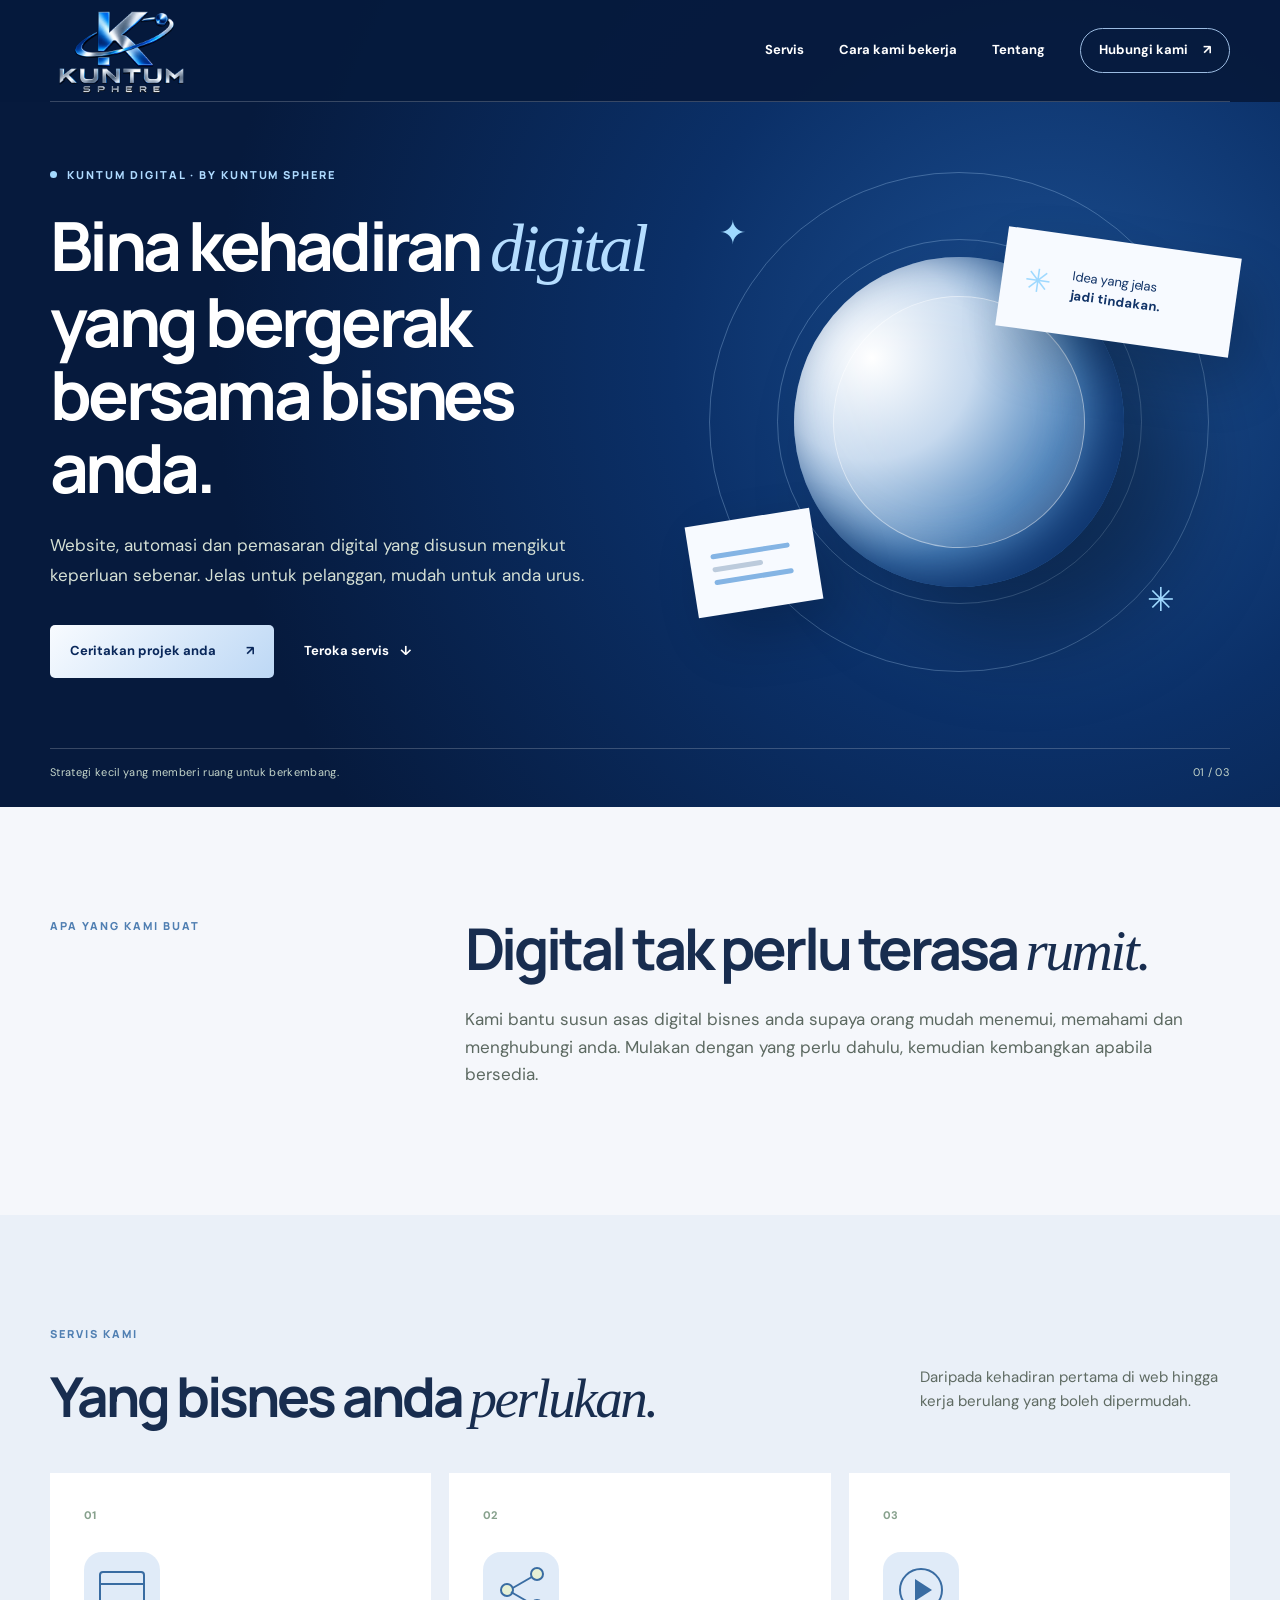
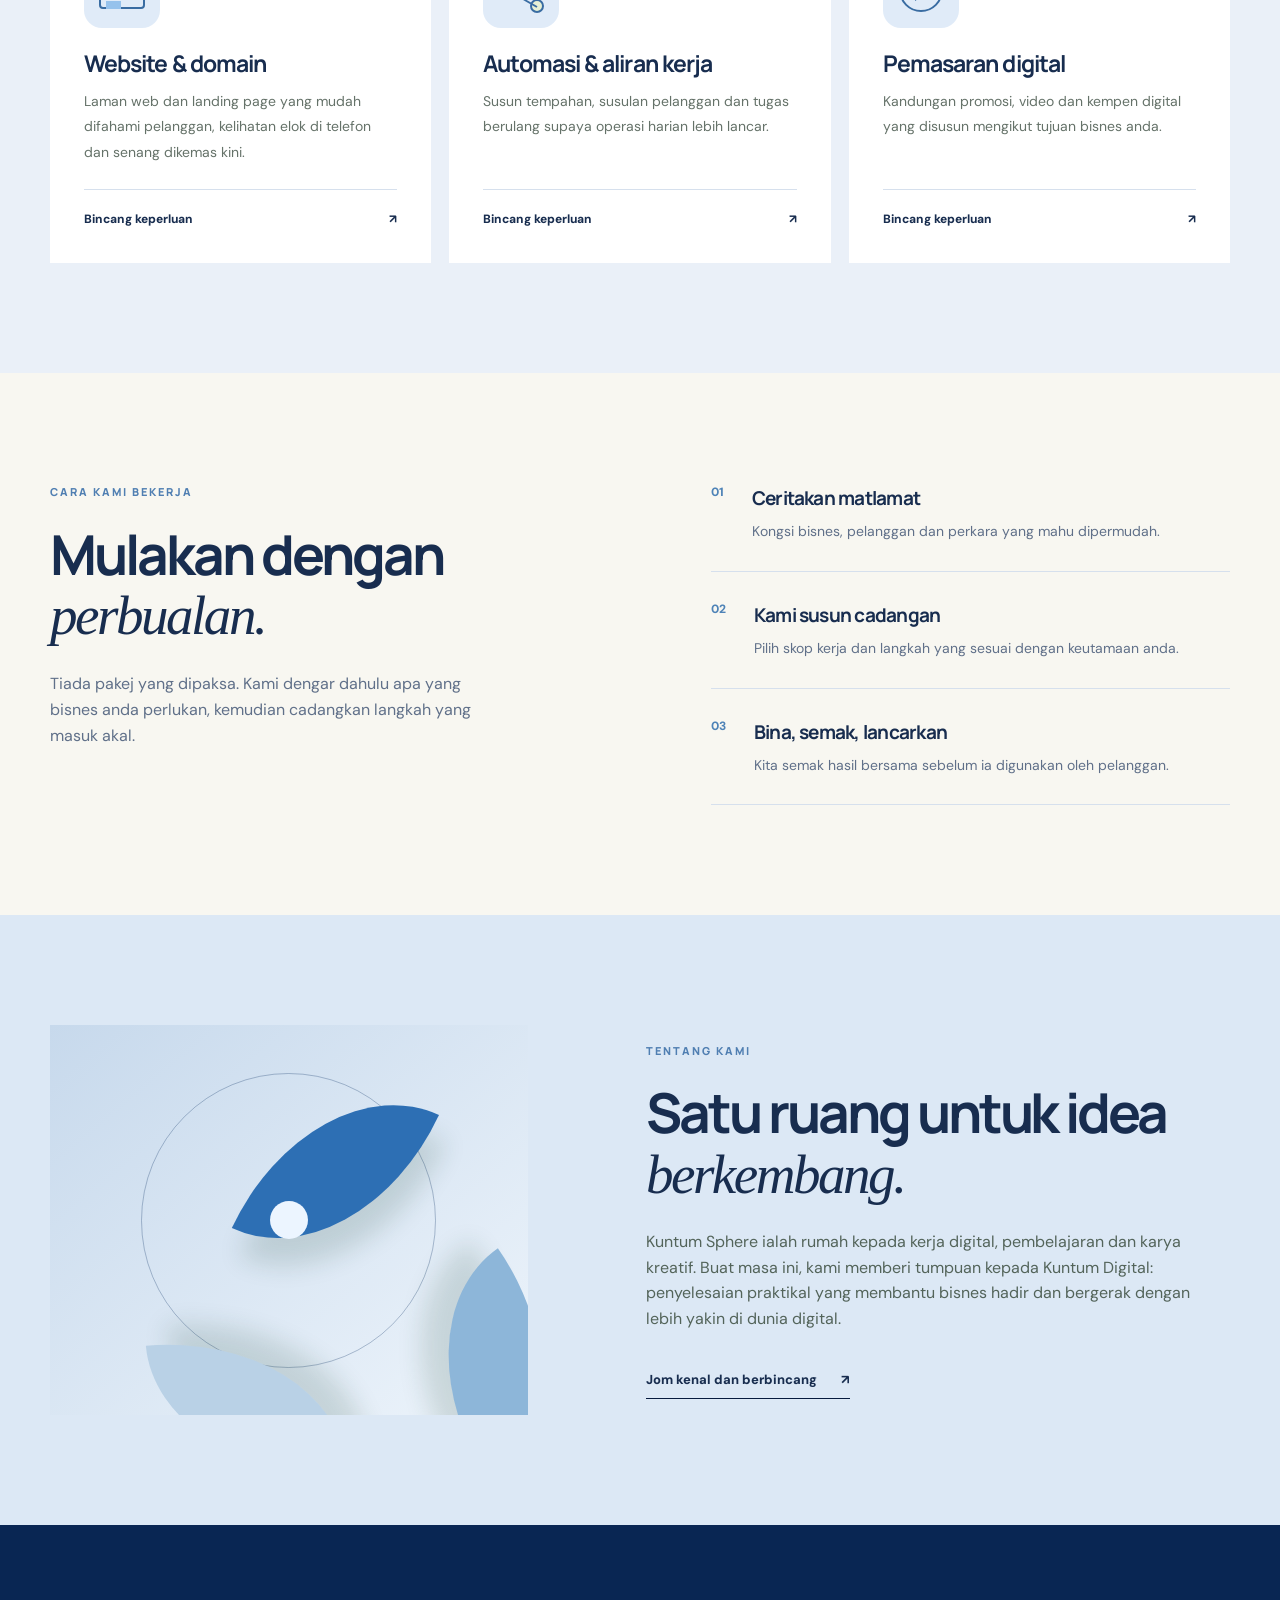
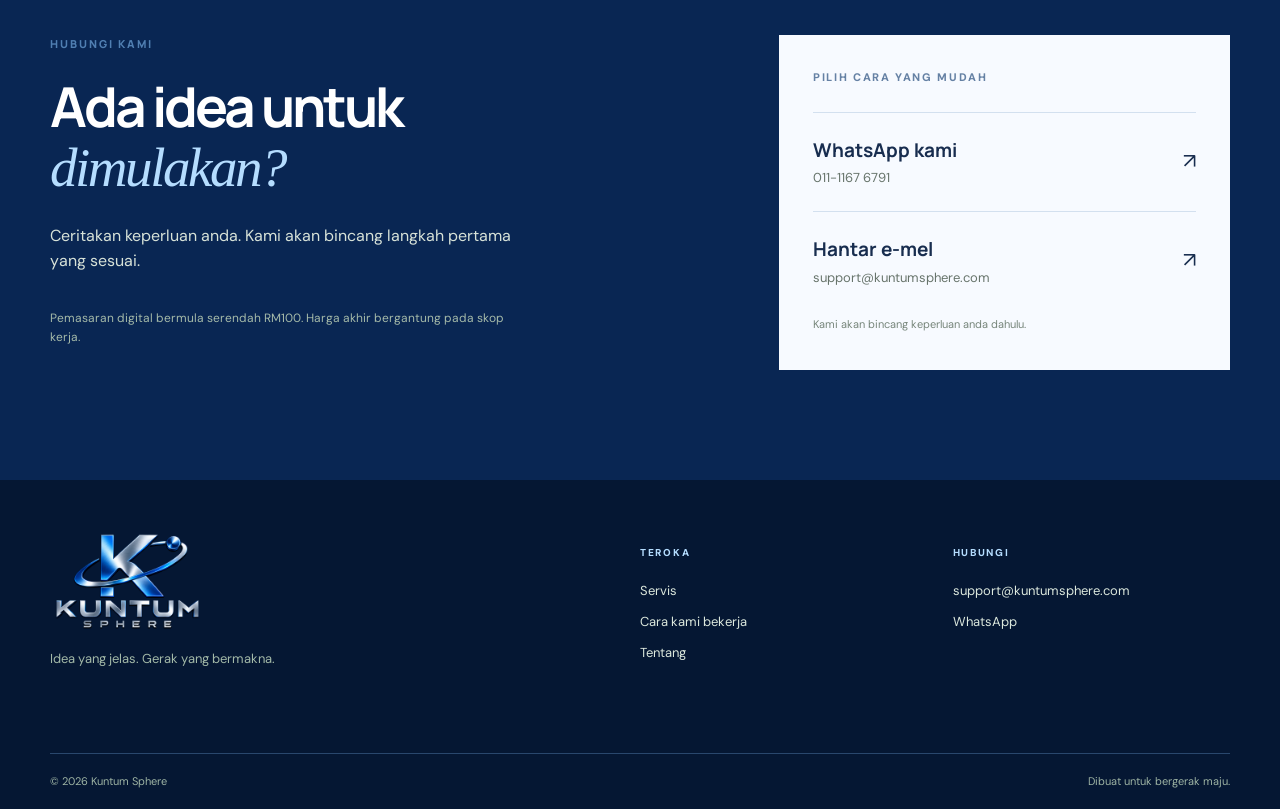
==== index.html @ 31fc12b2 "Add files via upload" ====
<!doctype html>
<html lang="ms">
  <head>
    <meta charset="utf-8" />
    <meta name="viewport" content="width=device-width, initial-scale=1" />
    <meta name="theme-color" content="#173d35" />
    <meta name="description" content="Kuntum Sphere membantu bisnes membina laman web, menyusun automasi dan menghasilkan pemasaran digital yang jelas dan mudah diurus." />
    <meta property="og:title" content="Kuntum Sphere — Bina kehadiran digital" />
    <meta property="og:description" content="Website, automasi dan pemasaran digital yang disusun mengikut keperluan bisnes anda." />
    <meta property="og:type" content="website" />
    <link rel="canonical" href="https://www.kuntumsphere.com/" />
    <link rel="icon" href="favicon.svg" type="image/svg+xml" />
    <link rel="stylesheet" href="styles.css" />
    <link rel="stylesheet" href="theme.css" />
    <title>Kuntum Sphere — Bina kehadiran digital</title>
  </head>
  <body>
    <a class="skip-link" href="#utama">Langkau ke kandungan</a>
    <header class="site-header">
      <div class="container header-inner">
        <a class="brand" href="#atas" aria-label="Kuntum Sphere, kembali ke atas">
          <img class="logo-image" src="kuntum-logo.png" alt="Kuntum Sphere" />
        </a>
        <button class="menu-toggle" type="button" aria-expanded="false" aria-controls="nav-utama" aria-label="Buka menu">
          <span></span><span></span><span></span>
        </button>
        <nav class="nav" id="nav-utama" aria-label="Navigasi utama">
          <a href="#servis">Servis</a>
          <a href="#cara-kerja">Cara kami bekerja</a>
          <a href="#tentang">Tentang</a>
          <a class="nav-cta" href="#hubungi">Hubungi kami <span aria-hidden="true">↗</span></a>
        </nav>
      </div>
    </header>

    <main id="utama">
      <section class="hero" id="atas">
        <div class="container hero-grid">
          <div class="hero-copy">
            <p class="eyebrow"><span class="eyebrow-dot"></span> KUNTUM DIGITAL · BY KUNTUM SPHERE</p>
            <h1>Bina kehadiran <em>digital</em> yang bergerak bersama bisnes anda.</h1>
            <p class="hero-lead">Website, automasi dan pemasaran digital yang disusun mengikut keperluan sebenar. Jelas untuk pelanggan, mudah untuk anda urus.</p>
            <div class="hero-actions">
              <a class="button button-light" href="#hubungi">Ceritakan projek anda <span aria-hidden="true">↗</span></a>
              <a class="text-link" href="#servis">Teroka servis <span aria-hidden="true">↓</span></a>
            </div>
          </div>
          <div class="hero-art" aria-hidden="true">
            <div class="art-orbit orbit-one"></div>
            <div class="art-orbit orbit-two"></div>
            <div class="art-disc"><div class="disc-inner"></div></div>
            <div class="art-card card-one"><span class="card-icon">✳</span><span>Idea yang jelas<br /><strong>jadi tindakan.</strong></span></div>
            <div class="art-card card-two"><span class="tiny-line"></span><span class="tiny-line short"></span><span class="tiny-line"></span></div>
            <div class="art-spark spark-one">✦</div><div class="art-spark spark-two">✳</div>
          </div>
        </div>
        <div class="container hero-foot"><span>Strategi kecil yang memberi ruang untuk berkembang.</span><span>01 / 03</span></div>
      </section>

      <section class="intro section-pad">
        <div class="container intro-grid">
          <p class="section-kicker">APA YANG KAMI BUAT</p>
          <div><h2>Digital tak perlu terasa <em>rumit.</em></h2><p>Kami bantu susun asas digital bisnes anda supaya orang mudah menemui, memahami dan menghubungi anda. Mulakan dengan yang perlu dahulu, kemudian kembangkan apabila bersedia.</p></div>
        </div>
      </section>

      <section class="services section-pad" id="servis">
        <div class="container">
          <div class="section-heading"><div><p class="section-kicker">SERVIS KAMI</p><h2>Yang bisnes anda <em>perlukan.</em></h2></div><p>Daripada kehadiran pertama di web hingga kerja berulang yang boleh dipermudah.</p></div>
          <div class="service-grid">
            <article class="service-card"><span class="service-num">01</span><div class="service-symbol symbol-web" aria-hidden="true"><i></i><i></i><i></i></div><h3>Website & domain</h3><p>Laman web dan landing page yang mudah difahami pelanggan, kelihatan elok di telefon dan senang dikemas kini.</p><a href="#hubungi" aria-label="Tanya tentang website dan domain">Bincang keperluan <span aria-hidden="true">↗</span></a></article>
            <article class="service-card"><span class="service-num">02</span><div class="service-symbol symbol-flow" aria-hidden="true"><i></i><i></i><i></i></div><h3>Automasi & aliran kerja</h3><p>Susun tempahan, susulan pelanggan dan tugas berulang supaya operasi harian lebih lancar.</p><a href="#hubungi" aria-label="Tanya tentang automasi">Bincang keperluan <span aria-hidden="true">↗</span></a></article>
            <article class="service-card"><span class="service-num">03</span><div class="service-symbol symbol-media" aria-hidden="true"><i></i><i></i></div><h3>Pemasaran digital</h3><p>Kandungan promosi, video dan kempen digital yang disusun mengikut tujuan bisnes anda.</p><a href="#hubungi" aria-label="Tanya tentang pemasaran digital">Bincang keperluan <span aria-hidden="true">↗</span></a></article>
          </div>
        </div>
      </section>

      <section class="process section-pad" id="cara-kerja">
        <div class="container process-grid"><div><p class="section-kicker">CARA KAMI BEKERJA</p><h2>Mulakan dengan <em>perbualan.</em></h2><p class="process-intro">Tiada pakej yang dipaksa. Kami dengar dahulu apa yang bisnes anda perlukan, kemudian cadangkan langkah yang masuk akal.</p></div><ol class="steps"><li><span>01</span><div><h3>Ceritakan matlamat</h3><p>Kongsi bisnes, pelanggan dan perkara yang mahu dipermudah.</p></div></li><li><span>02</span><div><h3>Kami susun cadangan</h3><p>Pilih skop kerja dan langkah yang sesuai dengan keutamaan anda.</p></div></li><li><span>03</span><div><h3>Bina, semak, lancarkan</h3><p>Kita semak hasil bersama sebelum ia digunakan oleh pelanggan.</p></div></li></ol></div>
      </section>

      <section class="about section-pad" id="tentang"><div class="container about-grid"><div class="about-art" aria-hidden="true"><span class="about-ring"></span><span class="about-petal p1"></span><span class="about-petal p2"></span><span class="about-petal p3"></span><span class="about-center"></span></div><div><p class="section-kicker">TENTANG KAMI</p><h2>Satu ruang untuk idea <em>berkembang.</em></h2><p>Kuntum Sphere ialah rumah kepada kerja digital, pembelajaran dan karya kreatif. Buat masa ini, kami memberi tumpuan kepada Kuntum Digital: penyelesaian praktikal yang membantu bisnes hadir dan bergerak dengan lebih yakin di dunia digital.</p><a class="underlined-link" href="#hubungi">Jom kenal dan berbincang <span aria-hidden="true">↗</span></a></div></div></section>

      <section class="contact section-pad" id="hubungi"><div class="container contact-grid"><div><p class="section-kicker">HUBUNGI KAMI</p><h2>Ada idea untuk <em>dimulakan?</em></h2><p>Ceritakan keperluan anda. Kami akan bincang langkah pertama yang sesuai.</p><p class="price-note">Pemasaran digital bermula serendah RM100. Harga akhir bergantung pada skop kerja.</p></div><div class="contact-card"><p>PILIH CARA YANG MUDAH</p><a class="contact-option" href="https://wa.me/601111676791?text=Hai%20Kuntum%20Sphere%2C%20saya%20ingin%20bertanya%20tentang%20servis%20digital." target="_blank" rel="noopener noreferrer"><span><strong>WhatsApp kami</strong><small>011-1167 6791</small></span><span aria-hidden="true">↗</span></a><a class="contact-option" href="mailto:support@kuntumsphere.com?subject=Pertanyaan%20projek%20digital"><span><strong>Hantar e-mel</strong><small>support@kuntumsphere.com</small></span><span aria-hidden="true">↗</span></a><span class="contact-fine">Kami akan bincang keperluan anda dahulu.</span></div></div></section>
    </main>

    <footer class="site-footer"><div class="container footer-grid"><div><a class="footer-brand" href="#atas"><img class="footer-logo" src="kuntum-logo.png" alt="Kuntum Sphere" /></a><p>Idea yang jelas. Gerak yang bermakna.</p></div><div><span class="footer-label">TEROKA</span><a href="#servis">Servis</a><a href="#cara-kerja">Cara kami bekerja</a><a href="#tentang">Tentang</a></div><div><span class="footer-label">HUBUNGI</span><a href="mailto:support@kuntumsphere.com">support@kuntumsphere.com</a><a href="https://wa.me/601111676791" target="_blank" rel="noopener noreferrer">WhatsApp</a></div></div><div class="container footer-bottom"><span>© <span id="year">2026</span> Kuntum Sphere</span><span>Dibuat untuk bergerak maju.</span></div></footer>
    <script src="script.js" defer></script>
  </body>
</html>
---- styles.css ----
@import url('https://fonts.googleapis.com/css2?family=DM+Sans:wght@400;500;600;700&family=Manrope:wght@400;500;600;700;800&display=swap');
:root{--forest:#173d35;--deep:#103229;--cream:#f7f6ef;--ink:#172c27;--mint:#d6e8c3;--lime:#d6ed8a;--line:#d8ded4;--muted:#63716a;--serif:Georgia,'Times New Roman',serif}*{box-sizing:border-box}html{scroll-behavior:smooth}body{margin:0;background:var(--cream);color:var(--ink);font-family:'DM Sans',Arial,sans-serif;line-height:1.6}button,a{font:inherit}a{color:inherit;text-decoration:none}button{cursor:pointer}.container{width:min(100% - 48px,1180px);margin-inline:auto}.skip-link{position:absolute;left:16px;top:-60px;padding:8px 14px;background:#fff;z-index:20}.skip-link:focus{top:12px}.site-header{position:absolute;z-index:10;width:100%;color:#fff}.header-inner{display:flex;align-items:center;justify-content:space-between;min-height:96px;border-bottom:1px solid rgba(255,255,255,.2)}.brand{display:flex;align-items:center;gap:13px;line-height:1}.brand-name{font-family:Manrope,sans-serif;font-size:22px;font-weight:800;letter-spacing:-1.5px}.brand-name>span{font-weight:400}.brand-name small{display:block;margin-top:6px;font-size:7px;letter-spacing:3px;font-weight:700}.brand-mark{width:34px;height:34px;position:relative;display:block}.brand-mark span{position:absolute;width:16px;height:16px;border:2px solid var(--lime);border-radius:100% 0 100% 0;left:9px;top:9px;transform-origin:8px 8px}.brand-mark span:nth-child(2){transform:rotate(90deg)}.brand-mark span:nth-child(3){transform:rotate(180deg)}.brand-mark span:nth-child(4){transform:rotate(270deg)}.nav{display:flex;align-items:center;gap:35px;font-size:13px;font-weight:700}.nav>a:not(.nav-cta):hover,.text-link:hover{color:var(--lime)}.nav-cta{border:1px solid rgba(255,255,255,.55);padding:11px 18px;border-radius:100px}.nav-cta:hover{background:#fff;color:var(--deep)}.nav-cta span{margin-left:12px}.menu-toggle{display:none;border:0;background:none;padding:10px}.menu-toggle span{display:block;width:24px;height:2px;background:#fff;margin:5px 0}.hero{background:var(--deep);color:#fff;overflow:hidden}.hero-grid{min-height:710px;display:grid;grid-template-columns:1.05fr .95fr;align-items:center;gap:40px;padding-top:96px}.hero-copy{position:relative;z-index:2;padding:70px 0}.eyebrow,.section-kicker{font-family:Manrope,sans-serif;font-size:11px;letter-spacing:.18em;font-weight:800}.eyebrow{display:flex;align-items:center;gap:10px;color:var(--lime);margin:0 0 25px}.eyebrow-dot{width:7px;height:7px;background:var(--lime);border-radius:50%}h1,h2,h3,p{margin-top:0}h1,h2{font-family:Manrope,sans-serif;letter-spacing:-.055em;line-height:1.08}h1{font-size:clamp(48px,5.3vw,78px);max-width:730px;margin-bottom:25px;font-weight:700}h1 em,h2 em{font-family:var(--serif);font-weight:400;letter-spacing:-.045em}h1 em{color:var(--lime)}.hero-lead{max-width:540px;color:#d5e0d5;font-size:17px;line-height:1.8}.hero-actions{display:flex;align-items:center;gap:30px;margin-top:34px}.button{display:inline-flex;align-items:center;justify-content:space-between;gap:30px;padding:16px 20px;border-radius:5px;font-weight:700;font-size:13px}.button-light{background:var(--lime);color:var(--deep)}.button-light:hover{background:#f0ffb2}.text-link{font-size:13px;font-weight:700}.text-link span{margin-left:8px}.hero-art{height:560px;position:relative;display:grid;place-items:center}.art-orbit{position:absolute;border:1px solid rgba(214,237,138,.25);border-radius:50%;width:500px;height:500px}.orbit-two{width:365px;height:365px}.art-disc{width:330px;height:330px;border-radius:50%;background:radial-gradient(circle at 30% 24%,#f6f4dd 0%,#d7dbb7 39%,#719b83 70%,#275a4c 100%);box-shadow:45px 60px 95px rgba(0,0,0,.33),inset -20px -24px 50px #2e6052;transform:rotate(-16deg);position:relative}.disc-inner{position:absolute;inset:39px;border:1px solid rgba(255,255,255,.5);border-radius:50%;box-shadow:inset 0 0 70px rgba(255,255,255,.25)}.art-card{position:absolute;background:#f6f5e9;color:var(--deep);box-shadow:18px 25px 55px rgba(0,0,0,.2)}.card-one{right:-6px;top:100px;display:flex;align-items:center;gap:20px;width:235px;min-height:100px;padding:23px;transform:rotate(8deg);font-size:13px;line-height:1.5}.card-icon{font-size:32px;color:#648a6b}.card-two{left:2px;bottom:93px;width:126px;height:92px;padding:21px;transform:rotate(-9deg);display:grid;align-content:center;gap:8px}.tiny-line{height:5px;width:80px;border-radius:10px;background:#8fb39a}.tiny-line.short{width:51px;background:#e2caa7}.art-spark{position:absolute;color:var(--lime);font-size:33px}.spark-one{top:65px;left:30px}.spark-two{bottom:75px;right:55px}.hero-foot{display:flex;justify-content:space-between;padding:15px 0 26px;border-top:1px solid rgba(255,255,255,.2);font-size:11px;color:#c4d5ca;letter-spacing:.03em}.section-pad{padding:110px 0}.section-kicker{color:#6b9372;margin-bottom:24px}.intro-grid{display:grid;grid-template-columns:1fr 2.1fr;gap:50px}.intro h2{font-size:clamp(37px,4.5vw,62px);max-width:760px;margin-bottom:24px}.intro p:not(.section-kicker){font-size:17px;max-width:720px;color:#5c6961}.services{background:#eaf0e5}.section-heading{display:flex;align-items:end;justify-content:space-between;gap:40px;margin-bottom:45px}.section-heading h2,.process h2,.about h2,.contact h2{font-size:clamp(36px,4.3vw,60px);max-width:680px;margin-bottom:0}.section-heading>p{max-width:310px;color:#5e6a62;font-size:15px}.service-grid{display:grid;grid-template-columns:repeat(3,1fr);gap:18px}.service-card{background:#fff;padding:34px;min-height:390px;display:flex;flex-direction:column;transition:transform .2s,box-shadow .2s}.service-card:hover{transform:translateY(-4px);box-shadow:0 18px 45px rgba(23,61,53,.09)}.service-num{font-size:11px;font-weight:800;color:#87a18d}.service-symbol{width:76px;height:76px;margin:27px 0 22px;position:relative;border-radius:18px;background:#e6f0d5}.symbol-web i:first-child{position:absolute;inset:19px 15px;border:2px solid #476e57;border-radius:4px}.symbol-web i:nth-child(2){position:absolute;left:17px;right:17px;top:31px;border-top:2px solid #476e57}.symbol-web i:nth-child(3){position:absolute;width:15px;height:8px;left:22px;bottom:19px;background:#b2d49a}.symbol-flow i{position:absolute;width:14px;height:14px;border:2px solid #476e57;border-radius:50%;background:#e6f0d5}.symbol-flow i:first-child{left:17px;top:31px}.symbol-flow i:nth-child(2){right:15px;top:15px}.symbol-flow i:nth-child(3){right:15px;bottom:15px}.symbol-flow:before,.symbol-flow:after{content:'';position:absolute;width:30px;left:28px;border-top:2px solid #476e57;transform-origin:left}.symbol-flow:before{top:36px;transform:rotate(-30deg)}.symbol-flow:after{top:39px;transform:rotate(30deg)}.symbol-media i:first-child{position:absolute;inset:16px;border:2px solid #476e57;border-radius:50%}.symbol-media i:nth-child(2){position:absolute;left:32px;top:27px;border-left:17px solid #476e57;border-top:11px solid transparent;border-bottom:11px solid transparent}.service-card h3{font-family:Manrope,sans-serif;font-size:23px;letter-spacing:-.04em;line-height:1.2;margin-bottom:12px}.service-card p{color:#657269;font-size:14px;line-height:1.8}.service-card a{margin-top:auto;border-top:1px solid var(--line);padding-top:20px;font-size:12px;font-weight:800;display:flex;justify-content:space-between}.service-card a:hover{color:#537c4e}.process{background:#f8f7f1}.process-grid{display:grid;grid-template-columns:1fr 1fr;gap:12%}.process-intro{font-size:16px;color:var(--muted);max-width:440px;margin-top:26px}.steps{list-style:none;padding:0;margin:0}.steps li{display:flex;gap:28px;padding:28px 0;border-bottom:1px solid var(--line)}.steps li:first-child{padding-top:0}.steps li>span{font-size:12px;color:#729373;font-weight:800}.steps h3{font-family:Manrope,sans-serif;margin-bottom:7px;font-size:19px;letter-spacing:-.04em}.steps p{font-size:14px;color:var(--muted);margin:0}.about{background:#e0e8db}.about-grid{display:grid;grid-template-columns:.9fr 1.1fr;align-items:center;gap:10%}.about-grid>div:last-child>p:not(.section-kicker){font-size:16px;color:#53645a;max-width:570px;margin:25px 0 35px}.underlined-link{display:inline-flex;gap:24px;border-bottom:1px solid var(--deep);font-size:13px;font-weight:800;padding-bottom:7px}.about-art{height:390px;position:relative;display:grid;place-items:center;overflow:hidden;background:linear-gradient(140deg,#c5d5ba,#eaf0df)}.about-ring{width:295px;height:295px;border:1px solid rgba(23,61,53,.25);border-radius:50%;position:absolute}.about-petal{width:140px;height:190px;background:#648f70;border-radius:100% 0 100% 0;position:absolute;transform-origin:bottom right;box-shadow:18px 22px 25px rgba(26,64,47,.15)}.about-petal.p1{transform:rotate(25deg) translate(-12px,-25px)}.about-petal.p2{transform:rotate(145deg) translate(-12px,-25px);background:#93aa77}.about-petal.p3{transform:rotate(265deg) translate(-12px,-25px);background:#b4c79a}.about-center{width:38px;height:38px;border-radius:50%;background:#e5e6bb;position:absolute}.contact{background:var(--deep);color:#fff}.contact-grid{display:grid;grid-template-columns:1fr .8fr;gap:14%;align-items:start}.contact h2 em{color:var(--lime)}.contact-grid>div:first-child>p:not(.section-kicker){color:#d7e2d8;margin-top:25px;max-width:480px}.contact .price-note{font-size:12px;color:#a5baa9!important;margin-top:35px!important}.contact-card{background:#f4f4e9;color:var(--ink);padding:34px}.contact-card>p{color:#748b77;font-size:11px;font-weight:800;letter-spacing:.15em;margin-bottom:25px}.contact-option{display:flex;justify-content:space-between;align-items:center;border-top:1px solid #cfdbd0;padding:22px 0}.contact-option strong,.contact-option small{display:block}.contact-option strong{font-family:Manrope,sans-serif;font-size:19px}.contact-option small{color:#67746b;font-size:13px;margin-top:3px}.contact-option>span:last-child{font-size:21px}.contact-option:hover{color:#64844f}.contact-fine{font-size:11px;color:#76857a}.site-footer{background:#0c2922;color:#dce8dd;padding-top:65px}.footer-grid{display:grid;grid-template-columns:2fr 1fr 1fr;gap:35px;padding-bottom:70px}.footer-brand{font-family:Manrope,sans-serif;font-size:26px;font-weight:800;letter-spacing:-1.7px;color:#fff}.footer-brand span{font-weight:400}.footer-grid p{font-size:13px;color:#a3b9a8;margin-top:14px}.footer-grid>div:not(:first-child){display:flex;flex-direction:column;align-items:flex-start;gap:10px;font-size:13px}.footer-label{color:var(--lime);font-size:10px;letter-spacing:.17em;font-weight:800;margin-bottom:10px}.footer-grid a:hover{color:var(--lime)}.footer-bottom{display:flex;justify-content:space-between;border-top:1px solid #355148;padding:19px 0;font-size:11px;color:#9eb4a4}@media(max-width:900px){.nav{gap:16px}.hero-grid{grid-template-columns:1fr .65fr;min-height:660px}.hero-art{height:400px;transform:scale(.7);transform-origin:left center}.card-one{right:-80px}.intro-grid{grid-template-columns:1fr 2fr}.service-card{padding:25px}.process-grid{gap:7%}.about-grid{gap:5%}}@media(max-width:700px){.container{width:min(100% - 36px,1180px)}.header-inner{min-height:76px}.brand-name{font-size:19px}.menu-toggle{display:block;position:relative;z-index:12}.nav{display:none;position:absolute;top:76px;left:0;right:0;padding:20px 18px 28px;background:var(--deep);flex-direction:column;align-items:stretch;gap:0;border-top:1px solid #436357}.nav.open{display:flex}.nav a{padding:12px 8px}.nav-cta{text-align:center;margin-top:10px}.hero-grid{display:flex;flex-direction:column;align-items:stretch;min-height:0;gap:0;padding-top:76px}.hero-copy{padding:70px 0 0}.hero h1{font-size:clamp(42px,10vw,66px)}.hero-lead{font-size:15px}.hero-art{height:330px;transform:scale(.7);transform-origin:center top;width:100%;margin-top:30px}.art-orbit{width:410px;height:410px}.orbit-two{width:310px;height:310px}.art-disc{width:280px;height:280px}.card-one{right:-65px;top:65px}.card-two{left:-40px;bottom:20px}.hero-foot{font-size:10px}.section-pad{padding:72px 0}.intro-grid,.process-grid,.about-grid,.contact-grid{grid-template-columns:1fr;gap:25px}.intro h2,.section-heading h2,.process h2,.about h2,.contact h2{font-size:clamp(35px,9vw,52px)}.section-heading{display:block}.section-heading>p{margin-top:18px}.service-grid{grid-template-columns:1fr}.service-card{min-height:300px}.service-symbol{margin:22px 0}.about-art{height:300px;order:2}.contact-card{padding:25px}.footer-grid{grid-template-columns:1fr 1fr}.footer-grid>div:first-child{grid-column:1/-1}.footer-bottom{gap:10px}.hero-actions{gap:18px;flex-wrap:wrap}}@media(max-width:380px){.hero-actions{align-items:flex-start;flex-direction:column}.hero-art{transform:scale(.58);height:260px}.footer-grid{grid-template-columns:1fr}.footer-grid>div:first-child{grid-column:auto}.footer-bottom{flex-direction:column}}
---- theme.css ----
:root{--forest:#173b74;--deep:#061a3d;--cream:#f5f7fb;--ink:#182d4f;--mint:#d8e5f5;--lime:#cce9ff;--line:#d6e0ed;--muted:#607089}
.site-header{background:rgba(6,26,61,.95)}.header-inner{min-height:102px}.logo-image{width:142px;height:90px;object-fit:contain;display:block}.nav-cta{border-color:#9bbbe1}.hero{background:radial-gradient(circle at 82% 44%,#1c4f91 0%,#0b3068 33%,#061a3d 73%)}.eyebrow{color:#aedaff}.eyebrow-dot{background:#a3d9ff}h1 em,.contact h2 em{color:#b5ddff}.button-light{background:linear-gradient(135deg,#f8fbff,#bdd8f5);color:#09275a}.button-light:hover{background:#fff}.art-orbit{border-color:rgba(184,219,255,.29)}.art-disc{background:radial-gradient(circle at 30% 24%,#fff 0%,#c6d9ee 30%,#4b83bc 61%,#123a78 100%);box-shadow:45px 60px 95px rgba(0,0,0,.35),inset -20px -24px 50px #0e356e}.art-card{background:#f7faff;color:#113367}.card-icon,.art-spark{color:#9fd9ff}.tiny-line{background:#84b4e4}.tiny-line.short{background:#bccbdc}.section-kicker{color:#507fb2}.services{background:#eaf0f8}.service-symbol{background:#e0ebf8}.symbol-web i:first-child,.symbol-media i:first-child,.symbol-flow i{border-color:#396ca2}.symbol-web i:nth-child(2),.symbol-flow:before,.symbol-flow:after{border-color:#396ca2}.symbol-web i:nth-child(3){background:#96c2ec}.symbol-media i:nth-child(2){border-left-color:#396ca2}.service-card a:hover{color:#2862a3}.steps li>span{color:#4e83b7}.about{background:#dce8f5}.about-art{background:linear-gradient(140deg,#c7d9ec,#edf4fb)}.about-ring{border-color:rgba(18,55,105,.3)}.about-petal.p1{background:#2d6fb4}.about-petal.p2{background:#8db6d9}.about-petal.p3{background:#b9d1e6}.about-center{background:#ecf5ff}.contact{background:#092653}.contact-card{background:#f7faff}.contact-card>p{color:#6581a4}.contact-option{border-color:#d3e0ef}.contact-option:hover{color:#286bb1}.site-footer{background:#051733}.footer-label{color:#b5ddff}.footer-grid a:hover{color:#b5ddff}.footer-bottom{border-color:#29476d}.footer-logo{width:155px;height:110px;object-fit:contain;display:block;margin-top:-20px}.menu-toggle span{background:#fff}@media(max-width:700px){.header-inner{min-height:76px}.logo-image{width:105px;height:70px}.nav{background:#061a3d;top:76px;border-color:#315584}.footer-logo{width:125px;height:90px}}
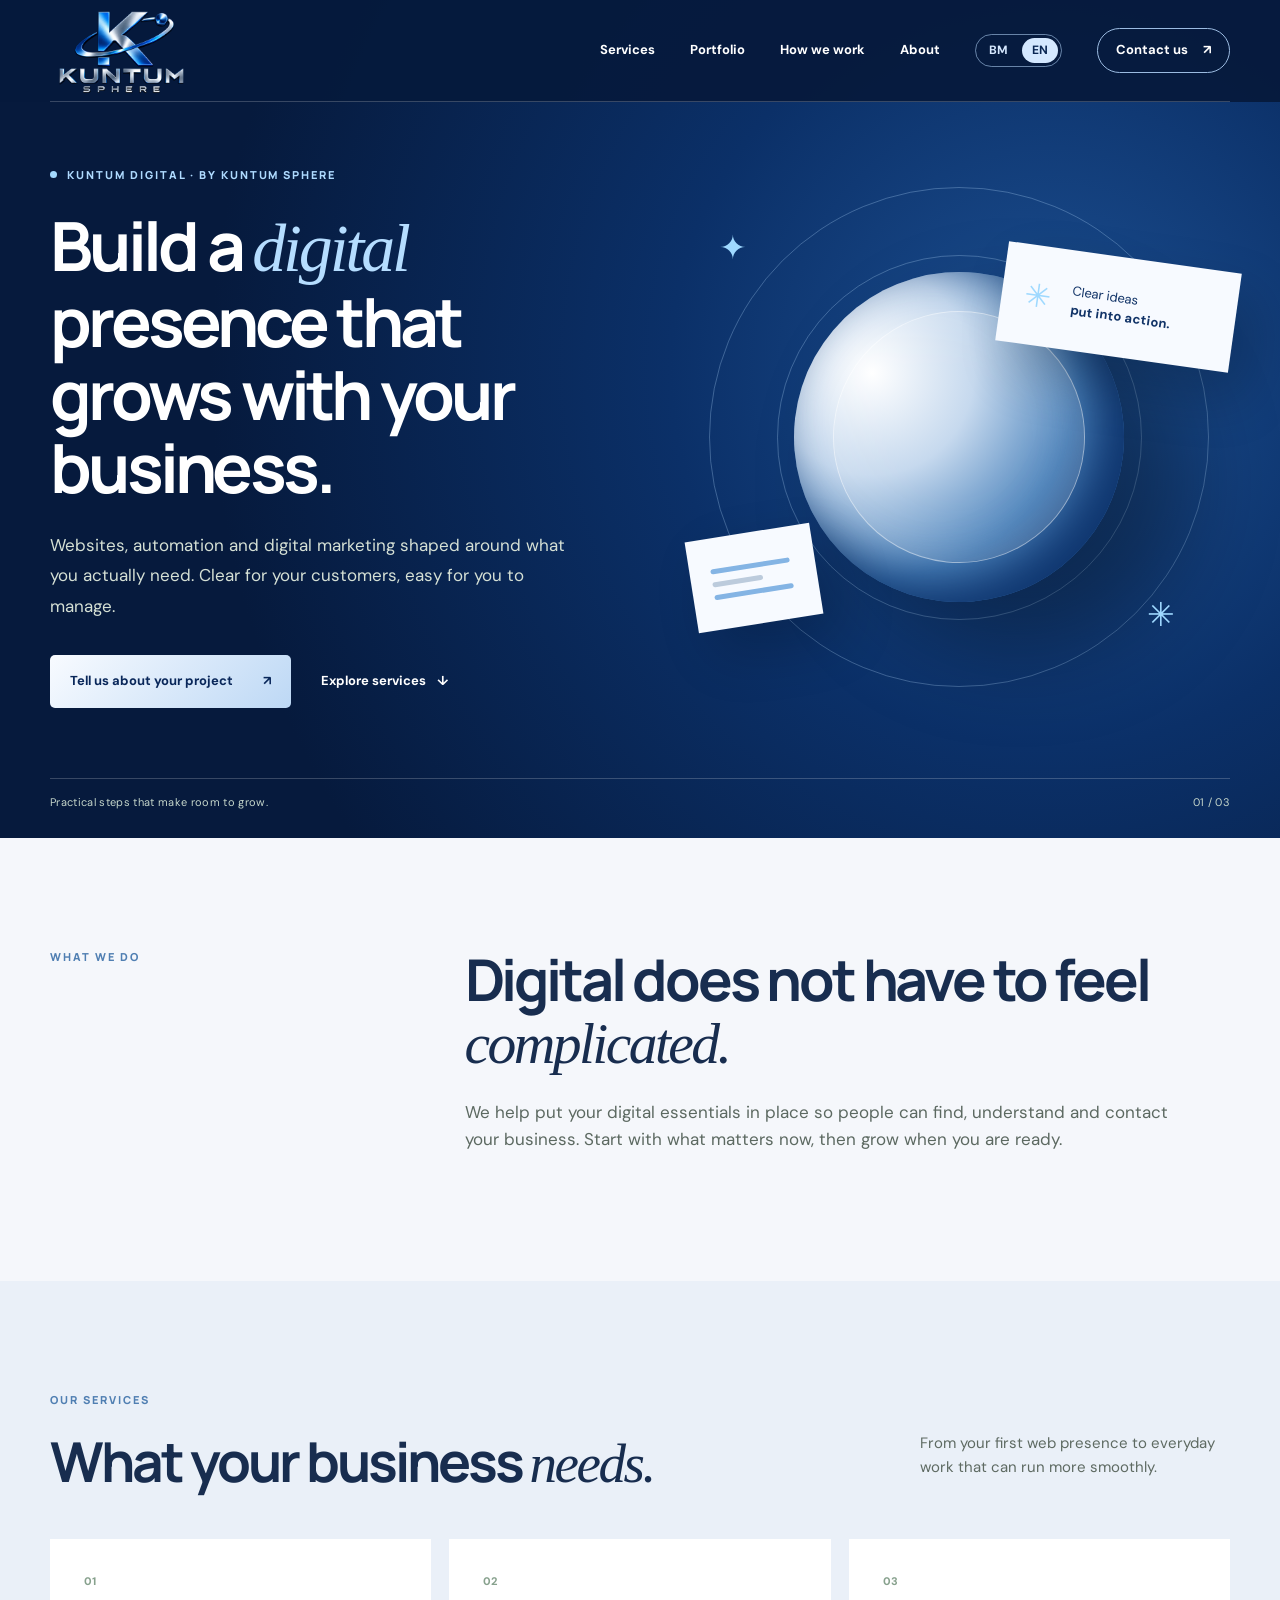
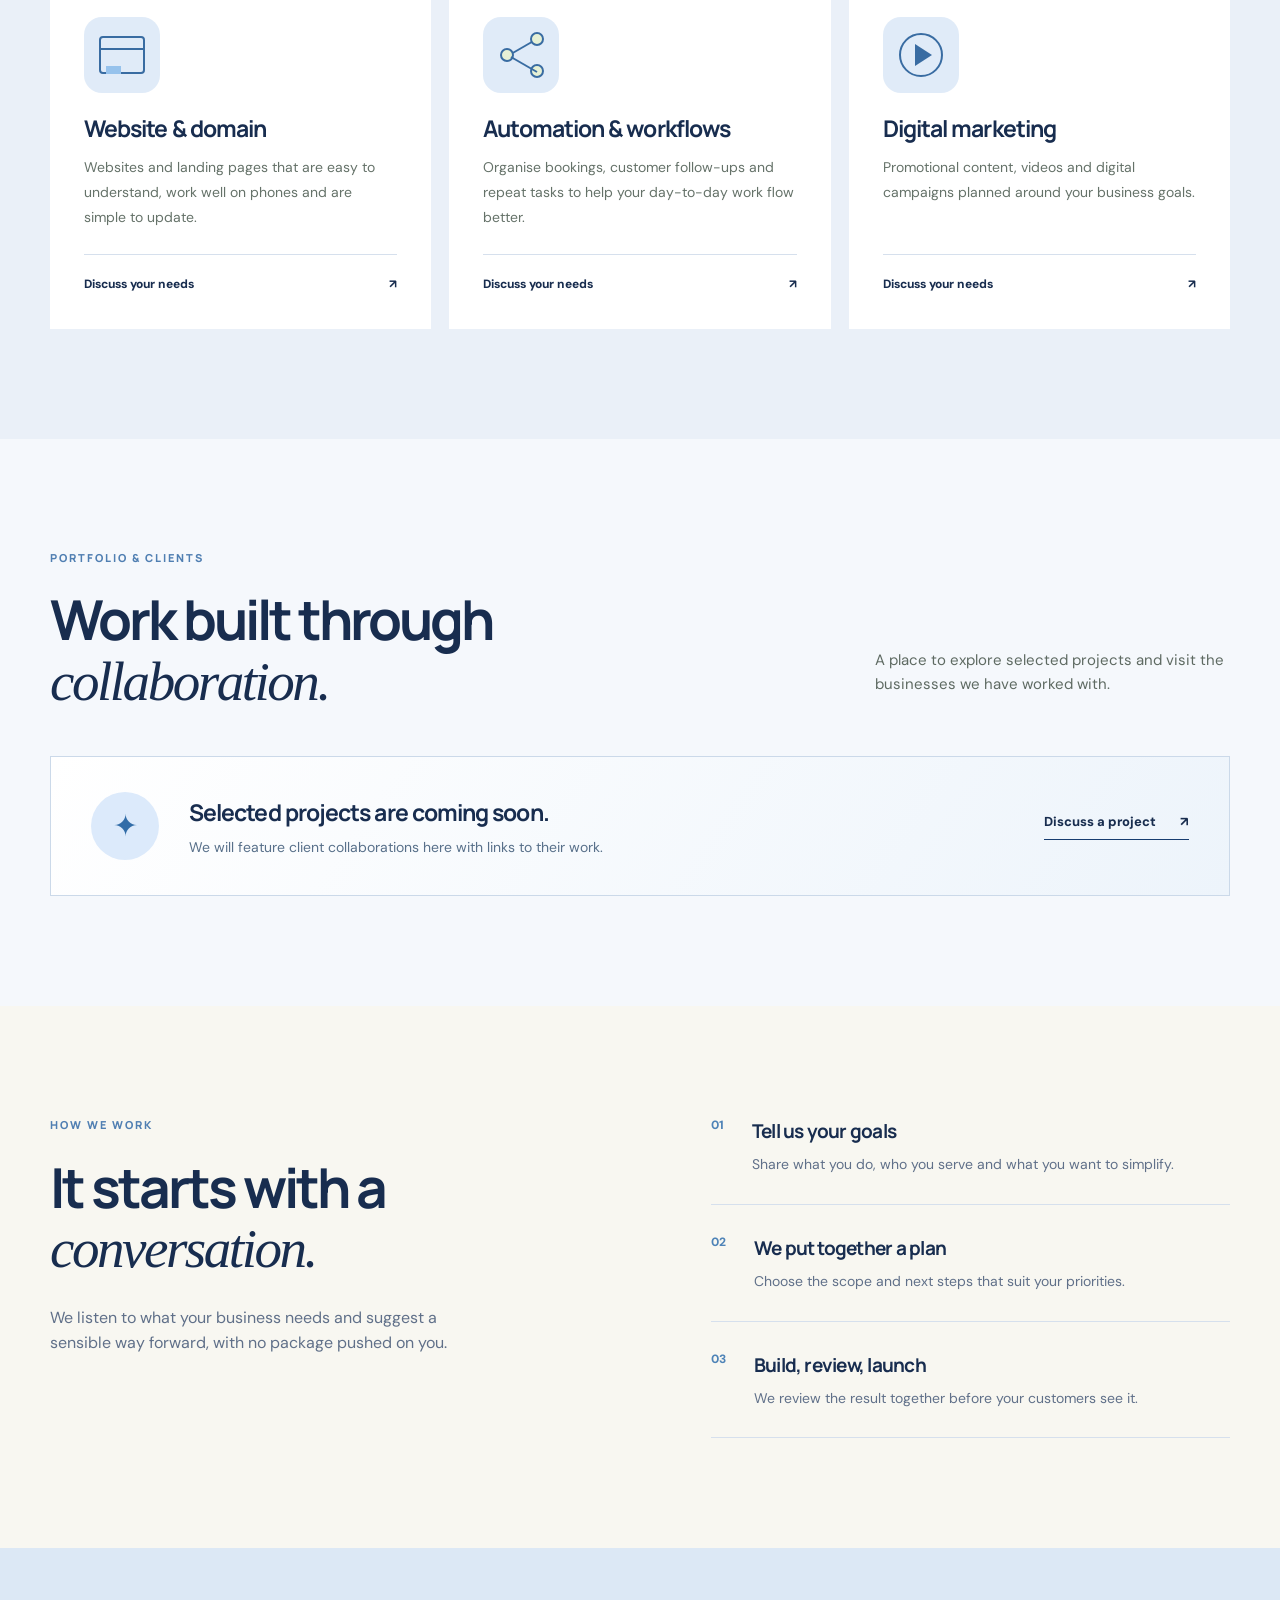
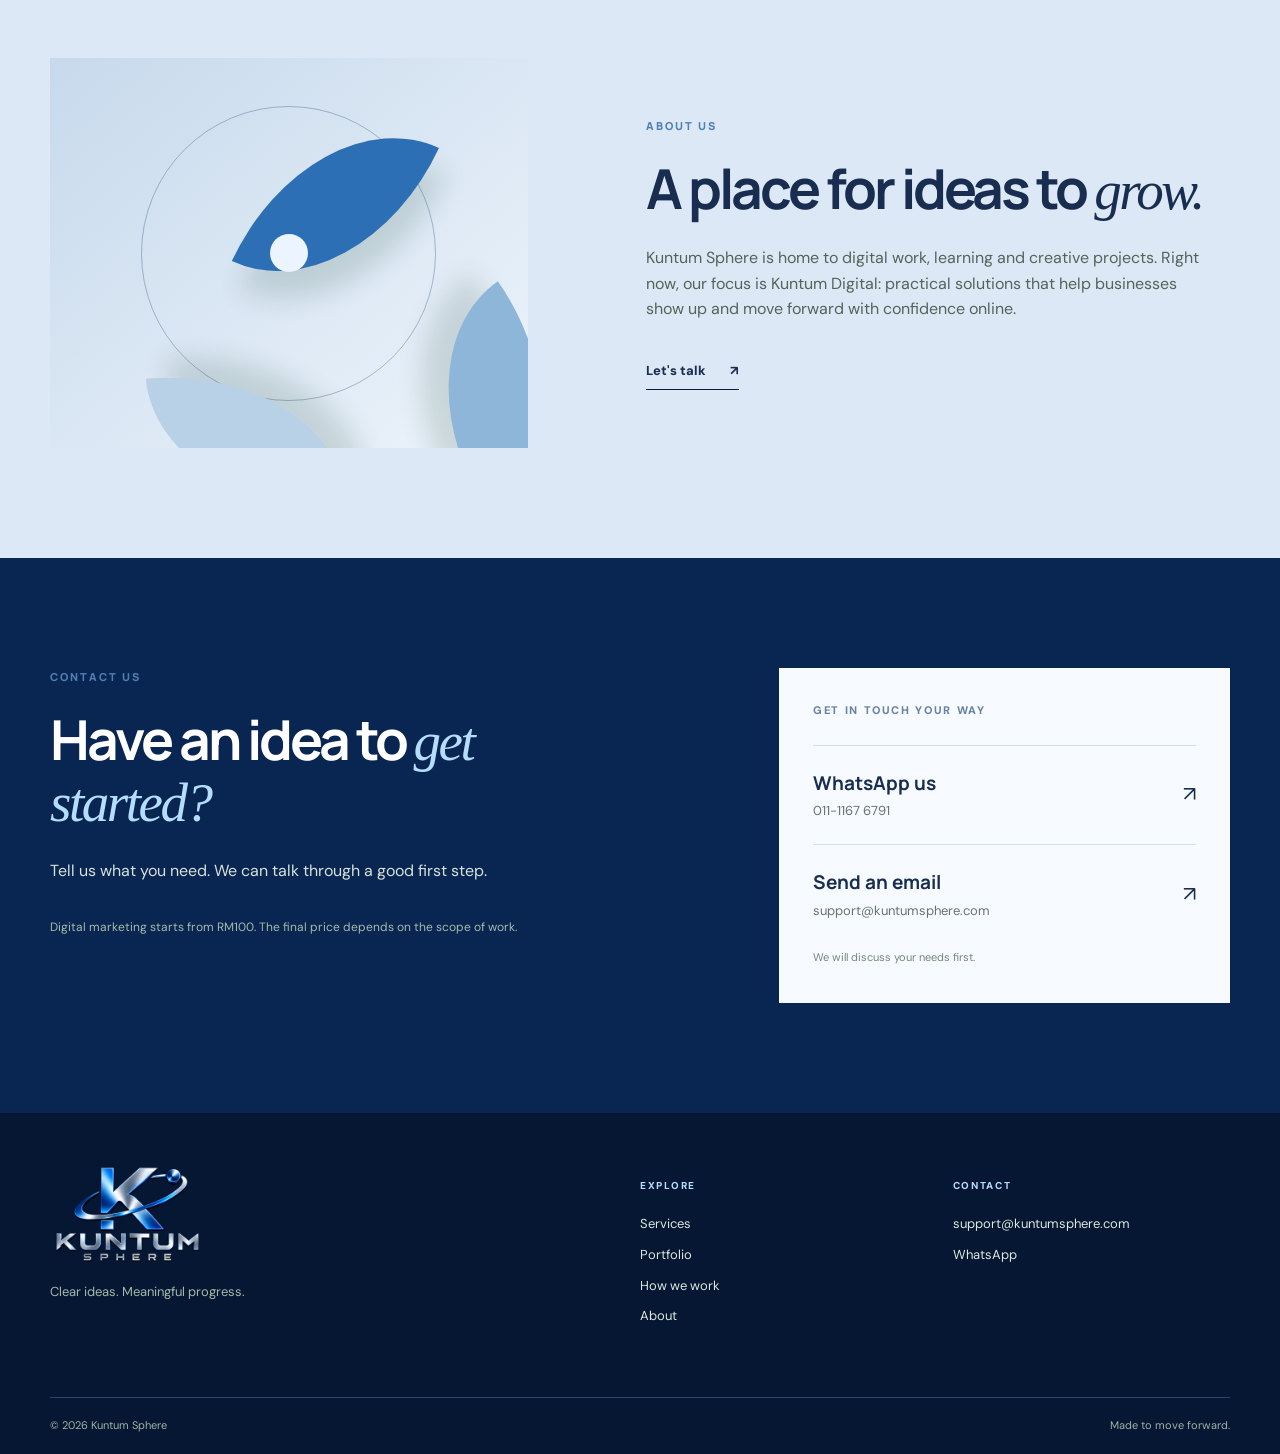
==== commit ceb40db1: "Add files via upload" ====
--- a/index.html
+++ b/index.html
@@ -1,34 +1,39 @@
 <!doctype html>
-<html lang="ms">
+<html lang="en">
   <head>
     <meta charset="utf-8" />
     <meta name="viewport" content="width=device-width, initial-scale=1" />
-    <meta name="theme-color" content="#173d35" />
-    <meta name="description" content="Kuntum Sphere membantu bisnes membina laman web, menyusun automasi dan menghasilkan pemasaran digital yang jelas dan mudah diurus." />
-    <meta property="og:title" content="Kuntum Sphere — Bina kehadiran digital" />
-    <meta property="og:description" content="Website, automasi dan pemasaran digital yang disusun mengikut keperluan bisnes anda." />
+    <meta name="theme-color" content="#061a3d" />
+    <meta name="description" content="Kuntum Sphere helps businesses build websites, streamline workflows and create clear, practical digital marketing." />
+    <meta property="og:title" content="Kuntum Sphere — Grow your digital presence" />
+    <meta property="og:description" content="Websites, automation and digital marketing tailored to your business." />
     <meta property="og:type" content="website" />
     <link rel="canonical" href="https://www.kuntumsphere.com/" />
+    <link rel="alternate" hreflang="en" href="https://www.kuntumsphere.com/" />
+    <link rel="alternate" hreflang="ms" href="https://www.kuntumsphere.com/bm.html" />
     <link rel="icon" href="favicon.svg" type="image/svg+xml" />
     <link rel="stylesheet" href="styles.css" />
     <link rel="stylesheet" href="theme.css" />
-    <title>Kuntum Sphere — Bina kehadiran digital</title>
+    <link rel="stylesheet" href="bilingual.css" />
+    <title>Kuntum Sphere — Grow your digital presence</title>
   </head>
   <body>
-    <a class="skip-link" href="#utama">Langkau ke kandungan</a>
+    <a class="skip-link" href="#utama">Skip to content</a>
     <header class="site-header">
       <div class="container header-inner">
-        <a class="brand" href="#atas" aria-label="Kuntum Sphere, kembali ke atas">
+        <a class="brand" href="#atas" aria-label="Kuntum Sphere, back to top">
           <img class="logo-image" src="kuntum-logo.png" alt="Kuntum Sphere" />
         </a>
-        <button class="menu-toggle" type="button" aria-expanded="false" aria-controls="nav-utama" aria-label="Buka menu">
+        <button class="menu-toggle" type="button" aria-expanded="false" aria-controls="nav-utama" aria-label="Open menu">
           <span></span><span></span><span></span>
         </button>
-        <nav class="nav" id="nav-utama" aria-label="Navigasi utama">
-          <a href="#servis">Servis</a>
-          <a href="#cara-kerja">Cara kami bekerja</a>
-          <a href="#tentang">Tentang</a>
-          <a class="nav-cta" href="#hubungi">Hubungi kami <span aria-hidden="true">↗</span></a>
+        <nav class="nav" id="nav-utama" aria-label="Main navigation">
+          <a href="#servis">Services</a>
+          <a href="#portfolio">Portfolio</a>
+          <a href="#cara-kerja">How we work</a>
+          <a href="#tentang">About</a>
+          <div class="lang-switch" aria-label="Choose language"><a href="bm.html" lang="ms">BM</a><a href="index.html" lang="en" aria-current="page">EN</a></div>
+          <a class="nav-cta" href="#hubungi">Contact us <span aria-hidden="true">↗</span></a>
         </nav>
       </div>
     </header>
@@ -38,53 +43,64 @@
         <div class="container hero-grid">
           <div class="hero-copy">
             <p class="eyebrow"><span class="eyebrow-dot"></span> KUNTUM DIGITAL · BY KUNTUM SPHERE</p>
-            <h1>Bina kehadiran <em>digital</em> yang bergerak bersama bisnes anda.</h1>
-            <p class="hero-lead">Website, automasi dan pemasaran digital yang disusun mengikut keperluan sebenar. Jelas untuk pelanggan, mudah untuk anda urus.</p>
+            <h1>Build a <em>digital</em> presence that grows with your business.</h1>
+            <p class="hero-lead">Websites, automation and digital marketing shaped around what you actually need. Clear for your customers, easy for you to manage.</p>
             <div class="hero-actions">
-              <a class="button button-light" href="#hubungi">Ceritakan projek anda <span aria-hidden="true">↗</span></a>
-              <a class="text-link" href="#servis">Teroka servis <span aria-hidden="true">↓</span></a>
+              <a class="button button-light" href="#hubungi">Tell us about your project <span aria-hidden="true">↗</span></a>
+              <a class="text-link" href="#servis">Explore services <span aria-hidden="true">↓</span></a>
             </div>
           </div>
           <div class="hero-art" aria-hidden="true">
             <div class="art-orbit orbit-one"></div>
             <div class="art-orbit orbit-two"></div>
             <div class="art-disc"><div class="disc-inner"></div></div>
-            <div class="art-card card-one"><span class="card-icon">✳</span><span>Idea yang jelas<br /><strong>jadi tindakan.</strong></span></div>
+            <div class="art-card card-one"><span class="card-icon">✳</span><span>Clear ideas<br /><strong>put into action.</strong></span></div>
             <div class="art-card card-two"><span class="tiny-line"></span><span class="tiny-line short"></span><span class="tiny-line"></span></div>
             <div class="art-spark spark-one">✦</div><div class="art-spark spark-two">✳</div>
           </div>
         </div>
-        <div class="container hero-foot"><span>Strategi kecil yang memberi ruang untuk berkembang.</span><span>01 / 03</span></div>
+        <div class="container hero-foot"><span>Practical steps that make room to grow.</span><span>01 / 03</span></div>
       </section>
 
       <section class="intro section-pad">
         <div class="container intro-grid">
-          <p class="section-kicker">APA YANG KAMI BUAT</p>
-          <div><h2>Digital tak perlu terasa <em>rumit.</em></h2><p>Kami bantu susun asas digital bisnes anda supaya orang mudah menemui, memahami dan menghubungi anda. Mulakan dengan yang perlu dahulu, kemudian kembangkan apabila bersedia.</p></div>
+          <p class="section-kicker">WHAT WE DO</p>
+          <div><h2>Digital does not have to feel <em>complicated.</em></h2><p>We help put your digital essentials in place so people can find, understand and contact your business. Start with what matters now, then grow when you are ready.</p></div>
         </div>
       </section>
 
       <section class="services section-pad" id="servis">
         <div class="container">
-          <div class="section-heading"><div><p class="section-kicker">SERVIS KAMI</p><h2>Yang bisnes anda <em>perlukan.</em></h2></div><p>Daripada kehadiran pertama di web hingga kerja berulang yang boleh dipermudah.</p></div>
+          <div class="section-heading"><div><p class="section-kicker">OUR SERVICES</p><h2>What your business <em>needs.</em></h2></div><p>From your first web presence to everyday work that can run more smoothly.</p></div>
           <div class="service-grid">
-            <article class="service-card"><span class="service-num">01</span><div class="service-symbol symbol-web" aria-hidden="true"><i></i><i></i><i></i></div><h3>Website & domain</h3><p>Laman web dan landing page yang mudah difahami pelanggan, kelihatan elok di telefon dan senang dikemas kini.</p><a href="#hubungi" aria-label="Tanya tentang website dan domain">Bincang keperluan <span aria-hidden="true">↗</span></a></article>
-            <article class="service-card"><span class="service-num">02</span><div class="service-symbol symbol-flow" aria-hidden="true"><i></i><i></i><i></i></div><h3>Automasi & aliran kerja</h3><p>Susun tempahan, susulan pelanggan dan tugas berulang supaya operasi harian lebih lancar.</p><a href="#hubungi" aria-label="Tanya tentang automasi">Bincang keperluan <span aria-hidden="true">↗</span></a></article>
-            <article class="service-card"><span class="service-num">03</span><div class="service-symbol symbol-media" aria-hidden="true"><i></i><i></i></div><h3>Pemasaran digital</h3><p>Kandungan promosi, video dan kempen digital yang disusun mengikut tujuan bisnes anda.</p><a href="#hubungi" aria-label="Tanya tentang pemasaran digital">Bincang keperluan <span aria-hidden="true">↗</span></a></article>
+            <article class="service-card"><span class="service-num">01</span><div class="service-symbol symbol-web" aria-hidden="true"><i></i><i></i><i></i></div><h3>Website & domain</h3><p>Websites and landing pages that are easy to understand, work well on phones and are simple to update.</p><a href="#hubungi" aria-label="Ask about websites and domains">Discuss your needs <span aria-hidden="true">↗</span></a></article>
+            <article class="service-card"><span class="service-num">02</span><div class="service-symbol symbol-flow" aria-hidden="true"><i></i><i></i><i></i></div><h3>Automation & workflows</h3><p>Organise bookings, customer follow-ups and repeat tasks to help your day-to-day work flow better.</p><a href="#hubungi" aria-label="Ask about automation">Discuss your needs <span aria-hidden="true">↗</span></a></article>
+            <article class="service-card"><span class="service-num">03</span><div class="service-symbol symbol-media" aria-hidden="true"><i></i><i></i></div><h3>Digital marketing</h3><p>Promotional content, videos and digital campaigns planned around your business goals.</p><a href="#hubungi" aria-label="Ask about digital marketing">Discuss your needs <span aria-hidden="true">↗</span></a></article>
+          </div>
+        </div>
+      </section>
+
+      <section class="portfolio section-pad" id="portfolio">
+        <div class="container">
+          <div class="section-heading"><div><p class="section-kicker">PORTFOLIO & CLIENTS</p><h2>Work built through <em>collaboration.</em></h2></div><p>A place to explore selected projects and visit the businesses we have worked with.</p></div>
+          <div class="portfolio-placeholder">
+            <div class="portfolio-mark" aria-hidden="true">✦</div>
+            <div><h3>Selected projects are coming soon.</h3><p>We will feature client collaborations here with links to their work.</p></div>
+            <a class="underlined-link" href="#hubungi">Discuss a project <span aria-hidden="true">↗</span></a>
           </div>
         </div>
       </section>
 
       <section class="process section-pad" id="cara-kerja">
-        <div class="container process-grid"><div><p class="section-kicker">CARA KAMI BEKERJA</p><h2>Mulakan dengan <em>perbualan.</em></h2><p class="process-intro">Tiada pakej yang dipaksa. Kami dengar dahulu apa yang bisnes anda perlukan, kemudian cadangkan langkah yang masuk akal.</p></div><ol class="steps"><li><span>01</span><div><h3>Ceritakan matlamat</h3><p>Kongsi bisnes, pelanggan dan perkara yang mahu dipermudah.</p></div></li><li><span>02</span><div><h3>Kami susun cadangan</h3><p>Pilih skop kerja dan langkah yang sesuai dengan keutamaan anda.</p></div></li><li><span>03</span><div><h3>Bina, semak, lancarkan</h3><p>Kita semak hasil bersama sebelum ia digunakan oleh pelanggan.</p></div></li></ol></div>
+        <div class="container process-grid"><div><p class="section-kicker">HOW WE WORK</p><h2>It starts with a <em>conversation.</em></h2><p class="process-intro">We listen to what your business needs and suggest a sensible way forward, with no package pushed on you.</p></div><ol class="steps"><li><span>01</span><div><h3>Tell us your goals</h3><p>Share what you do, who you serve and what you want to simplify.</p></div></li><li><span>02</span><div><h3>We put together a plan</h3><p>Choose the scope and next steps that suit your priorities.</p></div></li><li><span>03</span><div><h3>Build, review, launch</h3><p>We review the result together before your customers see it.</p></div></li></ol></div>
       </section>
 
-      <section class="about section-pad" id="tentang"><div class="container about-grid"><div class="about-art" aria-hidden="true"><span class="about-ring"></span><span class="about-petal p1"></span><span class="about-petal p2"></span><span class="about-petal p3"></span><span class="about-center"></span></div><div><p class="section-kicker">TENTANG KAMI</p><h2>Satu ruang untuk idea <em>berkembang.</em></h2><p>Kuntum Sphere ialah rumah kepada kerja digital, pembelajaran dan karya kreatif. Buat masa ini, kami memberi tumpuan kepada Kuntum Digital: penyelesaian praktikal yang membantu bisnes hadir dan bergerak dengan lebih yakin di dunia digital.</p><a class="underlined-link" href="#hubungi">Jom kenal dan berbincang <span aria-hidden="true">↗</span></a></div></div></section>
+      <section class="about section-pad" id="tentang"><div class="container about-grid"><div class="about-art" aria-hidden="true"><span class="about-ring"></span><span class="about-petal p1"></span><span class="about-petal p2"></span><span class="about-petal p3"></span><span class="about-center"></span></div><div><p class="section-kicker">ABOUT US</p><h2>A place for ideas to <em>grow.</em></h2><p>Kuntum Sphere is home to digital work, learning and creative projects. Right now, our focus is Kuntum Digital: practical solutions that help businesses show up and move forward with confidence online.</p><a class="underlined-link" href="#hubungi">Let's talk <span aria-hidden="true">↗</span></a></div></div></section>
 
-      <section class="contact section-pad" id="hubungi"><div class="container contact-grid"><div><p class="section-kicker">HUBUNGI KAMI</p><h2>Ada idea untuk <em>dimulakan?</em></h2><p>Ceritakan keperluan anda. Kami akan bincang langkah pertama yang sesuai.</p><p class="price-note">Pemasaran digital bermula serendah RM100. Harga akhir bergantung pada skop kerja.</p></div><div class="contact-card"><p>PILIH CARA YANG MUDAH</p><a class="contact-option" href="https://wa.me/601111676791?text=Hai%20Kuntum%20Sphere%2C%20saya%20ingin%20bertanya%20tentang%20servis%20digital." target="_blank" rel="noopener noreferrer"><span><strong>WhatsApp kami</strong><small>011-1167 6791</small></span><span aria-hidden="true">↗</span></a><a class="contact-option" href="mailto:support@kuntumsphere.com?subject=Pertanyaan%20projek%20digital"><span><strong>Hantar e-mel</strong><small>support@kuntumsphere.com</small></span><span aria-hidden="true">↗</span></a><span class="contact-fine">Kami akan bincang keperluan anda dahulu.</span></div></div></section>
+      <section class="contact section-pad" id="hubungi"><div class="container contact-grid"><div><p class="section-kicker">CONTACT US</p><h2>Have an idea to <em>get started?</em></h2><p>Tell us what you need. We can talk through a good first step.</p><p class="price-note">Digital marketing starts from RM100. The final price depends on the scope of work.</p></div><div class="contact-card"><p>GET IN TOUCH YOUR WAY</p><a class="contact-option" href="https://wa.me/601111676791?text=Hi%20Kuntum%20Sphere%2C%20I%20would%20like%20to%20ask%20about%20your%20digital%20services." target="_blank" rel="noopener noreferrer"><span><strong>WhatsApp us</strong><small>011-1167 6791</small></span><span aria-hidden="true">↗</span></a><a class="contact-option" href="mailto:support@kuntumsphere.com?subject=Digital%20project%20enquiry"><span><strong>Send an email</strong><small>support@kuntumsphere.com</small></span><span aria-hidden="true">↗</span></a><span class="contact-fine">We will discuss your needs first.</span></div></div></section>
     </main>
 
-    <footer class="site-footer"><div class="container footer-grid"><div><a class="footer-brand" href="#atas"><img class="footer-logo" src="kuntum-logo.png" alt="Kuntum Sphere" /></a><p>Idea yang jelas. Gerak yang bermakna.</p></div><div><span class="footer-label">TEROKA</span><a href="#servis">Servis</a><a href="#cara-kerja">Cara kami bekerja</a><a href="#tentang">Tentang</a></div><div><span class="footer-label">HUBUNGI</span><a href="mailto:support@kuntumsphere.com">support@kuntumsphere.com</a><a href="https://wa.me/601111676791" target="_blank" rel="noopener noreferrer">WhatsApp</a></div></div><div class="container footer-bottom"><span>© <span id="year">2026</span> Kuntum Sphere</span><span>Dibuat untuk bergerak maju.</span></div></footer>
+    <footer class="site-footer"><div class="container footer-grid"><div><a class="footer-brand" href="#atas"><img class="footer-logo" src="kuntum-logo.png" alt="Kuntum Sphere" /></a><p>Clear ideas. Meaningful progress.</p></div><div><span class="footer-label">EXPLORE</span><a href="#servis">Services</a><a href="#portfolio">Portfolio</a><a href="#cara-kerja">How we work</a><a href="#tentang">About</a></div><div><span class="footer-label">CONTACT</span><a href="mailto:support@kuntumsphere.com">support@kuntumsphere.com</a><a href="https://wa.me/601111676791" target="_blank" rel="noopener noreferrer">WhatsApp</a></div></div><div class="container footer-bottom"><span>© <span id="year">2026</span> Kuntum Sphere</span><span>Made to move forward.</span></div></footer>
     <script src="script.js" defer></script>
   </body>
 </html>
--- a/bilingual.css
+++ b/bilingual.css
@@ -0,0 +1,16 @@
+.lang-switch{display:flex;align-items:center;gap:4px;border:1px solid rgba(184,219,255,.55);border-radius:100px;padding:3px;white-space:nowrap}
+.nav .lang-switch a{display:inline-block;padding:5px 10px;border-radius:100px;color:#d6e8ff;font-size:12px;line-height:1.2}
+.nav .lang-switch a[aria-current="page"]{background:#d4e8ff;color:#092653}
+.nav .lang-switch a:hover{background:rgba(255,255,255,.18);color:#fff}
+.nav .lang-switch a[aria-current="page"]:hover{background:#d4e8ff;color:#092653}
+@media(max-width:900px){.nav{gap:14px}}
+@media(max-width:700px){.nav .lang-switch{align-self:flex-start;margin:12px 8px 2px}.nav .lang-switch a{padding:8px 14px}}
+.portfolio{background:#f5f8fc}
+.portfolio .section-heading>p{max-width:355px}
+.portfolio-placeholder{display:flex;align-items:center;gap:30px;padding:35px 40px;border:1px solid #cbd9e9;background:linear-gradient(125deg,#fff,#edf4fb)}
+.portfolio-mark{flex:none;display:grid;place-items:center;width:68px;height:68px;border-radius:50%;background:#dceafb;color:#326da8;font-size:30px}
+.portfolio-placeholder h3{font-family:Manrope,sans-serif;font-size:23px;letter-spacing:-.04em;margin:0 0 5px}
+.portfolio-placeholder p{color:#58708a;font-size:14px;margin:0}
+.portfolio-placeholder .underlined-link{margin-left:auto;flex:none;border-color:#173d70}
+@media(max-width:900px){.portfolio-placeholder{flex-wrap:wrap}.portfolio-placeholder .underlined-link{margin-left:98px}}
+@media(max-width:700px){.portfolio-placeholder{display:block;padding:27px}.portfolio-mark{margin-bottom:20px}.portfolio-placeholder .underlined-link{margin:22px 0 0}}
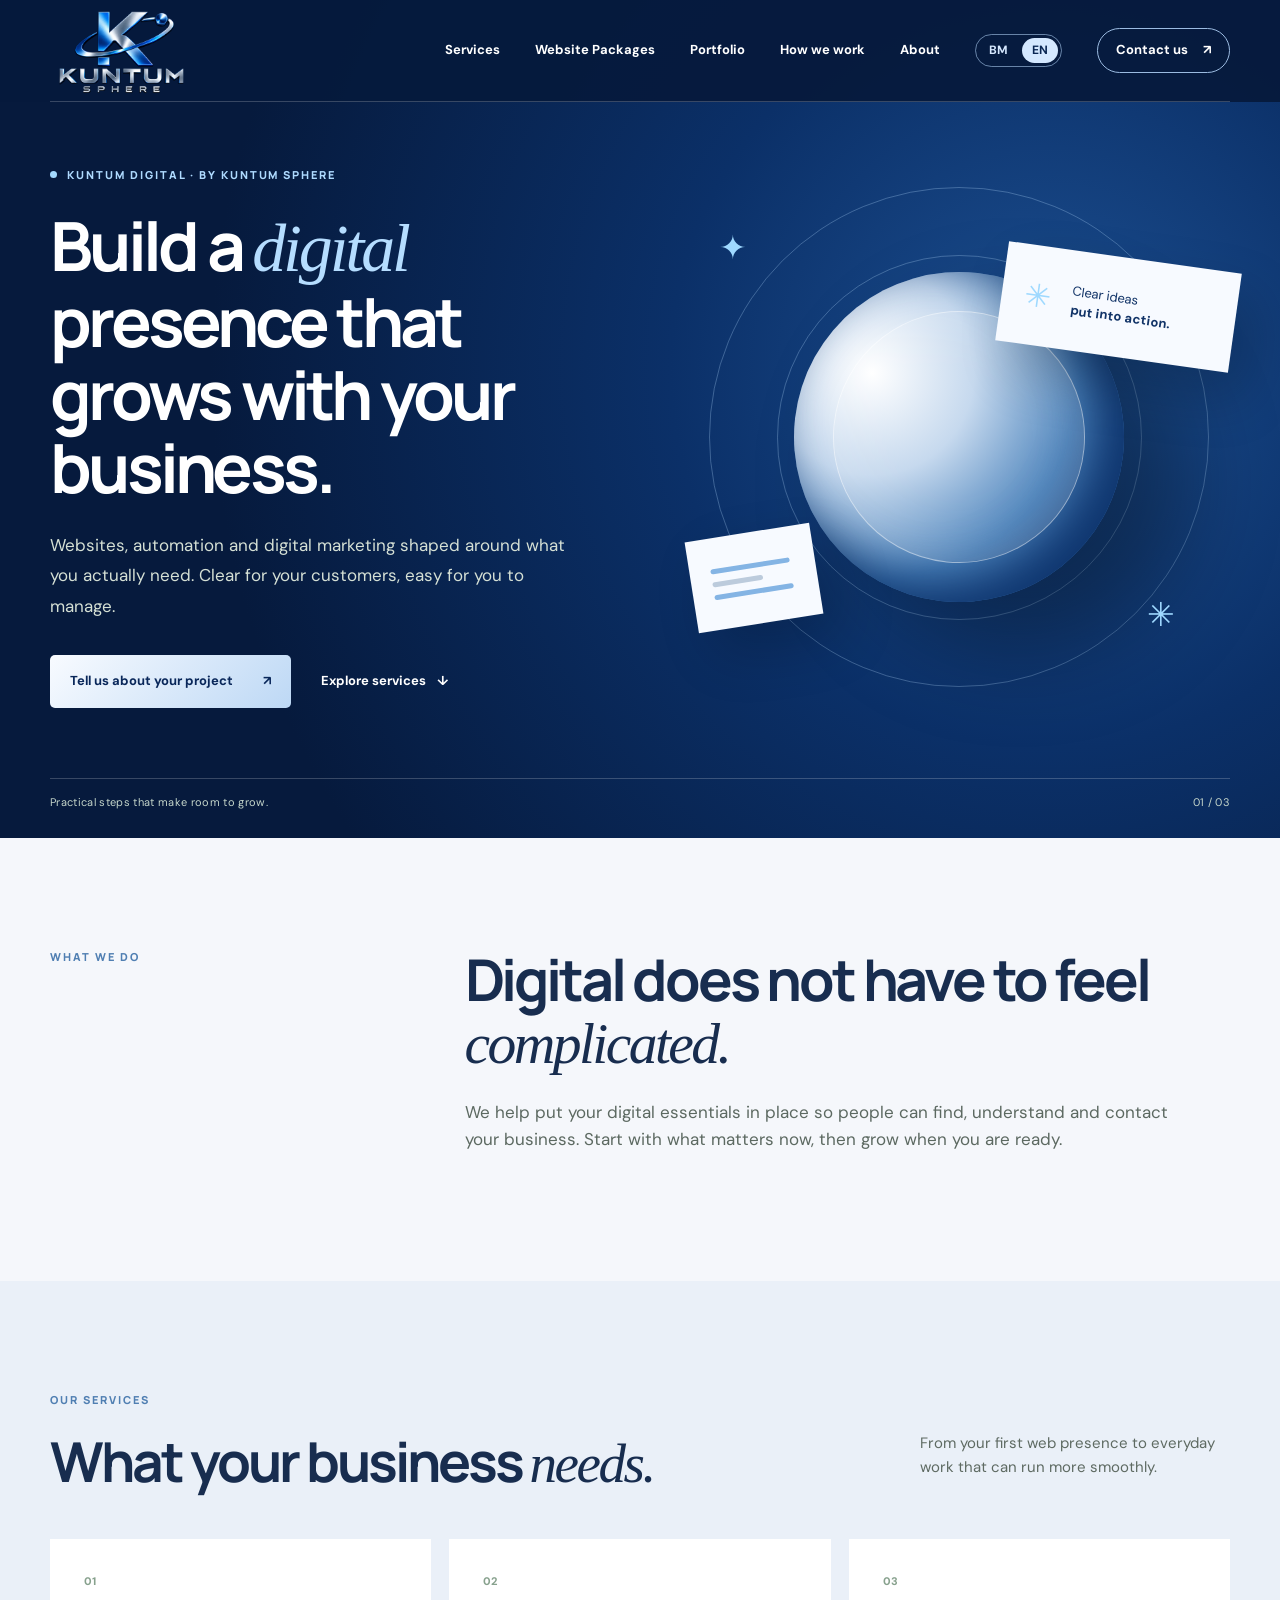
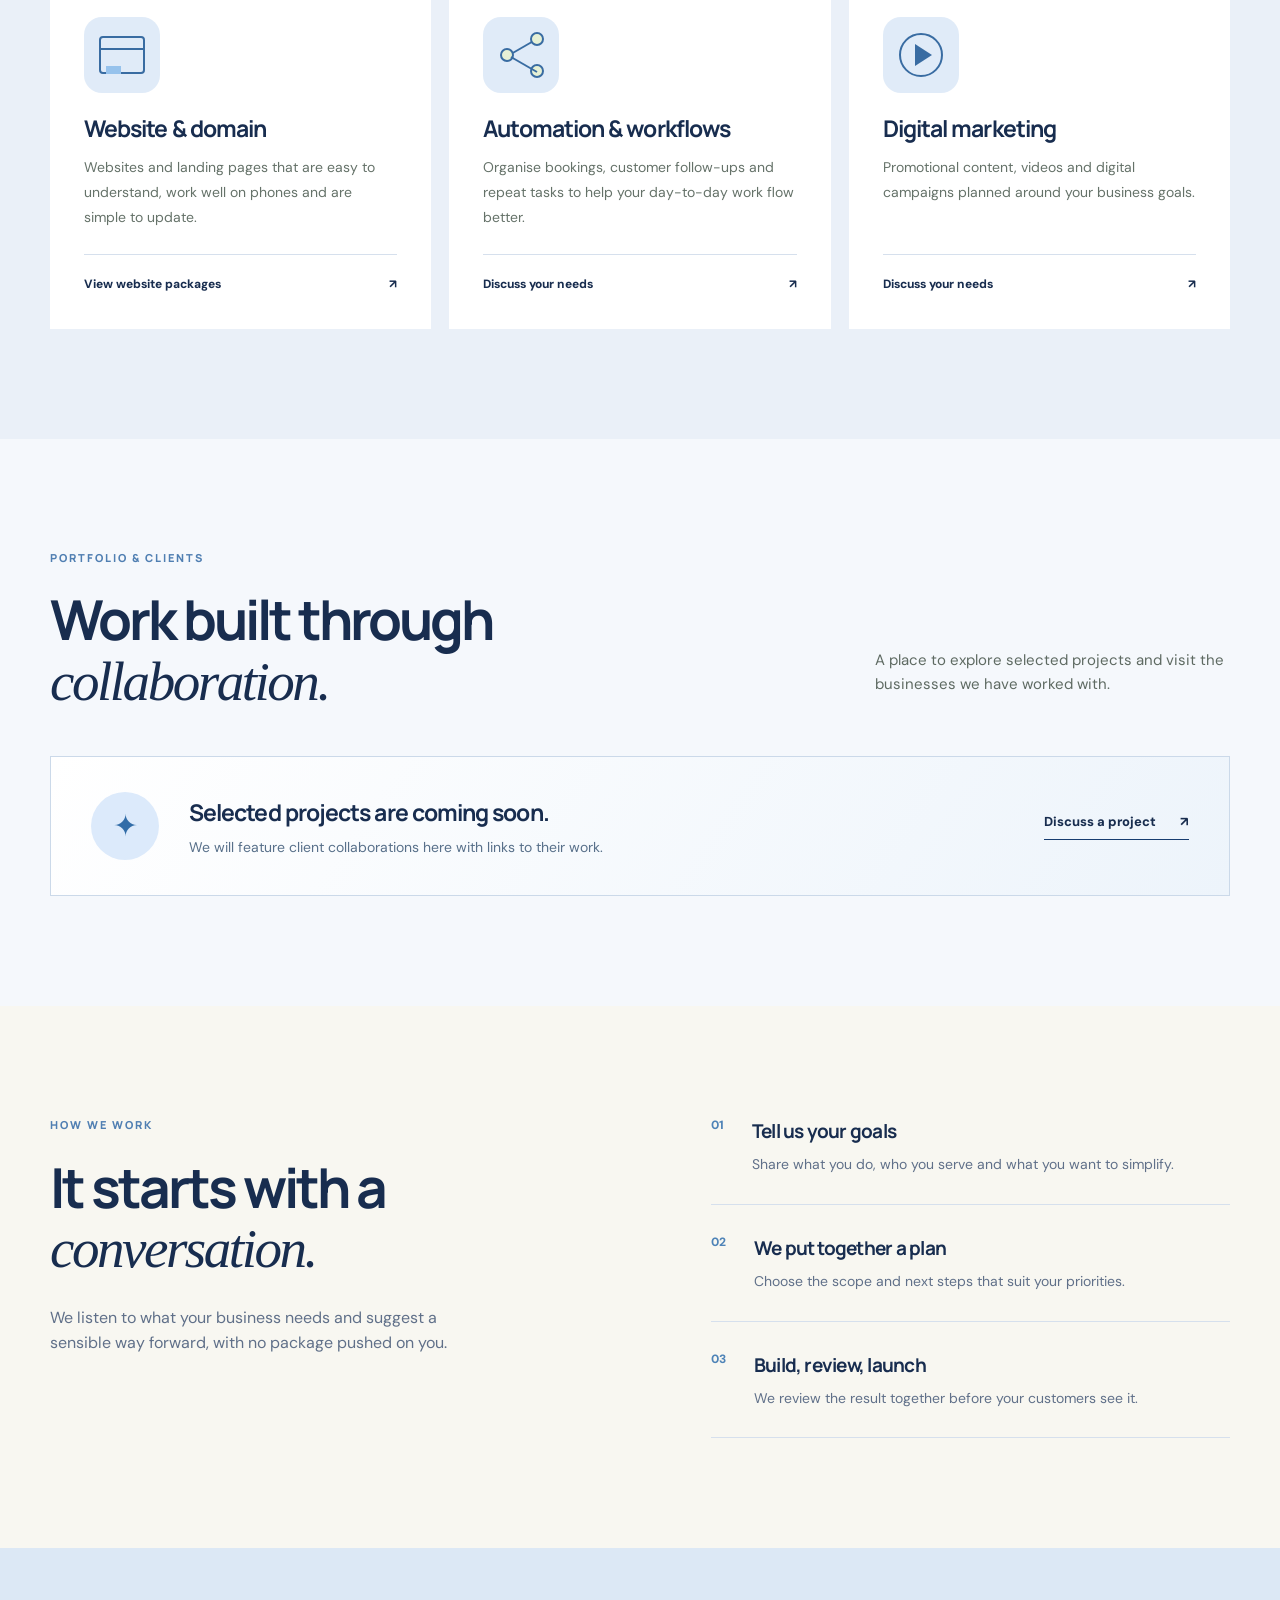
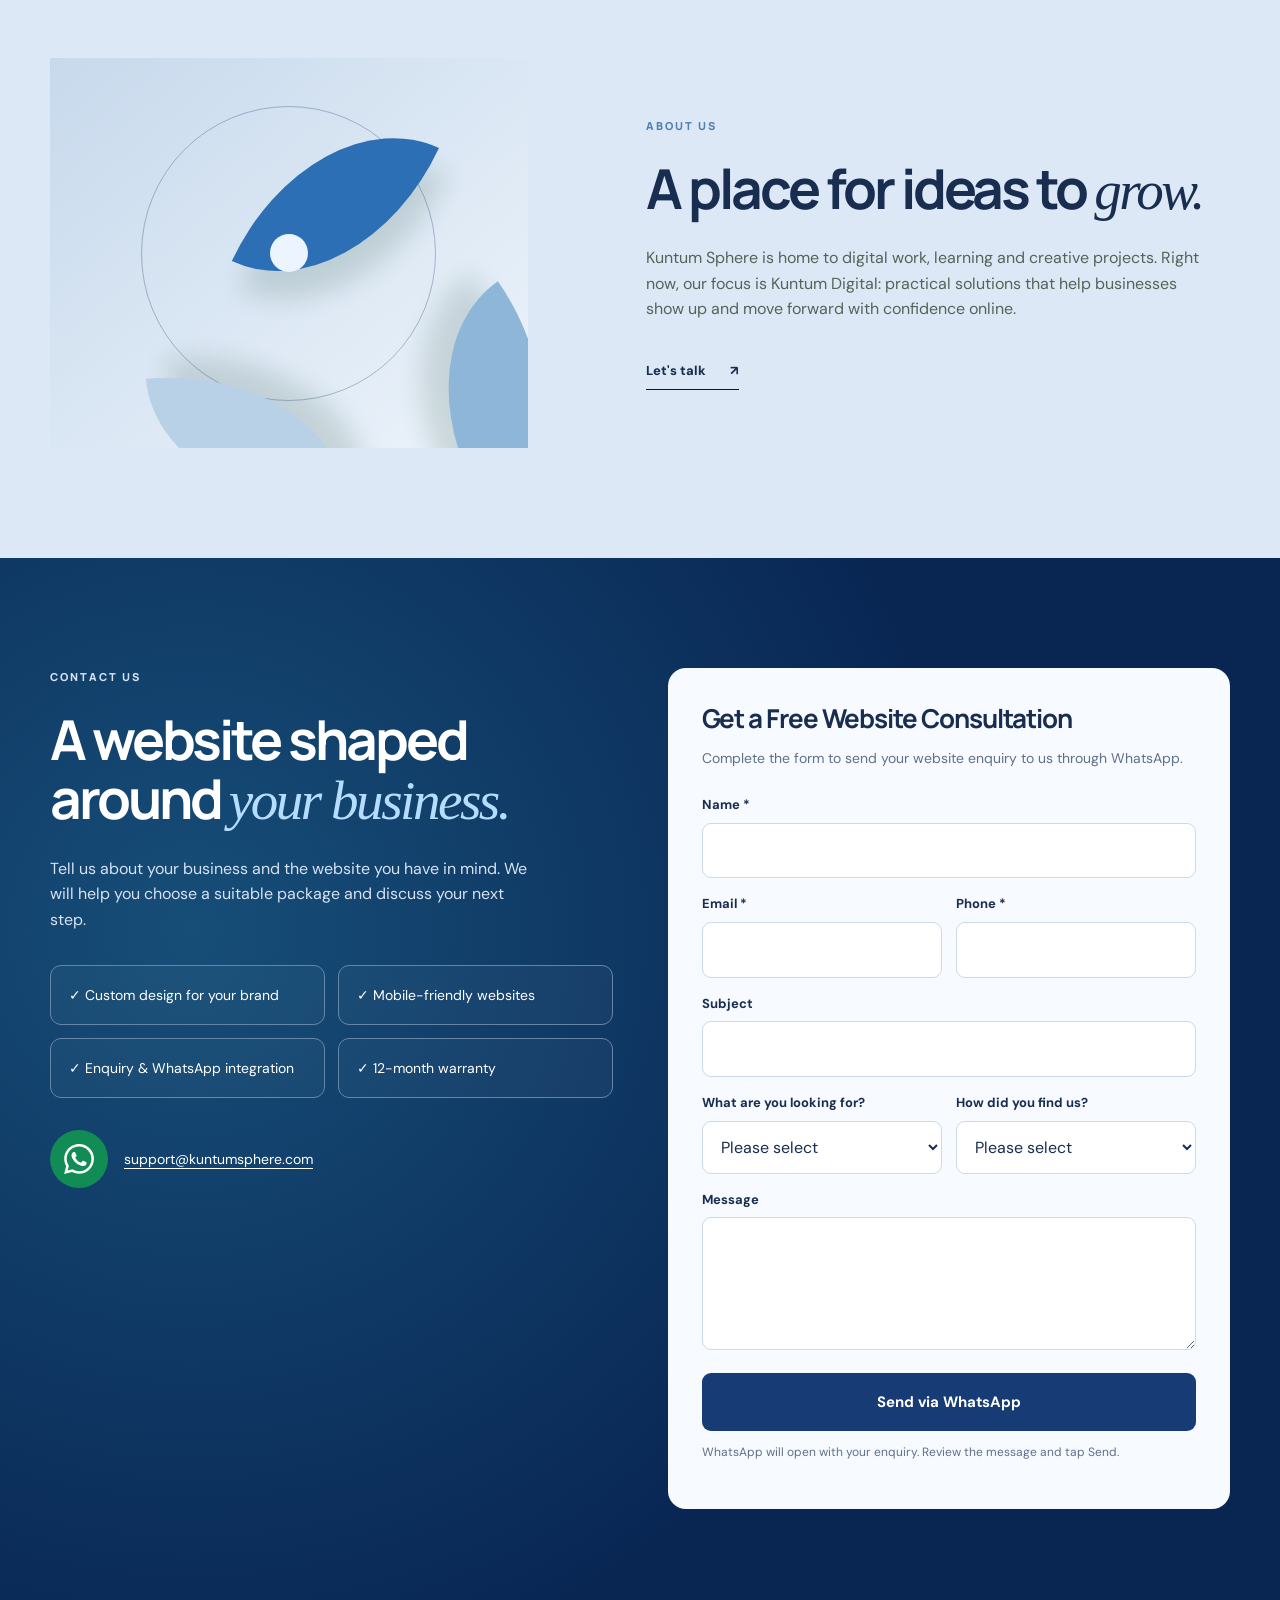
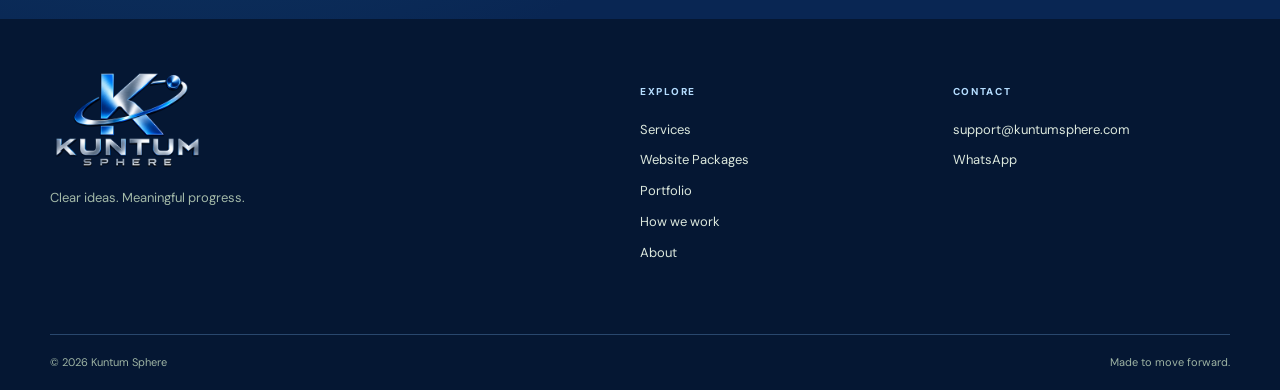
==== commit b4273fd1: "Add website packages and update contact form" ====
--- a/index.html
+++ b/index.html
@@ -16,7 +16,7 @@
     <link rel="stylesheet" href="theme.css" />
     <link rel="stylesheet" href="bilingual.css" />
     <title>Kuntum Sphere — Grow your digital presence</title>
-  </head>
+  <link rel="stylesheet" href="contact-form.css"></head>
   <body>
     <a class="skip-link" href="#utama">Skip to content</a>
     <header class="site-header">
@@ -29,6 +29,7 @@
         </button>
         <nav class="nav" id="nav-utama" aria-label="Main navigation">
           <a href="#servis">Services</a>
+          <a href="packages/">Website Packages</a>
           <a href="#portfolio">Portfolio</a>
           <a href="#cara-kerja">How we work</a>
           <a href="#tentang">About</a>
@@ -73,7 +74,7 @@
         <div class="container">
           <div class="section-heading"><div><p class="section-kicker">OUR SERVICES</p><h2>What your business <em>needs.</em></h2></div><p>From your first web presence to everyday work that can run more smoothly.</p></div>
           <div class="service-grid">
-            <article class="service-card"><span class="service-num">01</span><div class="service-symbol symbol-web" aria-hidden="true"><i></i><i></i><i></i></div><h3>Website & domain</h3><p>Websites and landing pages that are easy to understand, work well on phones and are simple to update.</p><a href="#hubungi" aria-label="Ask about websites and domains">Discuss your needs <span aria-hidden="true">↗</span></a></article>
+            <article class="service-card"><span class="service-num">01</span><div class="service-symbol symbol-web" aria-hidden="true"><i></i><i></i><i></i></div><h3>Website & domain</h3><p>Websites and landing pages that are easy to understand, work well on phones and are simple to update.</p><a href="packages/" aria-label="View website packages">View website packages <span aria-hidden="true">↗</span></a></article>
             <article class="service-card"><span class="service-num">02</span><div class="service-symbol symbol-flow" aria-hidden="true"><i></i><i></i><i></i></div><h3>Automation & workflows</h3><p>Organise bookings, customer follow-ups and repeat tasks to help your day-to-day work flow better.</p><a href="#hubungi" aria-label="Ask about automation">Discuss your needs <span aria-hidden="true">↗</span></a></article>
             <article class="service-card"><span class="service-num">03</span><div class="service-symbol symbol-media" aria-hidden="true"><i></i><i></i></div><h3>Digital marketing</h3><p>Promotional content, videos and digital campaigns planned around your business goals.</p><a href="#hubungi" aria-label="Ask about digital marketing">Discuss your needs <span aria-hidden="true">↗</span></a></article>
           </div>
@@ -97,10 +98,10 @@
 
       <section class="about section-pad" id="tentang"><div class="container about-grid"><div class="about-art" aria-hidden="true"><span class="about-ring"></span><span class="about-petal p1"></span><span class="about-petal p2"></span><span class="about-petal p3"></span><span class="about-center"></span></div><div><p class="section-kicker">ABOUT US</p><h2>A place for ideas to <em>grow.</em></h2><p>Kuntum Sphere is home to digital work, learning and creative projects. Right now, our focus is Kuntum Digital: practical solutions that help businesses show up and move forward with confidence online.</p><a class="underlined-link" href="#hubungi">Let's talk <span aria-hidden="true">↗</span></a></div></div></section>
 
-      <section class="contact section-pad" id="hubungi"><div class="container contact-grid"><div><p class="section-kicker">CONTACT US</p><h2>Have an idea to <em>get started?</em></h2><p>Tell us what you need. We can talk through a good first step.</p><p class="price-note">Digital marketing starts from RM100. The final price depends on the scope of work.</p></div><div class="contact-card"><p>GET IN TOUCH YOUR WAY</p><a class="contact-option" href="https://wa.me/601111676791?text=Hi%20Kuntum%20Sphere%2C%20I%20would%20like%20to%20ask%20about%20your%20digital%20services." target="_blank" rel="noopener noreferrer"><span><strong>WhatsApp us</strong><small>011-1167 6791</small></span><span aria-hidden="true">↗</span></a><a class="contact-option" href="mailto:support@kuntumsphere.com?subject=Digital%20project%20enquiry"><span><strong>Send an email</strong><small>support@kuntumsphere.com</small></span><span aria-hidden="true">↗</span></a><span class="contact-fine">We will discuss your needs first.</span></div></div></section>
+      <section class="contact consultation section-pad" id="hubungi"><div class="container contact-grid"><div><p class="section-kicker">CONTACT US</p><h2>A website shaped around <em>your business.</em></h2><p>Tell us about your business and the website you have in mind. We will help you choose a suitable package and discuss your next step.</p><div class="consultation-benefits"><span>✓ Custom design for your brand</span><span>✓ Mobile-friendly websites</span><span>✓ Enquiry & WhatsApp integration</span><span>✓ 12-month warranty</span></div><div class="consultation-links"><a class="whatsapp-logo-link" href="https://wa.me/60168693308" target="_blank" rel="noopener noreferrer" aria-label="Chat with Kuntum Sphere on WhatsApp"><img src="assets/whatsapp.svg" alt="WhatsApp" width="30" height="30"></a><a href="mailto:support@kuntumsphere.com">support@kuntumsphere.com</a></div></div><div class="contact-card"><h3>Get a Free Website Consultation</h3><p>Complete the form to send your website enquiry to us through WhatsApp.</p><form class="website-enquiry"><div class="form-field"><label for="enquiry-name">Name *</label><input id="enquiry-name" name="name" type="text" required autocomplete="name" maxlength="80"></div><div class="form-row"><div class="form-field"><label for="enquiry-email">Email *</label><input id="enquiry-email" name="email" type="email" required autocomplete="email" maxlength="160"></div><div class="form-field"><label for="enquiry-phone">Phone *</label><input id="enquiry-phone" name="phone" type="tel" required autocomplete="tel" maxlength="80"></div></div><div class="form-field"><label for="enquiry-subject">Subject</label><input id="enquiry-subject" name="subject" type="text"  autocomplete="off" maxlength="160"></div><div class="form-row"><div class="form-field"><label for="enquiry-service">What are you looking for?</label><select id="enquiry-service" name="service"><option value="">Please select</option><option>Landing Page</option><option>Corporate Website</option><option>E-Commerce Website</option><option>Automation & workflows</option><option>Digital marketing</option><option>Other</option></select></div><div class="form-field"><label for="enquiry-source">How did you find us?</label><select id="enquiry-source" name="source"><option value="">Please select</option><option>Threads</option><option>Instagram</option><option>Facebook</option><option>Google</option><option>Referral</option><option>Other</option></select></div></div><div class="form-field"><label for="enquiry-message">Message</label><textarea id="enquiry-message" name="message" rows="4" maxlength="2000"></textarea></div><button class="form-submit" type="submit">Send via WhatsApp</button><p class="form-help">WhatsApp will open with your enquiry. Review the message and tap Send.</p><p class="form-status" role="status" aria-live="polite"></p></form></div></div></section>
     </main>
 
-    <footer class="site-footer"><div class="container footer-grid"><div><a class="footer-brand" href="#atas"><img class="footer-logo" src="kuntum-logo.png" alt="Kuntum Sphere" /></a><p>Clear ideas. Meaningful progress.</p></div><div><span class="footer-label">EXPLORE</span><a href="#servis">Services</a><a href="#portfolio">Portfolio</a><a href="#cara-kerja">How we work</a><a href="#tentang">About</a></div><div><span class="footer-label">CONTACT</span><a href="mailto:support@kuntumsphere.com">support@kuntumsphere.com</a><a href="https://wa.me/601111676791" target="_blank" rel="noopener noreferrer">WhatsApp</a></div></div><div class="container footer-bottom"><span>© <span id="year">2026</span> Kuntum Sphere</span><span>Made to move forward.</span></div></footer>
+    <footer class="site-footer"><div class="container footer-grid"><div><a class="footer-brand" href="#atas"><img class="footer-logo" src="kuntum-logo.png" alt="Kuntum Sphere" /></a><p>Clear ideas. Meaningful progress.</p></div><div><span class="footer-label">EXPLORE</span><a href="#servis">Services</a><a href="packages/">Website Packages</a><a href="#portfolio">Portfolio</a><a href="#cara-kerja">How we work</a><a href="#tentang">About</a></div><div><span class="footer-label">CONTACT</span><a href="mailto:support@kuntumsphere.com">support@kuntumsphere.com</a><a href="https://wa.me/60168693308" target="_blank" rel="noopener noreferrer">WhatsApp</a></div></div><div class="container footer-bottom"><span>© <span id="year">2026</span> Kuntum Sphere</span><span>Made to move forward.</span></div></footer>
     <script src="script.js" defer></script>
   </body>
 </html>
--- a/contact-form.css
+++ b/contact-form.css
@@ -0,0 +1,4 @@
+
+.consultation .contact-grid{grid-template-columns:1fr 1fr;gap:55px;align-items:start}.consultation{background:radial-gradient(circle at 15% 35%,#164e78,transparent 60%),#092653}.consultation .contact-card{border-radius:18px;color:#182d4f}.consultation .contact-card h3{font-family:Manrope,Arial,sans-serif;font-size:26px;line-height:1.25;letter-spacing:-.04em;margin-bottom:12px}.consultation .contact-card>p{font-size:14px;font-weight:400;letter-spacing:0;color:#607089;line-height:1.7;margin-bottom:24px}.consultation label{display:block;font-size:13px;font-weight:700;margin-bottom:7px}.consultation input,.consultation select,.consultation textarea{font:inherit;font-size:16px;width:100%;min-width:0;padding:14px;border:1px solid #cbd9e9;border-radius:9px;background:#fff;color:#182d4f}.consultation textarea{resize:vertical;min-height:125px}.consultation input:focus,.consultation select:focus,.consultation textarea:focus{outline:2px solid #286bb1;outline-offset:2px}.form-row{display:grid;grid-template-columns:1fr 1fr;gap:14px}.form-field{margin-bottom:16px}.form-submit{width:100%;border:0;border-radius:9px;padding:17px 14px;background:#173b74;color:#fff;font-weight:700;font-size:15px}.form-submit:hover{background:#286bb1}.form-help{font-size:12px;color:#607089;margin:12px 0 0}.consultation-benefits{display:grid;grid-template-columns:1fr 1fr;gap:13px;margin:32px 0}.consultation-benefits span{border:1px solid #6686a8;border-radius:11px;padding:18px;font-size:14px;background:#ffffff08}.consultation-links{display:flex;flex-wrap:wrap;gap:16px;align-items:center;font-size:14px}.consultation-links a{text-decoration:underline;text-underline-offset:4px}.consultation .contact-grid>div:first-child>p{color:#d7e2f2}.contact-number{display:block;color:#d7e2f2;margin-top:20px}.consultation .section-kicker{color:#b5ddff}.consultation .form-status{font-size:13px;line-height:1.5;color:#173b74;margin:12px 0 0}@media(max-width:850px){.consultation .contact-grid{grid-template-columns:1fr;gap:30px}}@media(max-width:450px){.form-row{grid-template-columns:1fr;gap:0}.consultation-benefits{grid-template-columns:1fr}.consultation .contact-card{padding:24px}}
+
+.whatsapp-logo-link{display:inline-flex;align-items:center;justify-content:center;width:58px;height:58px;border-radius:50%;background:#128c55;flex:none;text-decoration:none!important}.whatsapp-logo-link:hover{background:#087945}.whatsapp-logo-link img{display:block;width:30px;height:30px}
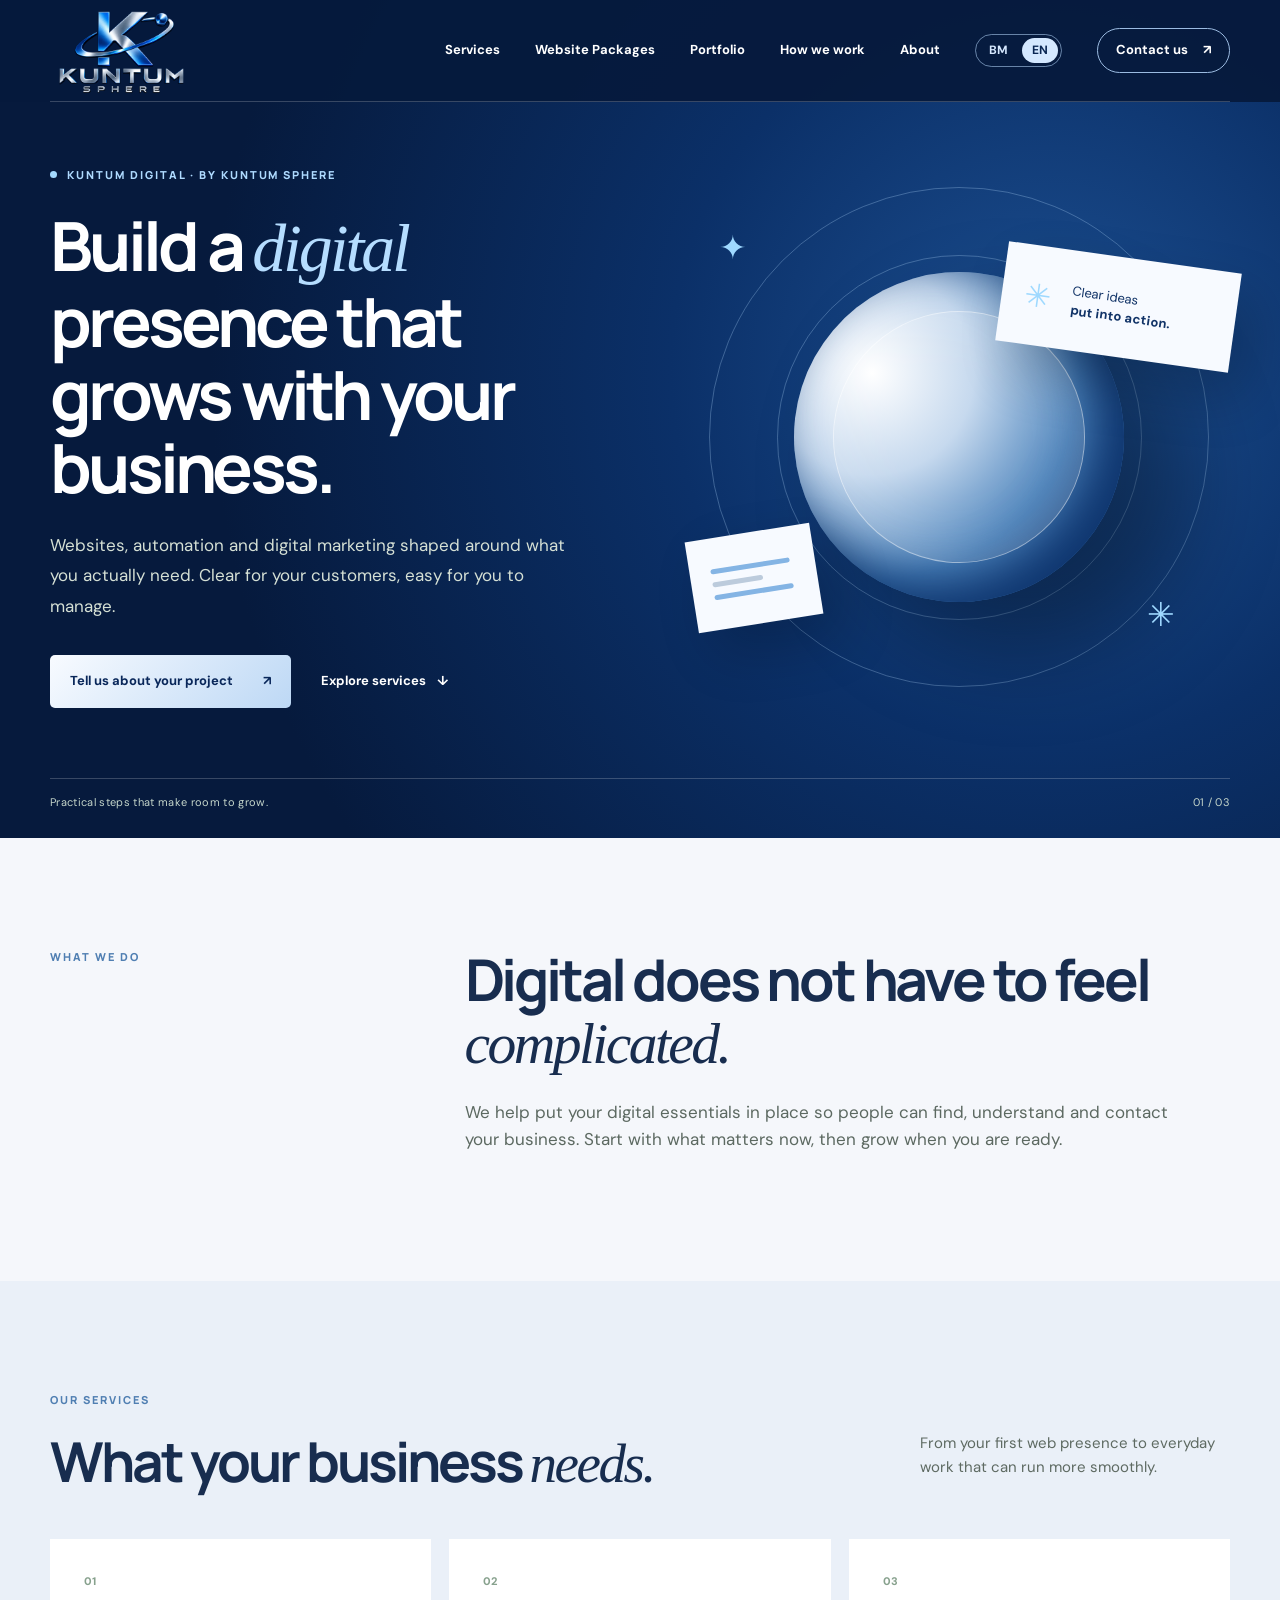
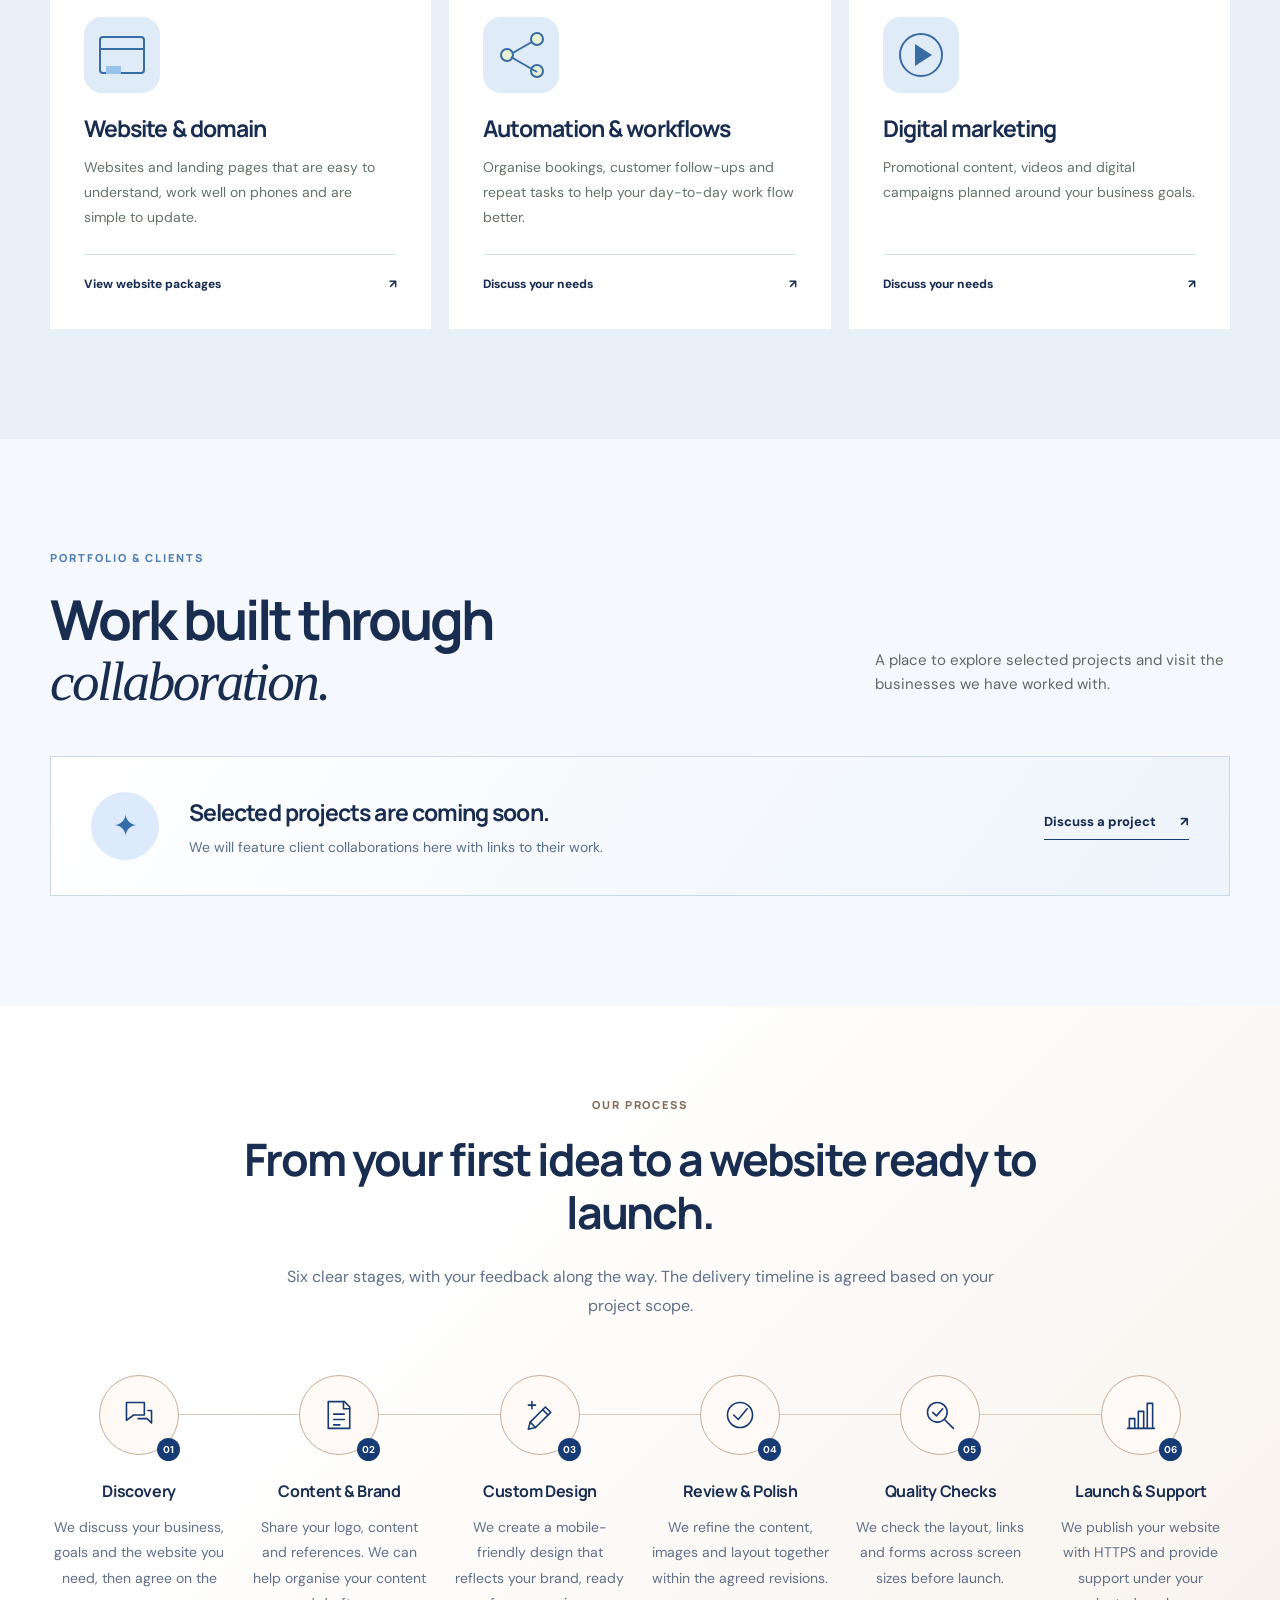
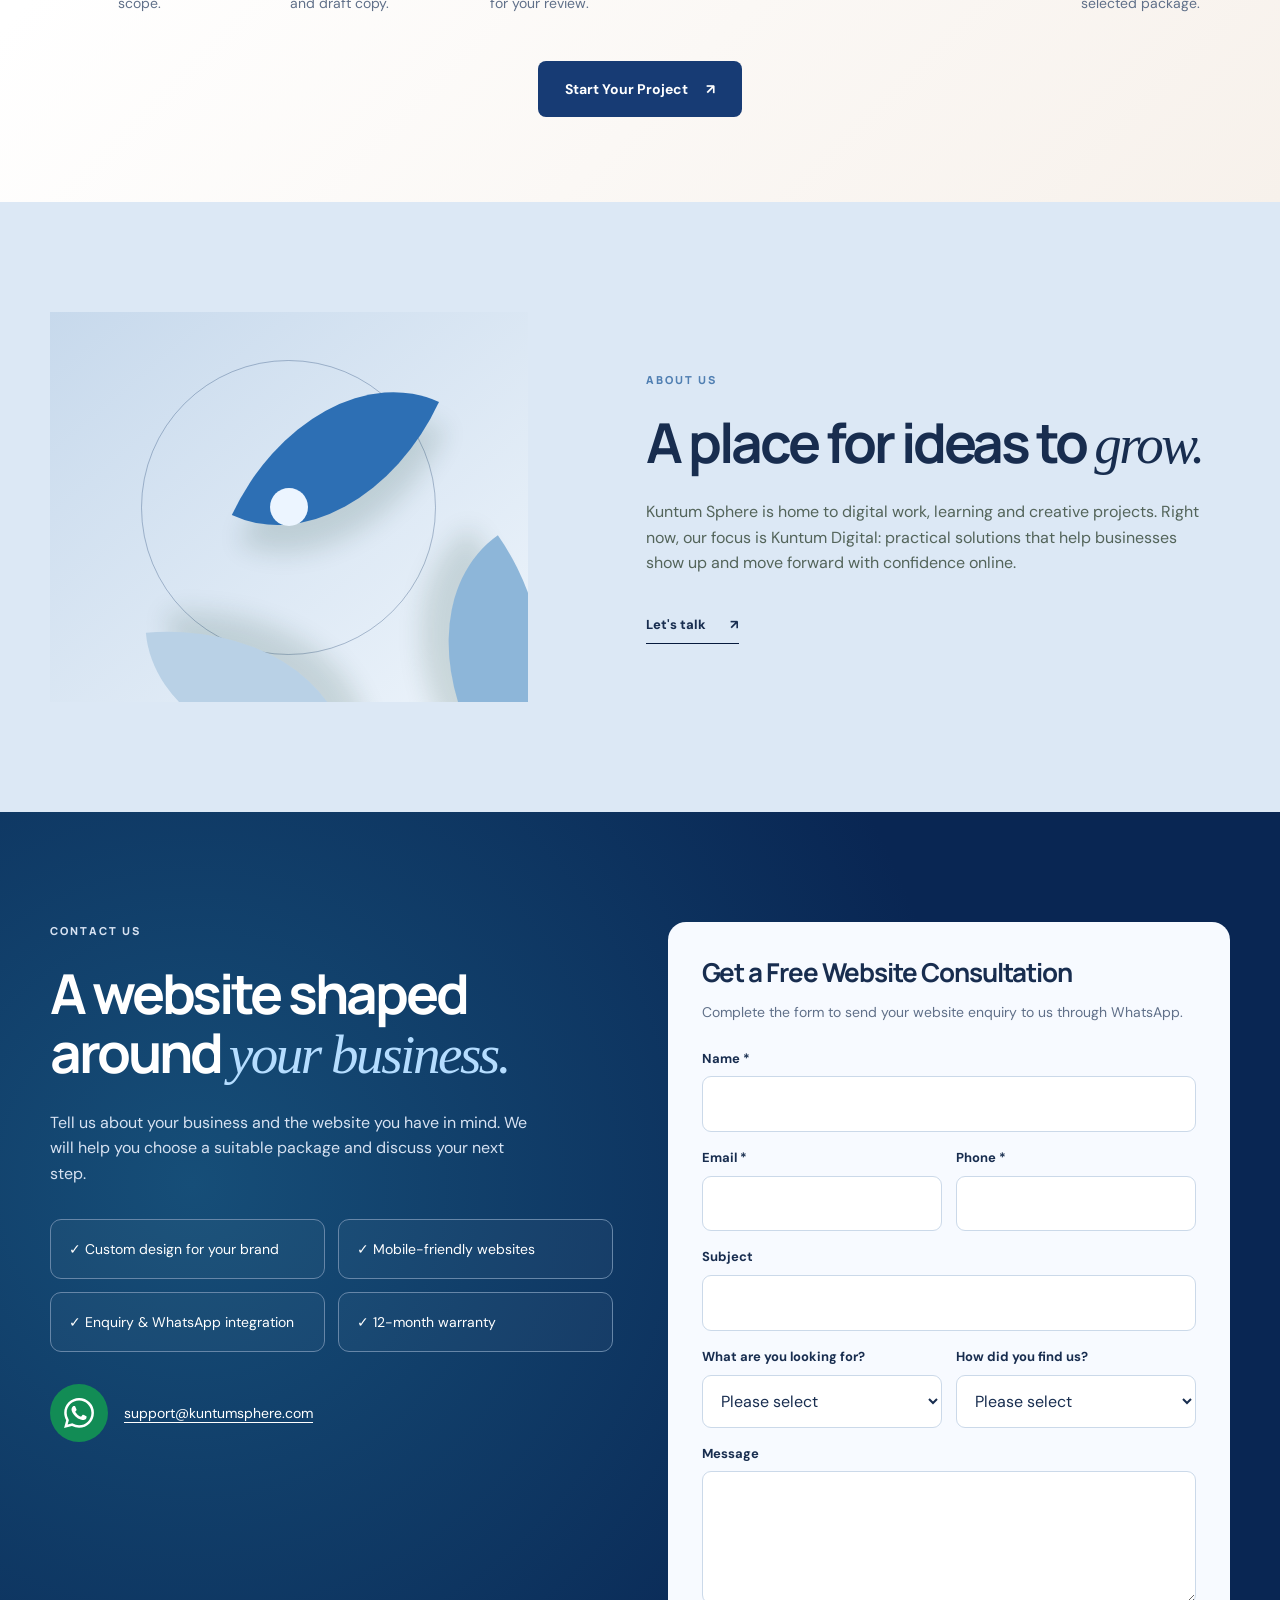
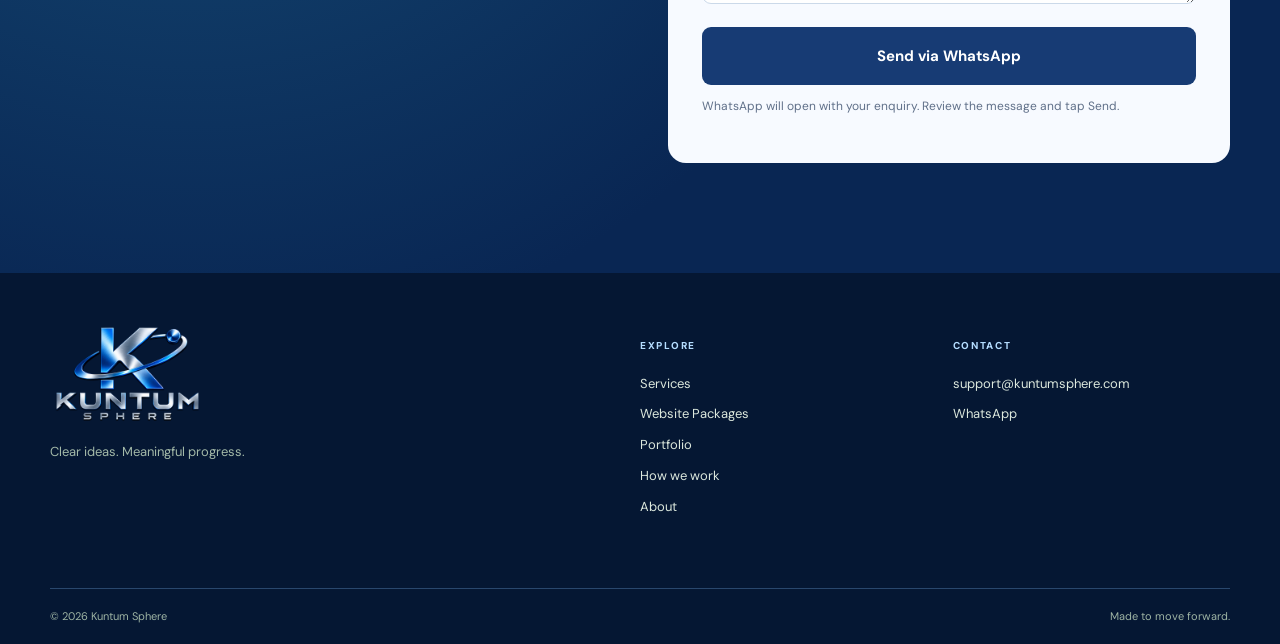
==== commit fbb326cc: "Kuntum Sphere Process" ====
--- a/index.html
+++ b/index.html
@@ -16,7 +16,7 @@
     <link rel="stylesheet" href="theme.css" />
     <link rel="stylesheet" href="bilingual.css" />
     <title>Kuntum Sphere — Grow your digital presence</title>
-  <link rel="stylesheet" href="contact-form.css"></head>
+  <link rel="stylesheet" href="contact-form.css"><link rel="stylesheet" href="process.css?v=20261008"></head>
   <body>
     <a class="skip-link" href="#utama">Skip to content</a>
     <header class="site-header">
@@ -92,9 +92,7 @@
         </div>
       </section>
 
-      <section class="process section-pad" id="cara-kerja">
-        <div class="container process-grid"><div><p class="section-kicker">HOW WE WORK</p><h2>It starts with a <em>conversation.</em></h2><p class="process-intro">We listen to what your business needs and suggest a sensible way forward, with no package pushed on you.</p></div><ol class="steps"><li><span>01</span><div><h3>Tell us your goals</h3><p>Share what you do, who you serve and what you want to simplify.</p></div></li><li><span>02</span><div><h3>We put together a plan</h3><p>Choose the scope and next steps that suit your priorities.</p></div></li><li><span>03</span><div><h3>Build, review, launch</h3><p>We review the result together before your customers see it.</p></div></li></ol></div>
-      </section>
+      <section class="process process-six section-pad" id="cara-kerja"><div class="container"><div class="process-six-heading"><p class="section-kicker">OUR PROCESS</p><h2>From your first idea to a website ready to launch.</h2><p class="process-six-intro">Six clear stages, with your feedback along the way. The delivery timeline is agreed based on your project scope.</p></div><ol class="process-stages"><li><div class="process-icon" aria-hidden="true"><svg viewBox="0 0 38 38" fill="none" stroke="currentColor" stroke-width="1.8" stroke-linecap="round" stroke-linejoin="round"><path d="M5 5h20v14H13l-8 6V5Z"/><path d="M18 23h10l5 5V14h-4"/></svg><span class="process-step-number">01</span></div><h3>Discovery</h3><p>We discuss your business, goals and the website you need, then agree on the scope.</p></li><li><div class="process-icon" aria-hidden="true"><svg viewBox="0 0 38 38" fill="none" stroke="currentColor" stroke-width="1.8" stroke-linecap="round" stroke-linejoin="round"><path d="M10 4h15l6 6v24H7V4h3Z"/><path d="M24 4v8h7M13 18h12M13 24h12M13 30h7"/></svg><span class="process-step-number">02</span></div><h3>Content & Brand</h3><p>Share your logo, content and references. We can help organise your content and draft copy.</p></li><li><div class="process-icon" aria-hidden="true"><svg viewBox="0 0 38 38" fill="none" stroke="currentColor" stroke-width="1.8" stroke-linecap="round" stroke-linejoin="round"><path d="m8 27 17-17 6 6-17 17-8 2 2-8Z"/><path d="m22 13 6 6M8 27l6 6M6 8h8M10 4v8"/></svg><span class="process-step-number">03</span></div><h3>Custom Design</h3><p>We create a mobile-friendly design that reflects your brand, ready for your review.</p></li><li><div class="process-icon" aria-hidden="true"><svg viewBox="0 0 38 38" fill="none" stroke="currentColor" stroke-width="1.8" stroke-linecap="round" stroke-linejoin="round"><circle cx="19" cy="19" r="14"/><path d="m12 19 5 5 10-12"/></svg><span class="process-step-number">04</span></div><h3>Review & Polish</h3><p>We refine the content, images and layout together within the agreed revisions.</p></li><li><div class="process-icon" aria-hidden="true"><svg viewBox="0 0 38 38" fill="none" stroke="currentColor" stroke-width="1.8" stroke-linecap="round" stroke-linejoin="round"><circle cx="16" cy="16" r="11"/><path d="m24 24 10 10M11 16l4 4 7-8"/></svg><span class="process-step-number">05</span></div><h3>Quality Checks</h3><p>We check the layout, links and forms across screen sizes before launch.</p></li><li><div class="process-icon" aria-hidden="true"><svg viewBox="0 0 38 38" fill="none" stroke="currentColor" stroke-width="1.8" stroke-linecap="round" stroke-linejoin="round"><path d="M6 34V23h6v11M16 34V15h6v19M26 34V6h6v28M4 34h30"/></svg><span class="process-step-number">06</span></div><h3>Launch & Support</h3><p>We publish your website with HTTPS and provide support under your selected package.</p></li></ol><div class="process-six-action"><a class="process-start" href="#hubungi">Start Your Project<span aria-hidden="true"> ↗</span></a></div></div></section>
 
       <section class="about section-pad" id="tentang"><div class="container about-grid"><div class="about-art" aria-hidden="true"><span class="about-ring"></span><span class="about-petal p1"></span><span class="about-petal p2"></span><span class="about-petal p3"></span><span class="about-center"></span></div><div><p class="section-kicker">ABOUT US</p><h2>A place for ideas to <em>grow.</em></h2><p>Kuntum Sphere is home to digital work, learning and creative projects. Right now, our focus is Kuntum Digital: practical solutions that help businesses show up and move forward with confidence online.</p><a class="underlined-link" href="#hubungi">Let's talk <span aria-hidden="true">↗</span></a></div></div></section>
 
--- a/process.css
+++ b/process.css
@@ -0,0 +1,19 @@
+
+.process.process-six{background:linear-gradient(135deg,#fff 30%,#f7f1eb 100%);color:#182d4f;padding:90px 0 85px}
+.process-six-heading{text-align:center;max-width:900px;margin:0 auto 54px}
+.process-six .section-kicker{color:#846b57;margin-bottom:18px}
+.process-six h2{max-width:900px;margin:0 auto 24px;font-size:clamp(32px,3.5vw,46px);line-height:1.2;letter-spacing:-.045em}
+.process-six-intro{color:#607089;max-width:750px;margin:0 auto;font-size:16px;line-height:1.8}
+.process-stages{display:grid;grid-template-columns:repeat(6,minmax(0,1fr));list-style:none;padding:0;margin:0;gap:22px;position:relative}
+.process-stages:before{content:'';position:absolute;top:39px;left:8%;right:8%;height:1px;background:#dacabc}
+.process-stages li{position:relative;text-align:center;min-width:0}
+.process-icon{width:80px;height:80px;border:1px solid #c5ad99;border-radius:50%;background:#fffaf6;margin:0 auto 25px;display:grid;place-items:center;position:relative;color:#173b74}
+.process-icon svg{width:34px;height:34px}
+.process-step-number{position:absolute;bottom:-7px;right:-2px;background:#173b74;color:#fff;font-size:10px;line-height:23px;width:23px;border-radius:50%;font-weight:700}
+.process-stages h3{font-family:Manrope,Arial,sans-serif;font-size:16px;line-height:1.4;letter-spacing:-.025em;margin:0 0 13px;color:#182d4f}
+.process-stages p{font-size:14px;line-height:1.8;color:#607089;margin:0}
+.process-six-action{text-align:center;margin-top:45px}
+.process-start{display:inline-flex;align-items:center;gap:18px;background:#173b74;color:#fff;padding:17px 27px;border-radius:8px;font-size:14px;font-weight:700}
+.process-start:hover{background:#286bb1}.process-start:focus-visible{outline:3px solid #173b74;outline-offset:5px}
+@media(max-width:1050px){.process-stages{grid-template-columns:repeat(3,minmax(0,1fr));gap:38px 28px}.process-stages:before{display:none}}
+@media(max-width:600px){.process.process-six{padding:65px 0}.process-six-heading{margin-bottom:38px}.process-stages{grid-template-columns:1fr;gap:28px}.process-stages li{display:grid;grid-template-columns:64px 1fr;column-gap:20px;text-align:left}.process-icon{grid-row:1/3;width:64px;height:64px;margin:0}.process-stages h3{margin:3px 0 7px;font-size:18px}.process-stages p{grid-column:2}.process-six-intro{font-size:15px}.process-icon svg{width:29px;height:29px}}
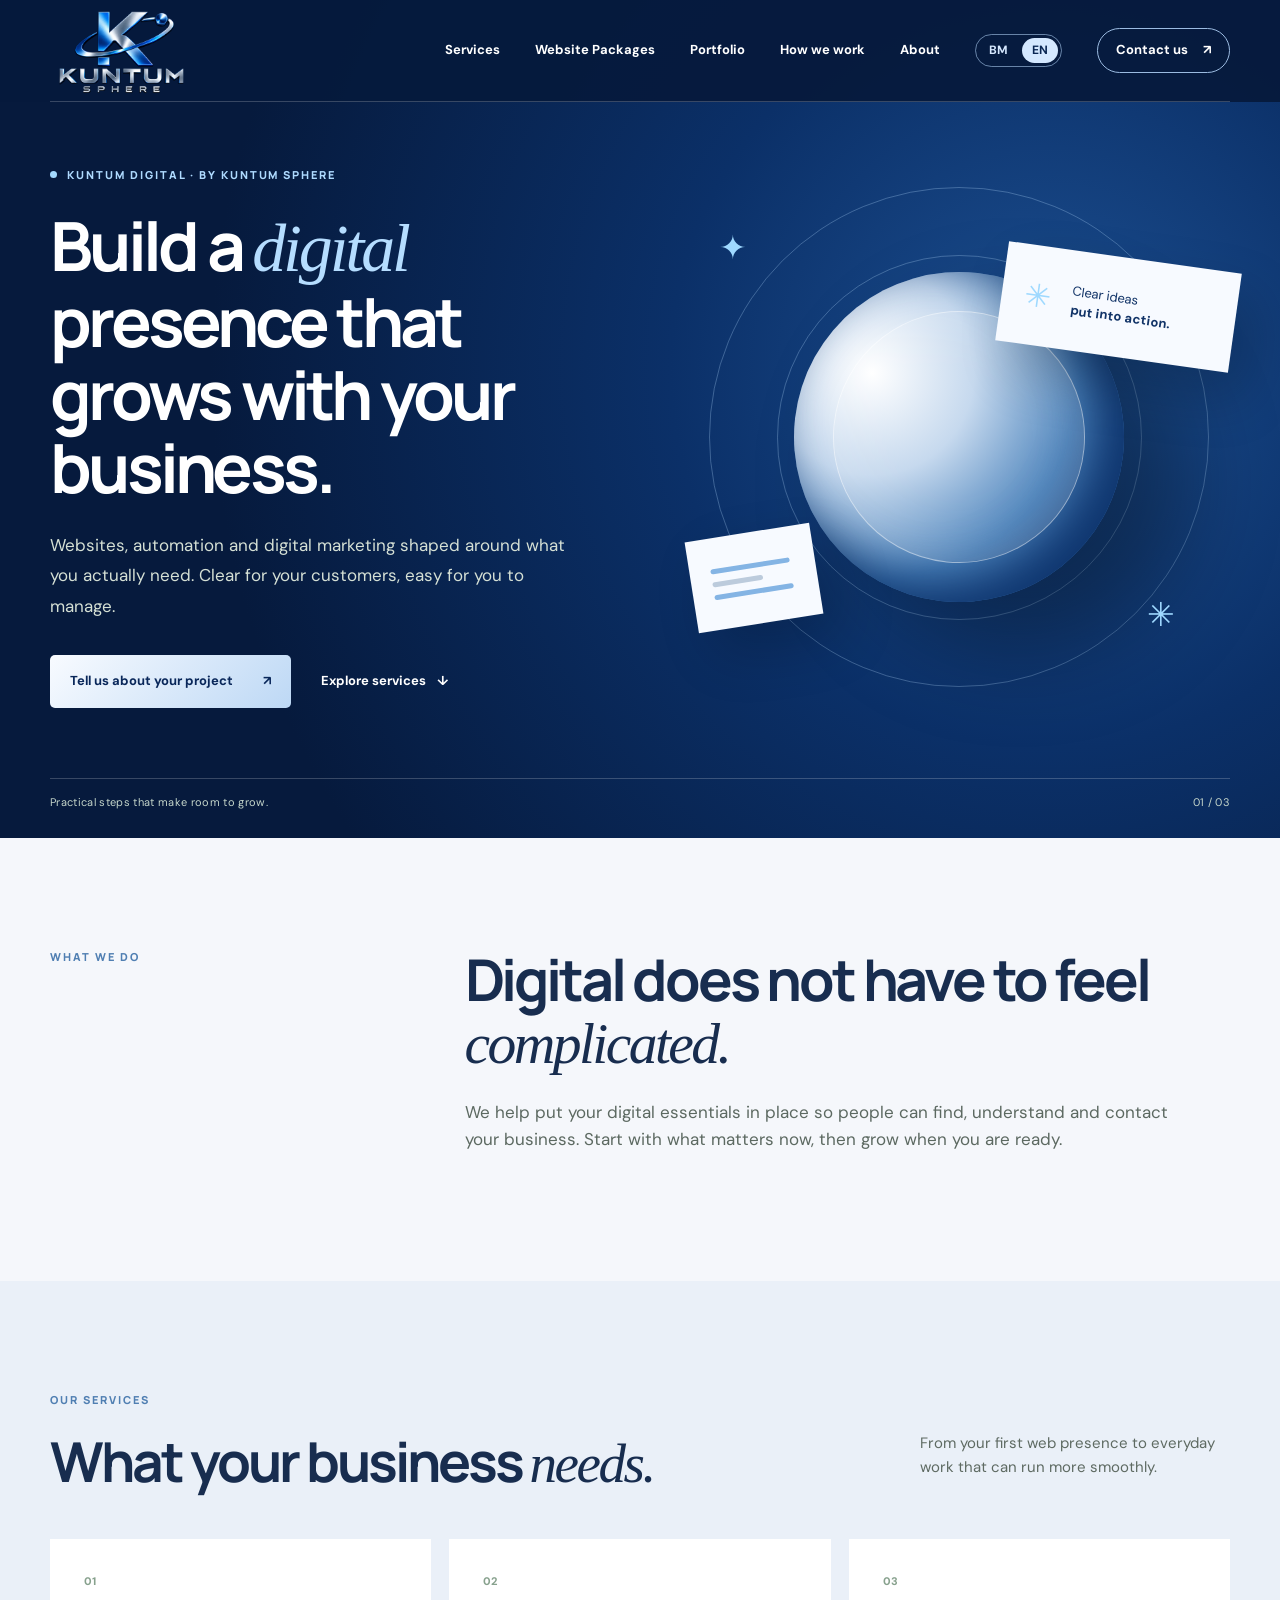
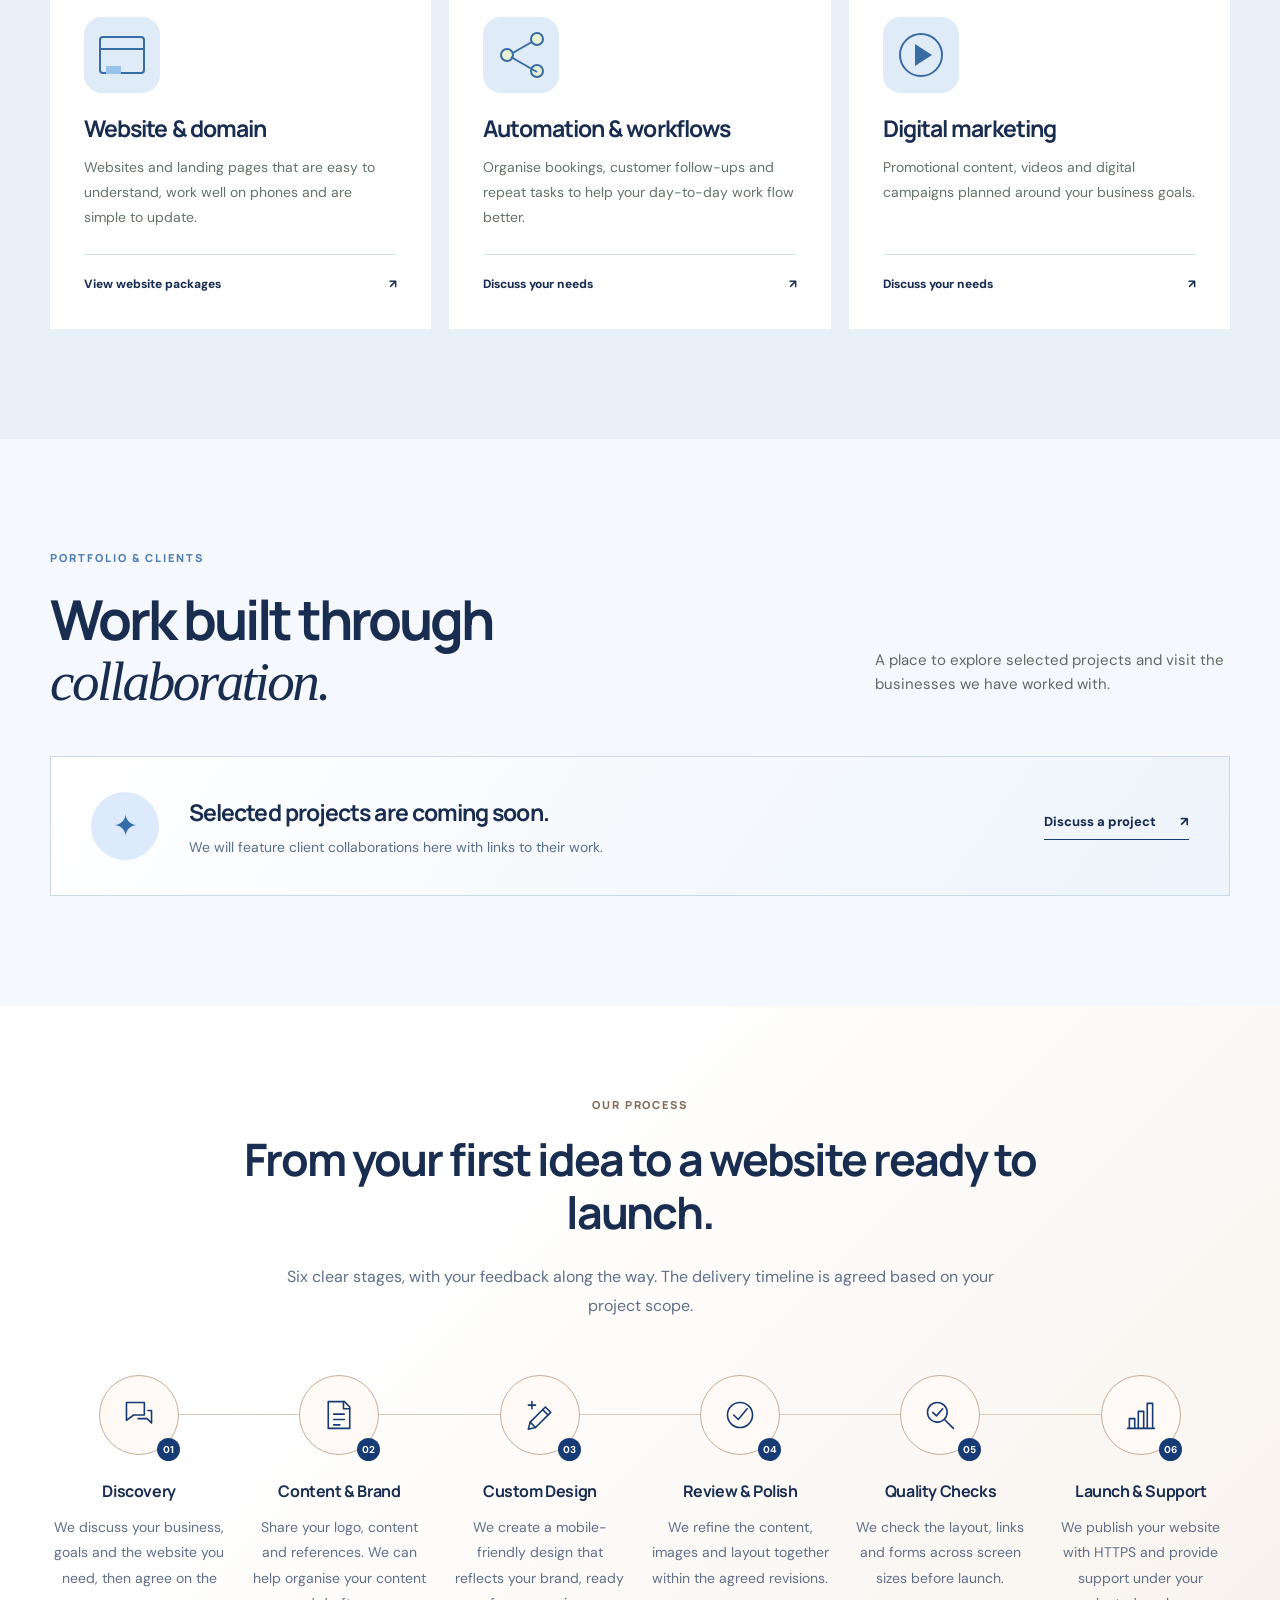
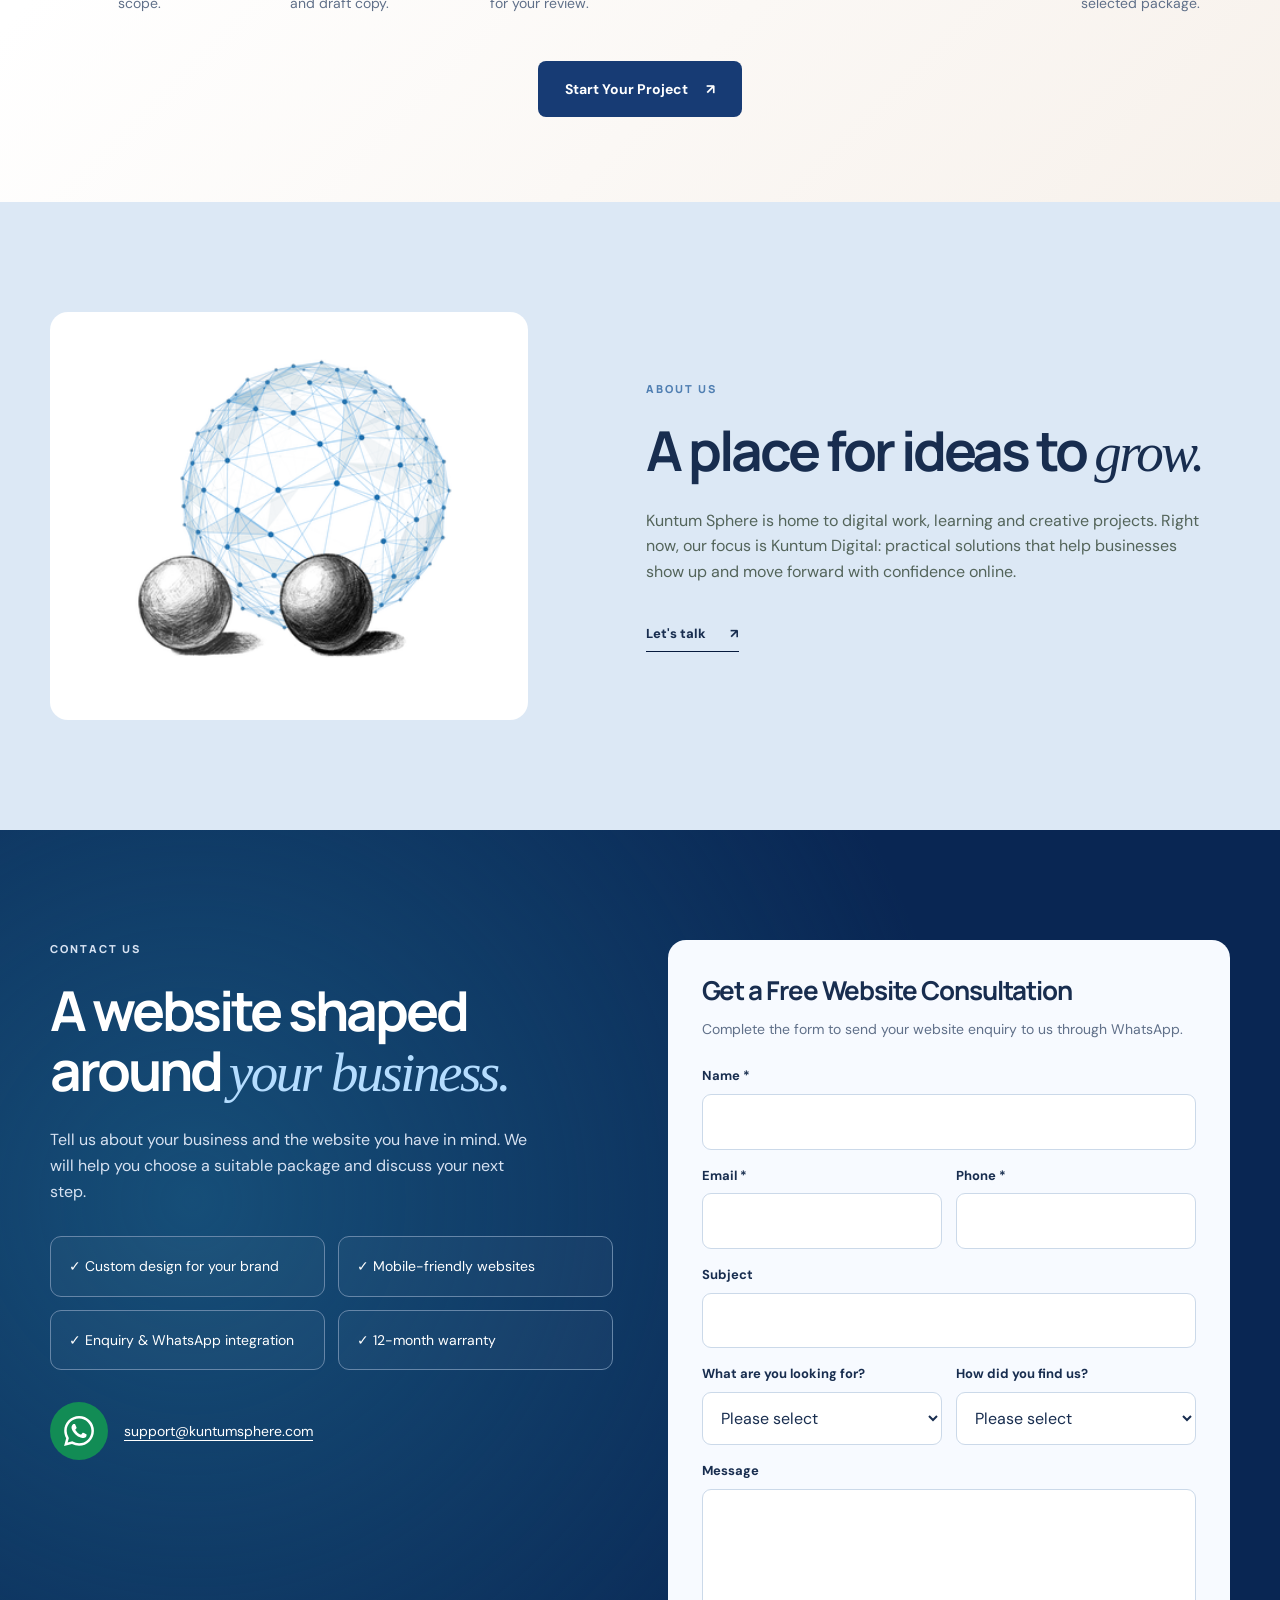
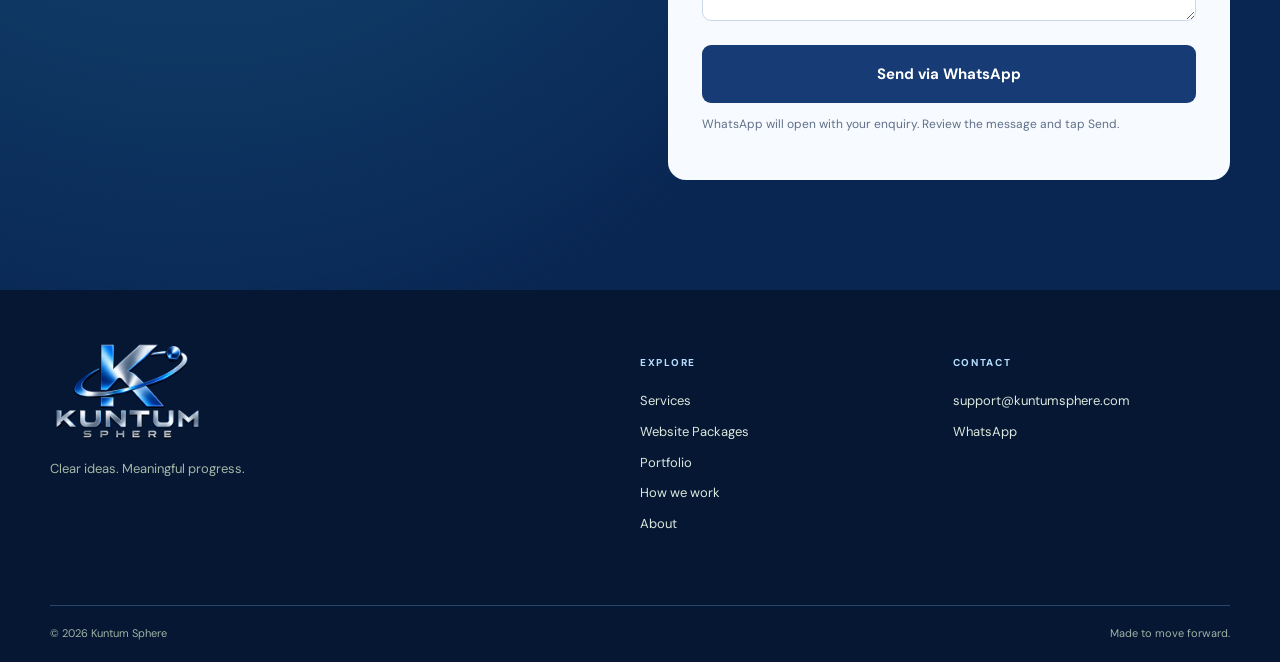
==== commit c316c2f8: "Add files via upload" ====
--- a/index.html
+++ b/index.html
@@ -16,7 +16,7 @@
     <link rel="stylesheet" href="theme.css" />
     <link rel="stylesheet" href="bilingual.css" />
     <title>Kuntum Sphere — Grow your digital presence</title>
-  <link rel="stylesheet" href="contact-form.css"><link rel="stylesheet" href="process.css?v=20261008"></head>
+  <link rel="stylesheet" href="contact-form.css"><link rel="stylesheet" href="process.css?v=20261008"><link rel="stylesheet" href="about-image.css?v=20261009"></head>
   <body>
     <a class="skip-link" href="#utama">Skip to content</a>
     <header class="site-header">
@@ -94,7 +94,7 @@
 
       <section class="process process-six section-pad" id="cara-kerja"><div class="container"><div class="process-six-heading"><p class="section-kicker">OUR PROCESS</p><h2>From your first idea to a website ready to launch.</h2><p class="process-six-intro">Six clear stages, with your feedback along the way. The delivery timeline is agreed based on your project scope.</p></div><ol class="process-stages"><li><div class="process-icon" aria-hidden="true"><svg viewBox="0 0 38 38" fill="none" stroke="currentColor" stroke-width="1.8" stroke-linecap="round" stroke-linejoin="round"><path d="M5 5h20v14H13l-8 6V5Z"/><path d="M18 23h10l5 5V14h-4"/></svg><span class="process-step-number">01</span></div><h3>Discovery</h3><p>We discuss your business, goals and the website you need, then agree on the scope.</p></li><li><div class="process-icon" aria-hidden="true"><svg viewBox="0 0 38 38" fill="none" stroke="currentColor" stroke-width="1.8" stroke-linecap="round" stroke-linejoin="round"><path d="M10 4h15l6 6v24H7V4h3Z"/><path d="M24 4v8h7M13 18h12M13 24h12M13 30h7"/></svg><span class="process-step-number">02</span></div><h3>Content & Brand</h3><p>Share your logo, content and references. We can help organise your content and draft copy.</p></li><li><div class="process-icon" aria-hidden="true"><svg viewBox="0 0 38 38" fill="none" stroke="currentColor" stroke-width="1.8" stroke-linecap="round" stroke-linejoin="round"><path d="m8 27 17-17 6 6-17 17-8 2 2-8Z"/><path d="m22 13 6 6M8 27l6 6M6 8h8M10 4v8"/></svg><span class="process-step-number">03</span></div><h3>Custom Design</h3><p>We create a mobile-friendly design that reflects your brand, ready for your review.</p></li><li><div class="process-icon" aria-hidden="true"><svg viewBox="0 0 38 38" fill="none" stroke="currentColor" stroke-width="1.8" stroke-linecap="round" stroke-linejoin="round"><circle cx="19" cy="19" r="14"/><path d="m12 19 5 5 10-12"/></svg><span class="process-step-number">04</span></div><h3>Review & Polish</h3><p>We refine the content, images and layout together within the agreed revisions.</p></li><li><div class="process-icon" aria-hidden="true"><svg viewBox="0 0 38 38" fill="none" stroke="currentColor" stroke-width="1.8" stroke-linecap="round" stroke-linejoin="round"><circle cx="16" cy="16" r="11"/><path d="m24 24 10 10M11 16l4 4 7-8"/></svg><span class="process-step-number">05</span></div><h3>Quality Checks</h3><p>We check the layout, links and forms across screen sizes before launch.</p></li><li><div class="process-icon" aria-hidden="true"><svg viewBox="0 0 38 38" fill="none" stroke="currentColor" stroke-width="1.8" stroke-linecap="round" stroke-linejoin="round"><path d="M6 34V23h6v11M16 34V15h6v19M26 34V6h6v28M4 34h30"/></svg><span class="process-step-number">06</span></div><h3>Launch & Support</h3><p>We publish your website with HTTPS and provide support under your selected package.</p></li></ol><div class="process-six-action"><a class="process-start" href="#hubungi">Start Your Project<span aria-hidden="true"> ↗</span></a></div></div></section>
 
-      <section class="about section-pad" id="tentang"><div class="container about-grid"><div class="about-art" aria-hidden="true"><span class="about-ring"></span><span class="about-petal p1"></span><span class="about-petal p2"></span><span class="about-petal p3"></span><span class="about-center"></span></div><div><p class="section-kicker">ABOUT US</p><h2>A place for ideas to <em>grow.</em></h2><p>Kuntum Sphere is home to digital work, learning and creative projects. Right now, our focus is Kuntum Digital: practical solutions that help businesses show up and move forward with confidence online.</p><a class="underlined-link" href="#hubungi">Let's talk <span aria-hidden="true">↗</span></a></div></div></section>
+      <section class="about section-pad" id="tentang"><div class="container about-grid"><div class="about-network-visual"><img src="assets/about-network-globe.png" alt="" width="335" height="302" loading="lazy" decoding="async"></div><div><p class="section-kicker">ABOUT US</p><h2>A place for ideas to <em>grow.</em></h2><p>Kuntum Sphere is home to digital work, learning and creative projects. Right now, our focus is Kuntum Digital: practical solutions that help businesses show up and move forward with confidence online.</p><a class="underlined-link" href="#hubungi">Let's talk <span aria-hidden="true">↗</span></a></div></div></section>
 
       <section class="contact consultation section-pad" id="hubungi"><div class="container contact-grid"><div><p class="section-kicker">CONTACT US</p><h2>A website shaped around <em>your business.</em></h2><p>Tell us about your business and the website you have in mind. We will help you choose a suitable package and discuss your next step.</p><div class="consultation-benefits"><span>✓ Custom design for your brand</span><span>✓ Mobile-friendly websites</span><span>✓ Enquiry & WhatsApp integration</span><span>✓ 12-month warranty</span></div><div class="consultation-links"><a class="whatsapp-logo-link" href="https://wa.me/60168693308" target="_blank" rel="noopener noreferrer" aria-label="Chat with Kuntum Sphere on WhatsApp"><img src="assets/whatsapp.svg" alt="WhatsApp" width="30" height="30"></a><a href="mailto:support@kuntumsphere.com">support@kuntumsphere.com</a></div></div><div class="contact-card"><h3>Get a Free Website Consultation</h3><p>Complete the form to send your website enquiry to us through WhatsApp.</p><form class="website-enquiry"><div class="form-field"><label for="enquiry-name">Name *</label><input id="enquiry-name" name="name" type="text" required autocomplete="name" maxlength="80"></div><div class="form-row"><div class="form-field"><label for="enquiry-email">Email *</label><input id="enquiry-email" name="email" type="email" required autocomplete="email" maxlength="160"></div><div class="form-field"><label for="enquiry-phone">Phone *</label><input id="enquiry-phone" name="phone" type="tel" required autocomplete="tel" maxlength="80"></div></div><div class="form-field"><label for="enquiry-subject">Subject</label><input id="enquiry-subject" name="subject" type="text"  autocomplete="off" maxlength="160"></div><div class="form-row"><div class="form-field"><label for="enquiry-service">What are you looking for?</label><select id="enquiry-service" name="service"><option value="">Please select</option><option>Landing Page</option><option>Corporate Website</option><option>E-Commerce Website</option><option>Automation & workflows</option><option>Digital marketing</option><option>Other</option></select></div><div class="form-field"><label for="enquiry-source">How did you find us?</label><select id="enquiry-source" name="source"><option value="">Please select</option><option>Threads</option><option>Instagram</option><option>Facebook</option><option>Google</option><option>Referral</option><option>Other</option></select></div></div><div class="form-field"><label for="enquiry-message">Message</label><textarea id="enquiry-message" name="message" rows="4" maxlength="2000"></textarea></div><button class="form-submit" type="submit">Send via WhatsApp</button><p class="form-help">WhatsApp will open with your enquiry. Review the message and tap Send.</p><p class="form-status" role="status" aria-live="polite"></p></form></div></div></section>
     </main>
--- a/about-image.css
+++ b/about-image.css
@@ -0,0 +1 @@
+.about-network-visual{width:100%;min-width:0;background:#fff;display:grid;place-items:center;padding:28px;border-radius:18px;overflow:hidden}.about-network-visual img{display:block;width:100%;max-width:390px;height:auto;object-fit:contain}@media(max-width:700px){.about-network-visual{padding:22px}.about-network-visual img{max-width:335px}}
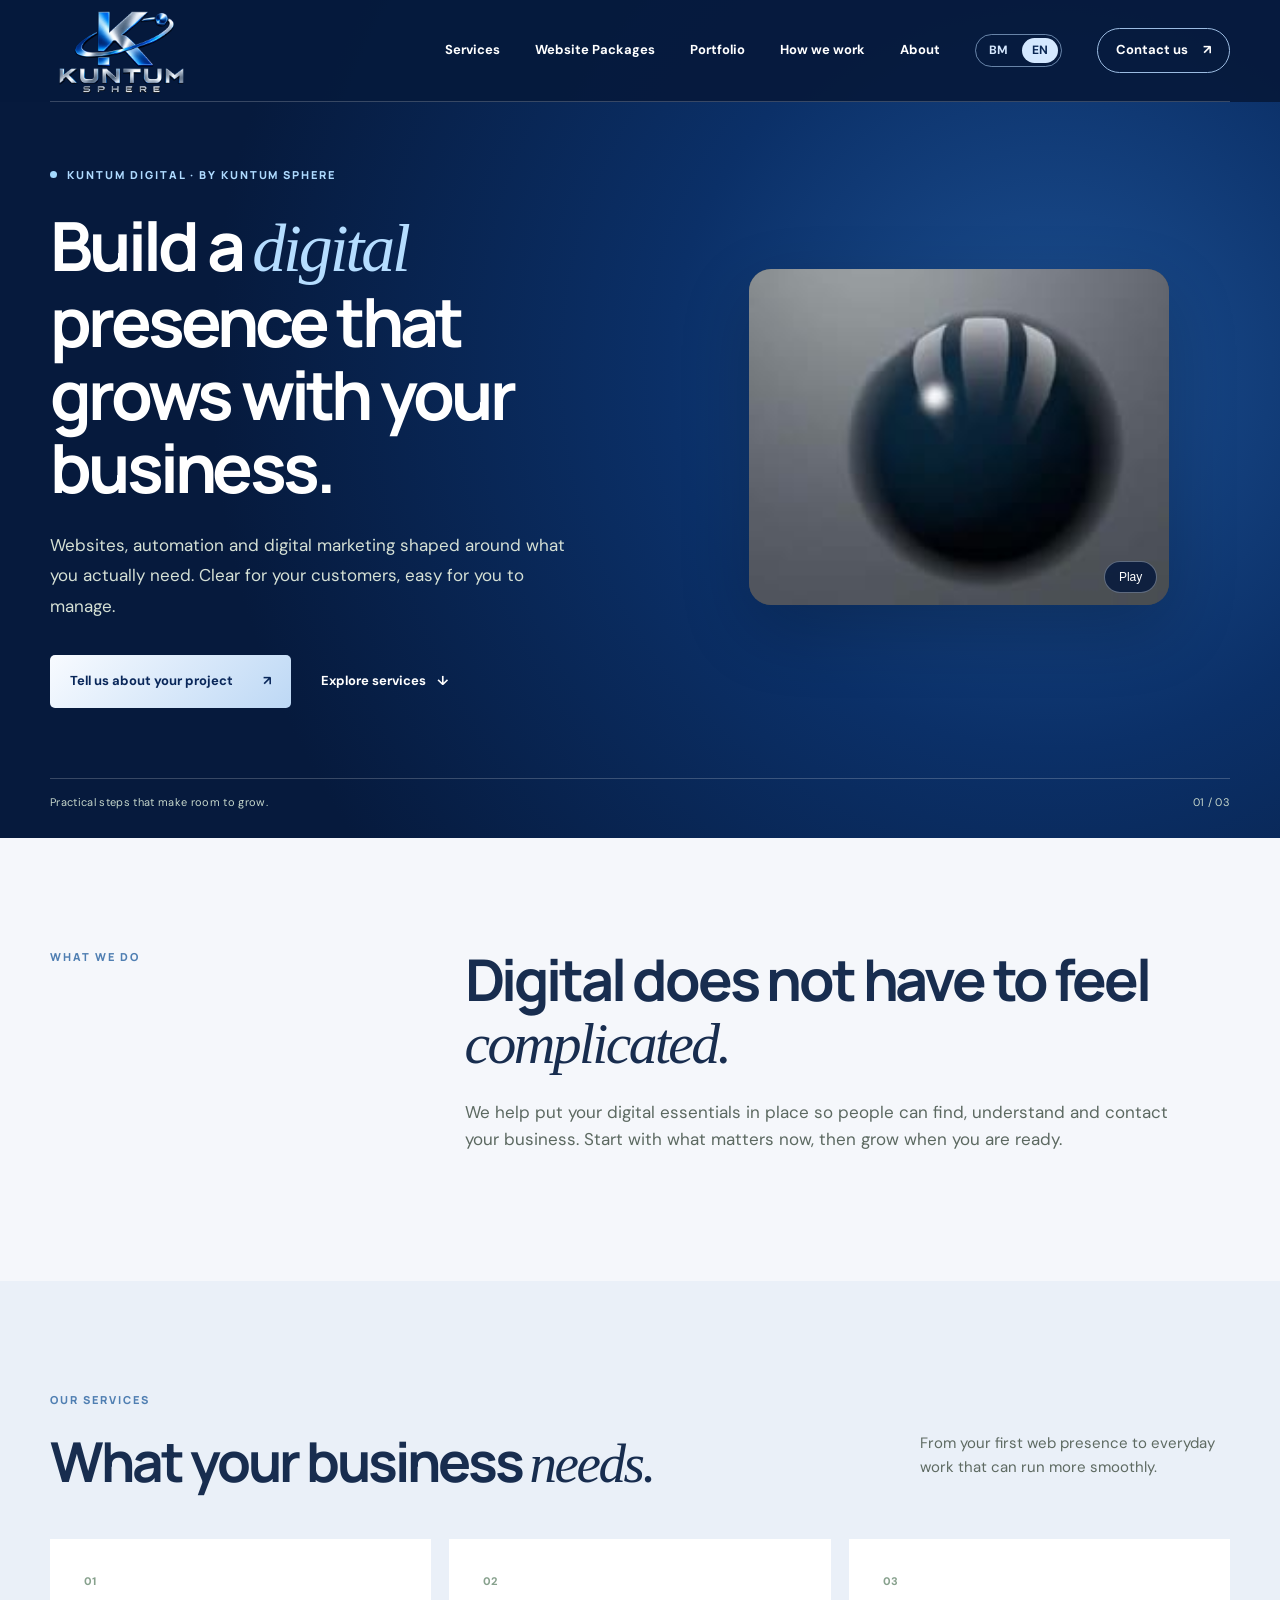
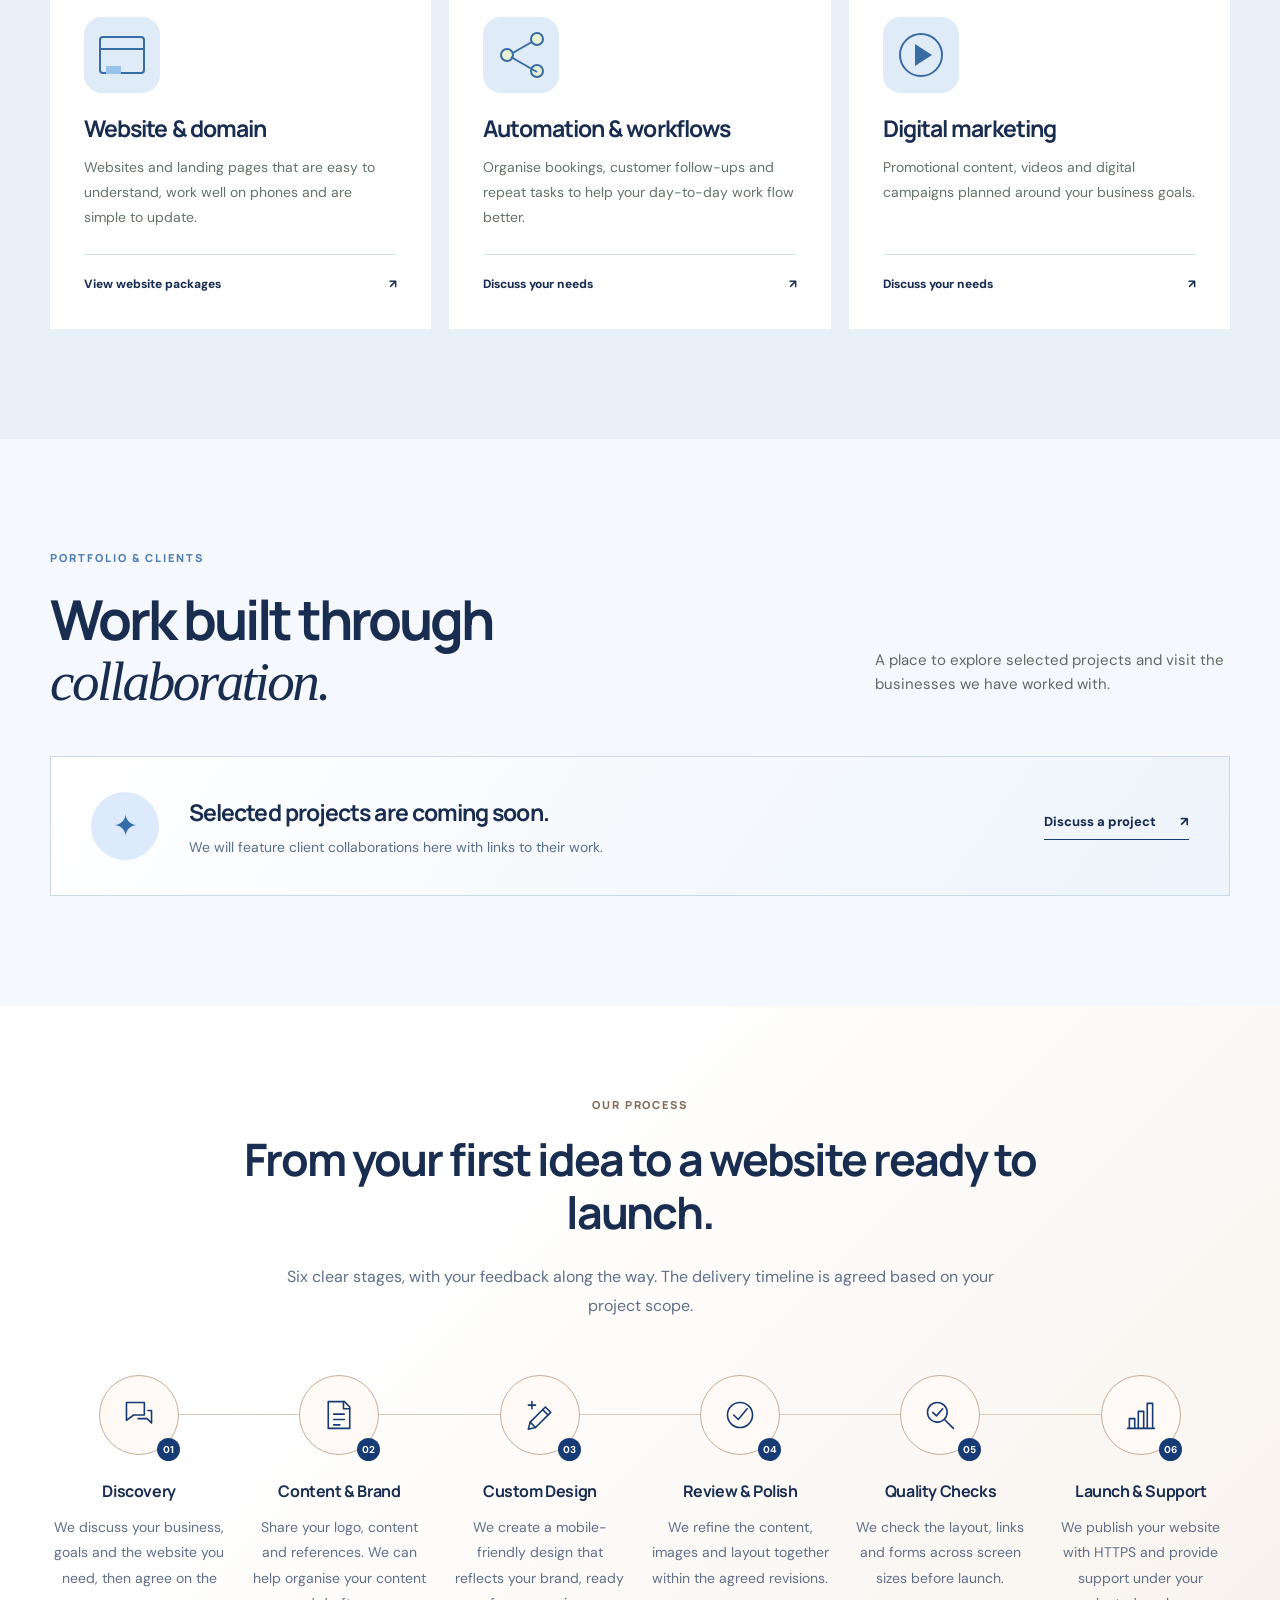
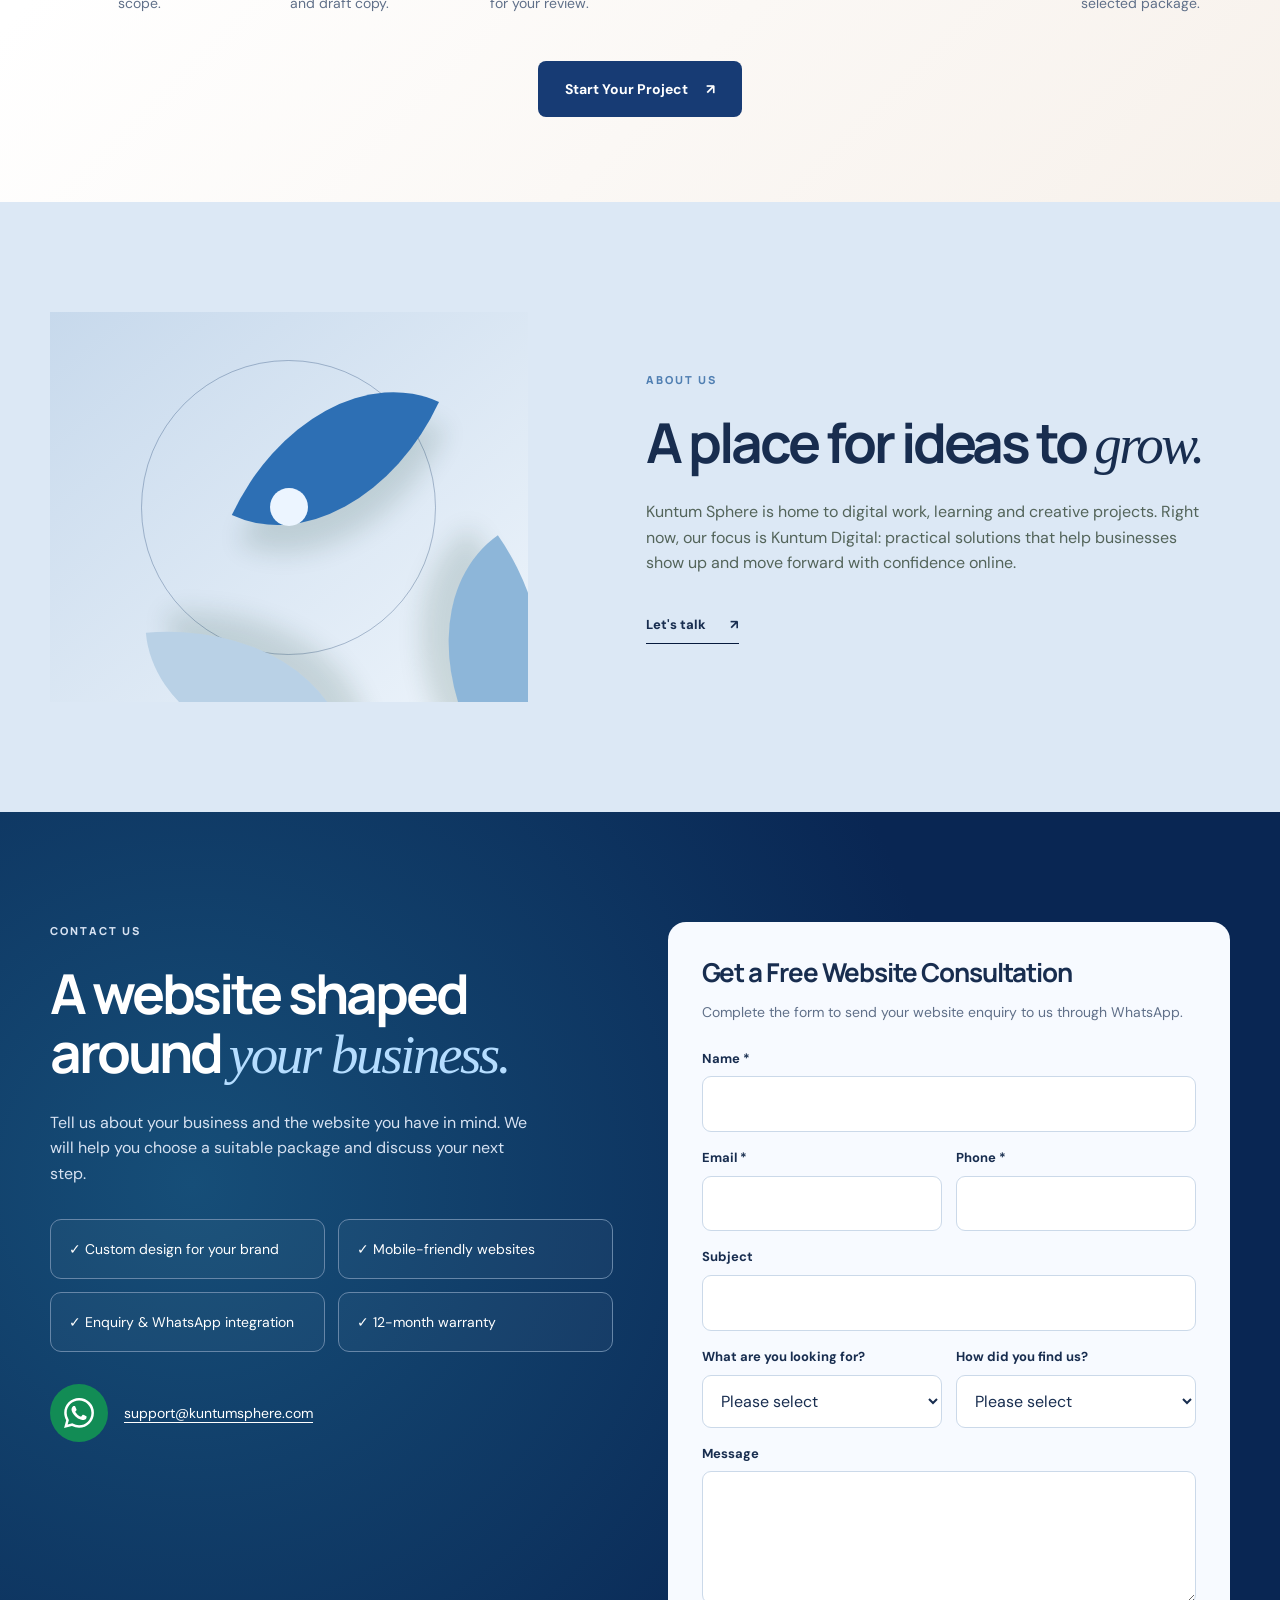
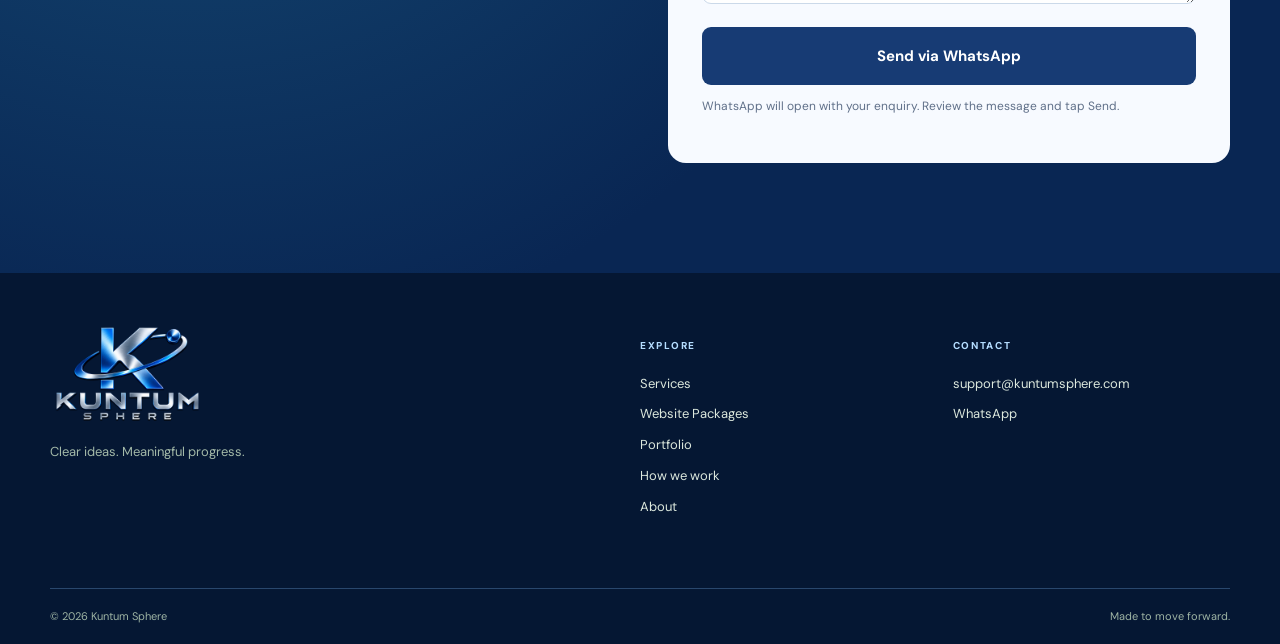
==== commit d2b02e27: "Add files via upload" ====
--- a/index.html
+++ b/index.html
@@ -16,7 +16,7 @@
     <link rel="stylesheet" href="theme.css" />
     <link rel="stylesheet" href="bilingual.css" />
     <title>Kuntum Sphere — Grow your digital presence</title>
-  <link rel="stylesheet" href="contact-form.css"><link rel="stylesheet" href="process.css?v=20261008"><link rel="stylesheet" href="about-image.css?v=20261009"></head>
+  <link rel="stylesheet" href="contact-form.css"><link rel="stylesheet" href="process.css?v=20261008"><link rel="stylesheet" href="hero-video.css?v=20261008"></head>
   <body>
     <a class="skip-link" href="#utama">Skip to content</a>
     <header class="site-header">
@@ -51,14 +51,7 @@
               <a class="text-link" href="#servis">Explore services <span aria-hidden="true">↓</span></a>
             </div>
           </div>
-          <div class="hero-art" aria-hidden="true">
-            <div class="art-orbit orbit-one"></div>
-            <div class="art-orbit orbit-two"></div>
-            <div class="art-disc"><div class="disc-inner"></div></div>
-            <div class="art-card card-one"><span class="card-icon">✳</span><span>Clear ideas<br /><strong>put into action.</strong></span></div>
-            <div class="art-card card-two"><span class="tiny-line"></span><span class="tiny-line short"></span><span class="tiny-line"></span></div>
-            <div class="art-spark spark-one">✦</div><div class="art-spark spark-two">✳</div>
-          </div>
+          <div class="hero-art ks-video-art"><div class="ks-video-wrap"><video autoplay muted loop playsinline preload="metadata" poster="assets/globe-poster.jpg" aria-label="Globe animation"><source src="assets/globe-animation.mp4" type="video/mp4"></video><button class="ks-video-pause" type="button" aria-pressed="false">Pause</button></div></div>
         </div>
         <div class="container hero-foot"><span>Practical steps that make room to grow.</span><span>01 / 03</span></div>
       </section>
@@ -94,12 +87,12 @@
 
       <section class="process process-six section-pad" id="cara-kerja"><div class="container"><div class="process-six-heading"><p class="section-kicker">OUR PROCESS</p><h2>From your first idea to a website ready to launch.</h2><p class="process-six-intro">Six clear stages, with your feedback along the way. The delivery timeline is agreed based on your project scope.</p></div><ol class="process-stages"><li><div class="process-icon" aria-hidden="true"><svg viewBox="0 0 38 38" fill="none" stroke="currentColor" stroke-width="1.8" stroke-linecap="round" stroke-linejoin="round"><path d="M5 5h20v14H13l-8 6V5Z"/><path d="M18 23h10l5 5V14h-4"/></svg><span class="process-step-number">01</span></div><h3>Discovery</h3><p>We discuss your business, goals and the website you need, then agree on the scope.</p></li><li><div class="process-icon" aria-hidden="true"><svg viewBox="0 0 38 38" fill="none" stroke="currentColor" stroke-width="1.8" stroke-linecap="round" stroke-linejoin="round"><path d="M10 4h15l6 6v24H7V4h3Z"/><path d="M24 4v8h7M13 18h12M13 24h12M13 30h7"/></svg><span class="process-step-number">02</span></div><h3>Content & Brand</h3><p>Share your logo, content and references. We can help organise your content and draft copy.</p></li><li><div class="process-icon" aria-hidden="true"><svg viewBox="0 0 38 38" fill="none" stroke="currentColor" stroke-width="1.8" stroke-linecap="round" stroke-linejoin="round"><path d="m8 27 17-17 6 6-17 17-8 2 2-8Z"/><path d="m22 13 6 6M8 27l6 6M6 8h8M10 4v8"/></svg><span class="process-step-number">03</span></div><h3>Custom Design</h3><p>We create a mobile-friendly design that reflects your brand, ready for your review.</p></li><li><div class="process-icon" aria-hidden="true"><svg viewBox="0 0 38 38" fill="none" stroke="currentColor" stroke-width="1.8" stroke-linecap="round" stroke-linejoin="round"><circle cx="19" cy="19" r="14"/><path d="m12 19 5 5 10-12"/></svg><span class="process-step-number">04</span></div><h3>Review & Polish</h3><p>We refine the content, images and layout together within the agreed revisions.</p></li><li><div class="process-icon" aria-hidden="true"><svg viewBox="0 0 38 38" fill="none" stroke="currentColor" stroke-width="1.8" stroke-linecap="round" stroke-linejoin="round"><circle cx="16" cy="16" r="11"/><path d="m24 24 10 10M11 16l4 4 7-8"/></svg><span class="process-step-number">05</span></div><h3>Quality Checks</h3><p>We check the layout, links and forms across screen sizes before launch.</p></li><li><div class="process-icon" aria-hidden="true"><svg viewBox="0 0 38 38" fill="none" stroke="currentColor" stroke-width="1.8" stroke-linecap="round" stroke-linejoin="round"><path d="M6 34V23h6v11M16 34V15h6v19M26 34V6h6v28M4 34h30"/></svg><span class="process-step-number">06</span></div><h3>Launch & Support</h3><p>We publish your website with HTTPS and provide support under your selected package.</p></li></ol><div class="process-six-action"><a class="process-start" href="#hubungi">Start Your Project<span aria-hidden="true"> ↗</span></a></div></div></section>
 
-      <section class="about section-pad" id="tentang"><div class="container about-grid"><div class="about-network-visual"><img src="assets/about-network-globe.png" alt="" width="335" height="302" loading="lazy" decoding="async"></div><div><p class="section-kicker">ABOUT US</p><h2>A place for ideas to <em>grow.</em></h2><p>Kuntum Sphere is home to digital work, learning and creative projects. Right now, our focus is Kuntum Digital: practical solutions that help businesses show up and move forward with confidence online.</p><a class="underlined-link" href="#hubungi">Let's talk <span aria-hidden="true">↗</span></a></div></div></section>
+      <section class="about section-pad" id="tentang"><div class="container about-grid"><div class="about-art" aria-hidden="true"><span class="about-ring"></span><span class="about-petal p1"></span><span class="about-petal p2"></span><span class="about-petal p3"></span><span class="about-center"></span></div><div><p class="section-kicker">ABOUT US</p><h2>A place for ideas to <em>grow.</em></h2><p>Kuntum Sphere is home to digital work, learning and creative projects. Right now, our focus is Kuntum Digital: practical solutions that help businesses show up and move forward with confidence online.</p><a class="underlined-link" href="#hubungi">Let's talk <span aria-hidden="true">↗</span></a></div></div></section>
 
       <section class="contact consultation section-pad" id="hubungi"><div class="container contact-grid"><div><p class="section-kicker">CONTACT US</p><h2>A website shaped around <em>your business.</em></h2><p>Tell us about your business and the website you have in mind. We will help you choose a suitable package and discuss your next step.</p><div class="consultation-benefits"><span>✓ Custom design for your brand</span><span>✓ Mobile-friendly websites</span><span>✓ Enquiry & WhatsApp integration</span><span>✓ 12-month warranty</span></div><div class="consultation-links"><a class="whatsapp-logo-link" href="https://wa.me/60168693308" target="_blank" rel="noopener noreferrer" aria-label="Chat with Kuntum Sphere on WhatsApp"><img src="assets/whatsapp.svg" alt="WhatsApp" width="30" height="30"></a><a href="mailto:support@kuntumsphere.com">support@kuntumsphere.com</a></div></div><div class="contact-card"><h3>Get a Free Website Consultation</h3><p>Complete the form to send your website enquiry to us through WhatsApp.</p><form class="website-enquiry"><div class="form-field"><label for="enquiry-name">Name *</label><input id="enquiry-name" name="name" type="text" required autocomplete="name" maxlength="80"></div><div class="form-row"><div class="form-field"><label for="enquiry-email">Email *</label><input id="enquiry-email" name="email" type="email" required autocomplete="email" maxlength="160"></div><div class="form-field"><label for="enquiry-phone">Phone *</label><input id="enquiry-phone" name="phone" type="tel" required autocomplete="tel" maxlength="80"></div></div><div class="form-field"><label for="enquiry-subject">Subject</label><input id="enquiry-subject" name="subject" type="text"  autocomplete="off" maxlength="160"></div><div class="form-row"><div class="form-field"><label for="enquiry-service">What are you looking for?</label><select id="enquiry-service" name="service"><option value="">Please select</option><option>Landing Page</option><option>Corporate Website</option><option>E-Commerce Website</option><option>Automation & workflows</option><option>Digital marketing</option><option>Other</option></select></div><div class="form-field"><label for="enquiry-source">How did you find us?</label><select id="enquiry-source" name="source"><option value="">Please select</option><option>Threads</option><option>Instagram</option><option>Facebook</option><option>Google</option><option>Referral</option><option>Other</option></select></div></div><div class="form-field"><label for="enquiry-message">Message</label><textarea id="enquiry-message" name="message" rows="4" maxlength="2000"></textarea></div><button class="form-submit" type="submit">Send via WhatsApp</button><p class="form-help">WhatsApp will open with your enquiry. Review the message and tap Send.</p><p class="form-status" role="status" aria-live="polite"></p></form></div></div></section>
     </main>
 
     <footer class="site-footer"><div class="container footer-grid"><div><a class="footer-brand" href="#atas"><img class="footer-logo" src="kuntum-logo.png" alt="Kuntum Sphere" /></a><p>Clear ideas. Meaningful progress.</p></div><div><span class="footer-label">EXPLORE</span><a href="#servis">Services</a><a href="packages/">Website Packages</a><a href="#portfolio">Portfolio</a><a href="#cara-kerja">How we work</a><a href="#tentang">About</a></div><div><span class="footer-label">CONTACT</span><a href="mailto:support@kuntumsphere.com">support@kuntumsphere.com</a><a href="https://wa.me/60168693308" target="_blank" rel="noopener noreferrer">WhatsApp</a></div></div><div class="container footer-bottom"><span>© <span id="year">2026</span> Kuntum Sphere</span><span>Made to move forward.</span></div></footer>
     <script src="script.js" defer></script>
-  </body>
+  <script src="hero-video.js?v=20261008" defer></script></body>
 </html>
--- a/hero-video.css
+++ b/hero-video.css
@@ -0,0 +1,6 @@
+.hero-art.ks-video-art{display:flex;align-items:center;justify-content:center;height:560px;position:relative}
+.ks-video-wrap{width:min(100%,420px);position:relative;border-radius:22px;overflow:hidden;box-shadow:0 25px 70px #0003;background:#464c52}
+.ks-video-wrap video{display:block;width:100%;height:auto;aspect-ratio:230/184;object-fit:contain}
+.ks-video-pause{position:absolute;bottom:12px;right:12px;padding:8px 14px;background:#061a3ddd;color:white;border:1px solid #ffffff55;border-radius:50px;font:12px Arial,sans-serif;cursor:pointer}
+.ks-video-pause:focus-visible{outline:2px solid white;outline-offset:3px}
+@media(max-width:700px){.hero-art.ks-video-art{height:360px}.ks-video-wrap{max-width:360px}}
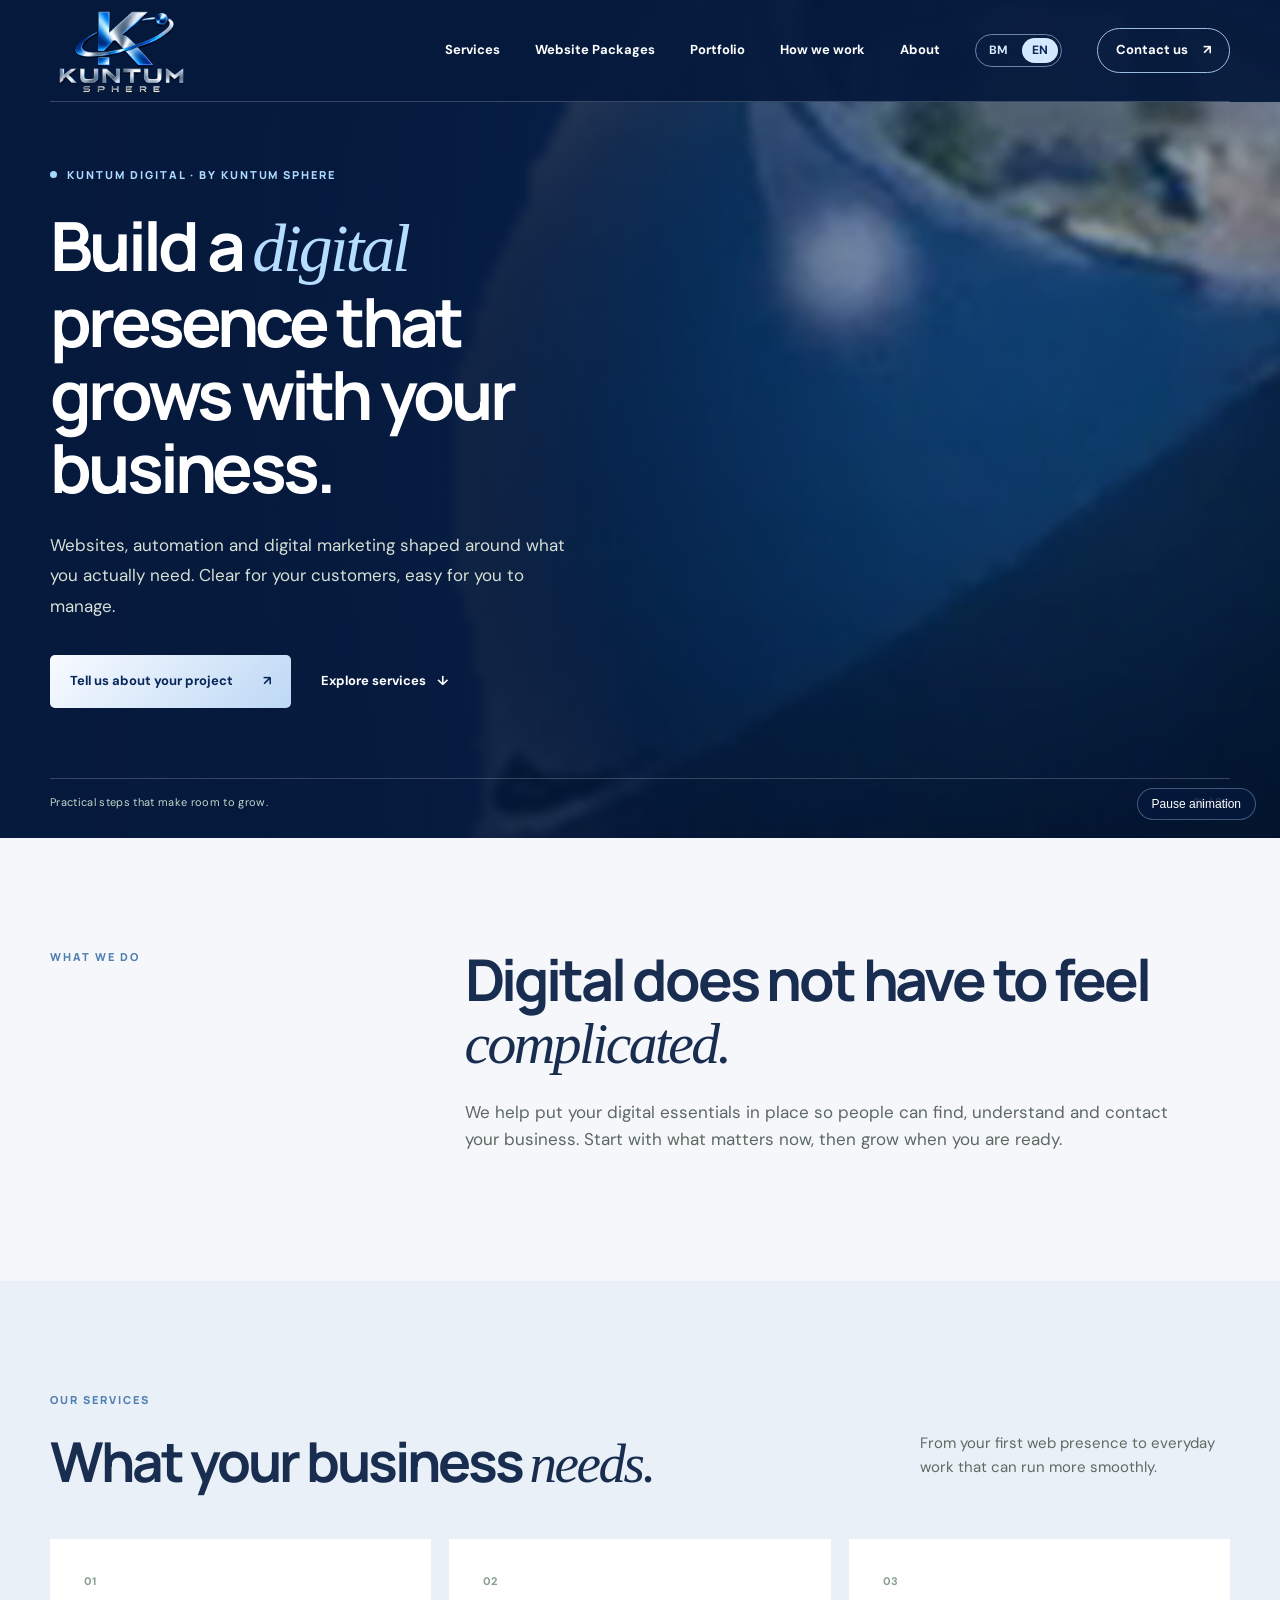
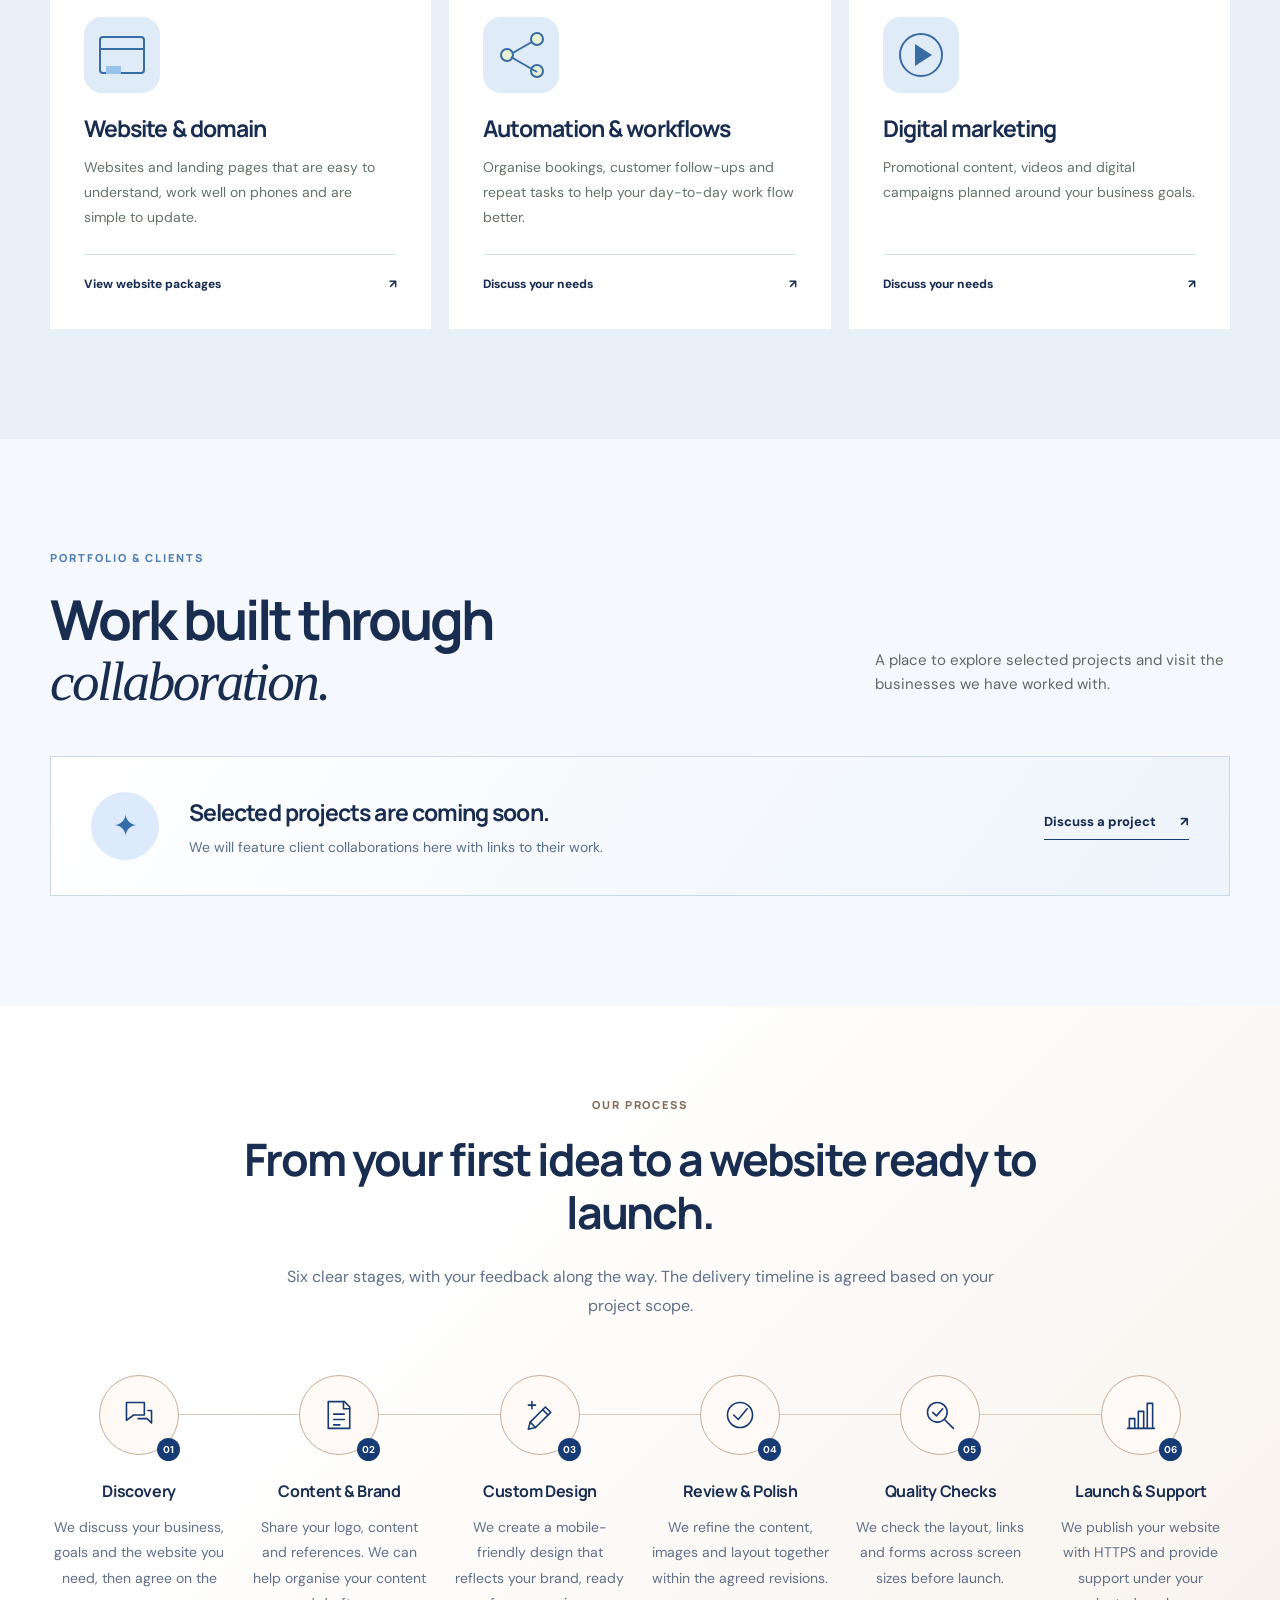
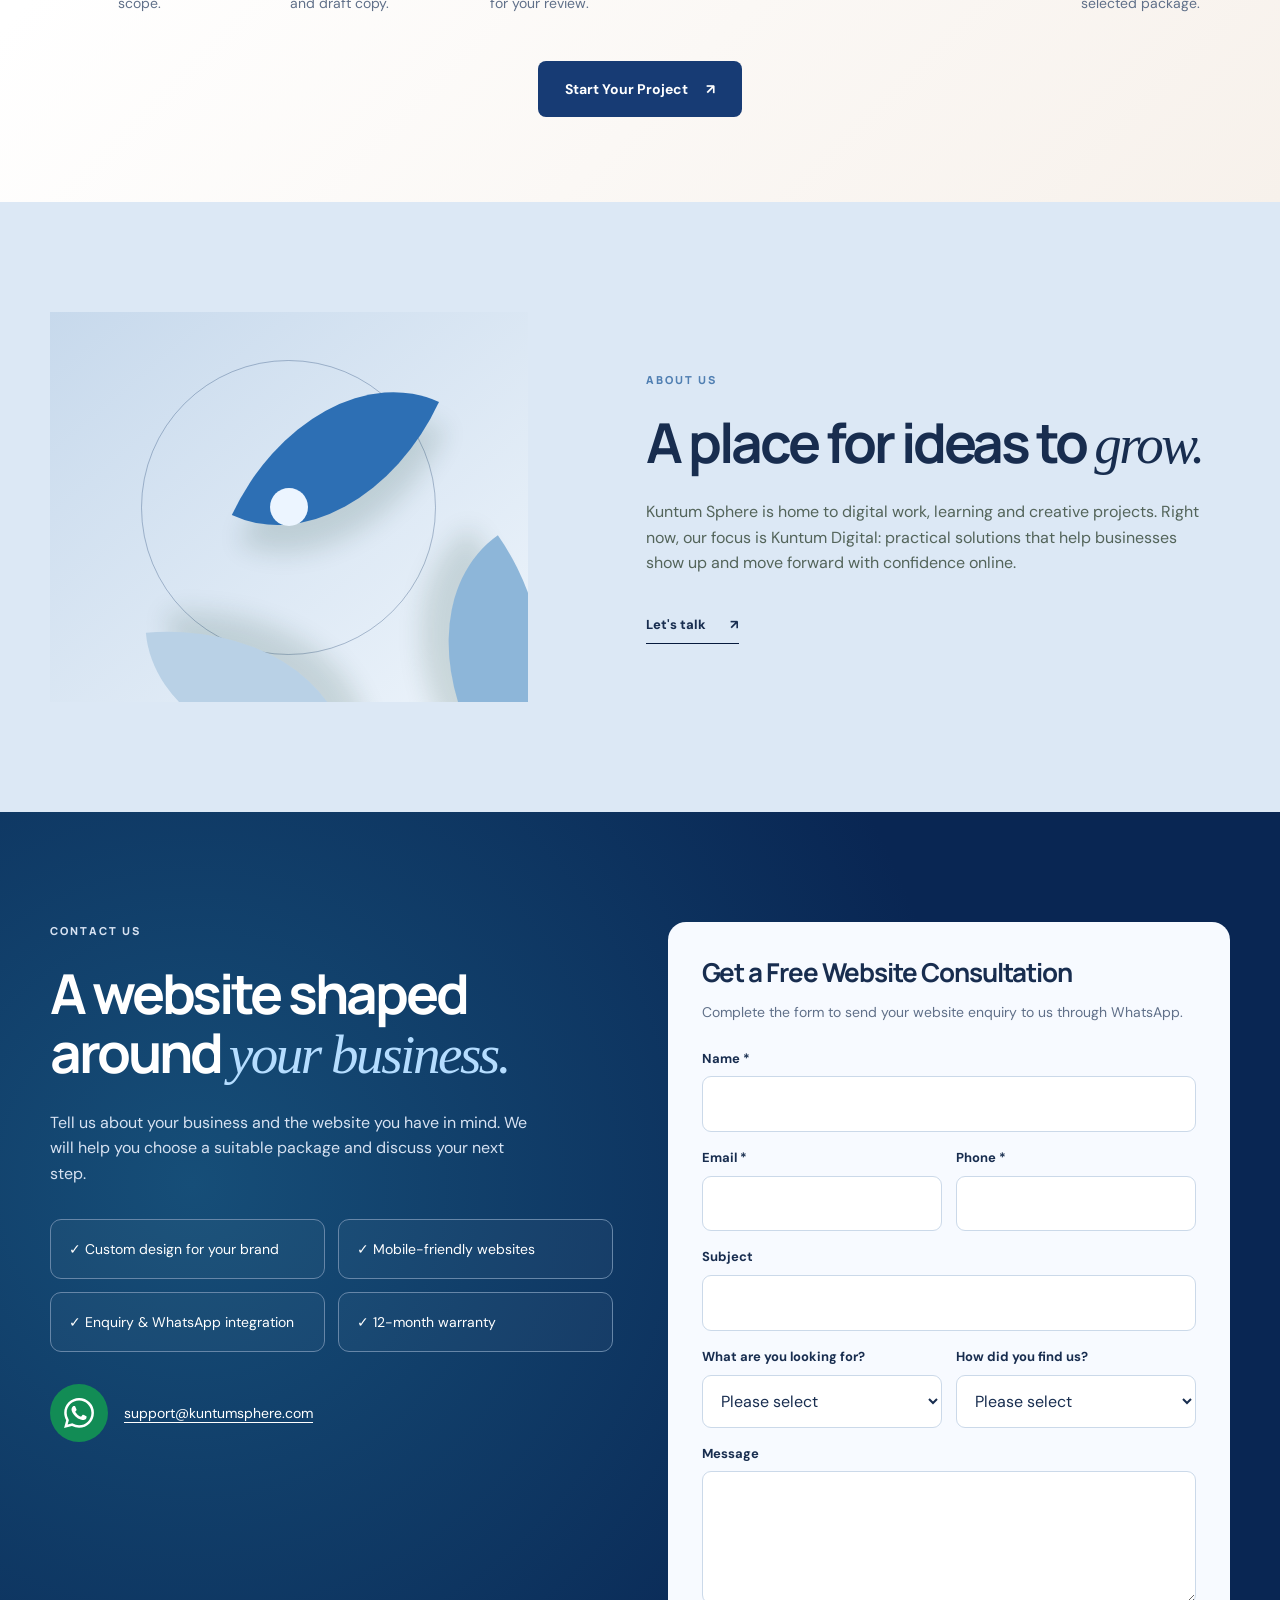
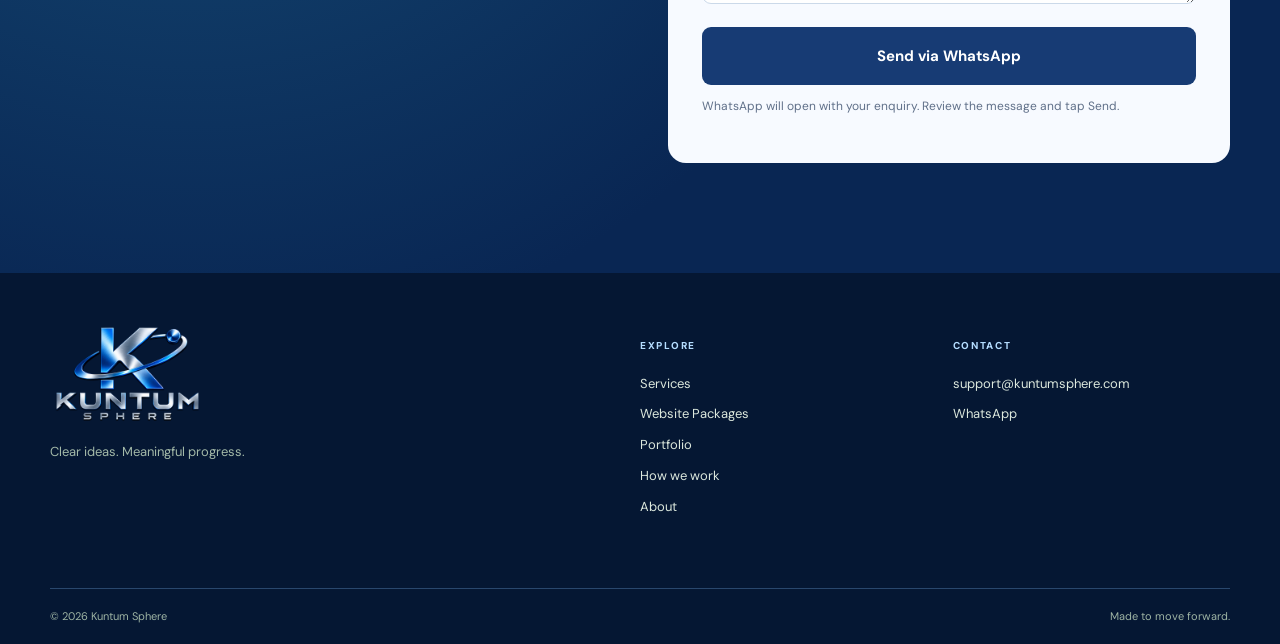
==== commit 4fec0d66: "Add files via upload" ====
--- a/index.html
+++ b/index.html
@@ -16,7 +16,7 @@
     <link rel="stylesheet" href="theme.css" />
     <link rel="stylesheet" href="bilingual.css" />
     <title>Kuntum Sphere — Grow your digital presence</title>
-  <link rel="stylesheet" href="contact-form.css"><link rel="stylesheet" href="process.css?v=20261008"><link rel="stylesheet" href="hero-video.css?v=20261008"></head>
+  <link rel="stylesheet" href="contact-form.css"><link rel="stylesheet" href="process.css?v=20261008"><link rel="stylesheet" href="hero-background.css?v=20261009"></head>
   <body>
     <a class="skip-link" href="#utama">Skip to content</a>
     <header class="site-header">
@@ -40,7 +40,7 @@
     </header>
 
     <main id="utama">
-      <section class="hero" id="atas">
+      <section class="hero" id="atas"><div class="hero-globe-background" aria-hidden="true"><video autoplay muted loop playsinline preload="metadata" poster="assets/globe-transparent-poster.png"><source src="assets/globe-transparent.webm" type="video/webm"></video></div><button type="button" class="hero-background-pause" aria-pressed="false">Pause animation</button>
         <div class="container hero-grid">
           <div class="hero-copy">
             <p class="eyebrow"><span class="eyebrow-dot"></span> KUNTUM DIGITAL · BY KUNTUM SPHERE</p>
@@ -51,7 +51,7 @@
               <a class="text-link" href="#servis">Explore services <span aria-hidden="true">↓</span></a>
             </div>
           </div>
-          <div class="hero-art ks-video-art"><div class="ks-video-wrap"><video autoplay muted loop playsinline preload="metadata" poster="assets/globe-poster.jpg" aria-label="Globe animation"><source src="assets/globe-animation.mp4" type="video/mp4"></video><button class="ks-video-pause" type="button" aria-pressed="false">Pause</button></div></div>
+          <div class="hero-animation-space" aria-hidden="true"></div>
         </div>
         <div class="container hero-foot"><span>Practical steps that make room to grow.</span><span>01 / 03</span></div>
       </section>
@@ -94,5 +94,5 @@
 
     <footer class="site-footer"><div class="container footer-grid"><div><a class="footer-brand" href="#atas"><img class="footer-logo" src="kuntum-logo.png" alt="Kuntum Sphere" /></a><p>Clear ideas. Meaningful progress.</p></div><div><span class="footer-label">EXPLORE</span><a href="#servis">Services</a><a href="packages/">Website Packages</a><a href="#portfolio">Portfolio</a><a href="#cara-kerja">How we work</a><a href="#tentang">About</a></div><div><span class="footer-label">CONTACT</span><a href="mailto:support@kuntumsphere.com">support@kuntumsphere.com</a><a href="https://wa.me/60168693308" target="_blank" rel="noopener noreferrer">WhatsApp</a></div></div><div class="container footer-bottom"><span>© <span id="year">2026</span> Kuntum Sphere</span><span>Made to move forward.</span></div></footer>
     <script src="script.js" defer></script>
-  <script src="hero-video.js?v=20261008" defer></script></body>
+  <script src="hero-background.js?v=20261009" defer></script></body>
 </html>
--- a/hero-background.css
+++ b/hero-background.css
@@ -0,0 +1,8 @@
+.hero{position:relative;isolation:isolate;overflow:hidden}
+.hero-globe-background{position:absolute;inset:0;z-index:-1;pointer-events:none;overflow:hidden}
+.hero-globe-background video{position:absolute;width:2100px;max-width:none;height:auto;left:72%;top:50%;transform:translate(-50%,-50%);opacity:.62}
+.hero-globe-background:after{content:'';position:absolute;inset:0;background:linear-gradient(90deg,#061a3df5 0%,#061a3dd9 33%,#061a3d40 70%,#061a3d20)}
+.hero-grid,.hero-foot{position:relative;z-index:1}.hero-animation-space{height:560px}
+.hero-background-pause{position:absolute;right:24px;bottom:18px;z-index:3;border:1px solid #9bbbe166;border-radius:100px;padding:8px 14px;background:#061a3dcc;color:#fff;font:12px Arial,sans-serif;cursor:pointer}
+.hero-background-pause:focus-visible{outline:2px solid #fff;outline-offset:3px}
+@media(max-width:700px){.hero-globe-background video{width:1500px;left:85%;top:65%;opacity:.4}.hero-animation-space{height:150px}.hero-globe-background:after{background:linear-gradient(180deg,#061a3dd9,#061a3d66)}.hero-background-pause{bottom:48px;right:20px}}
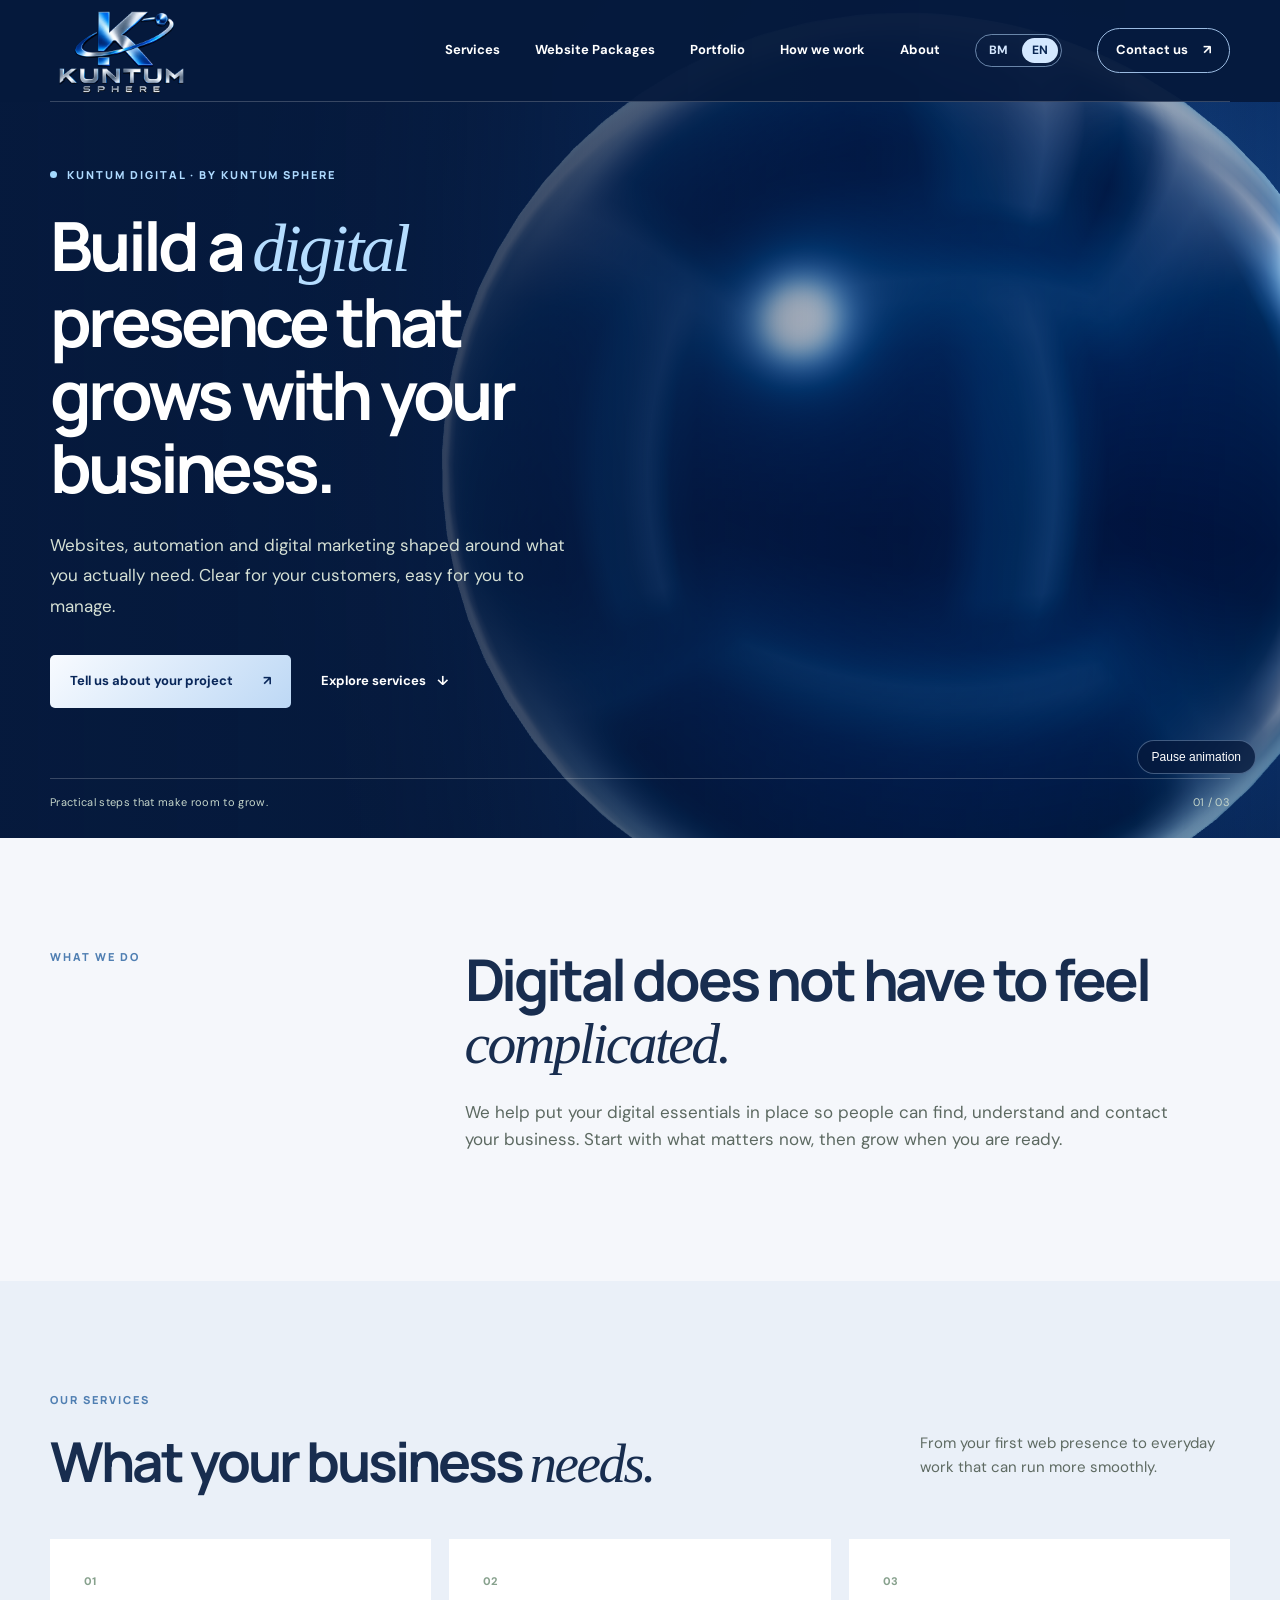
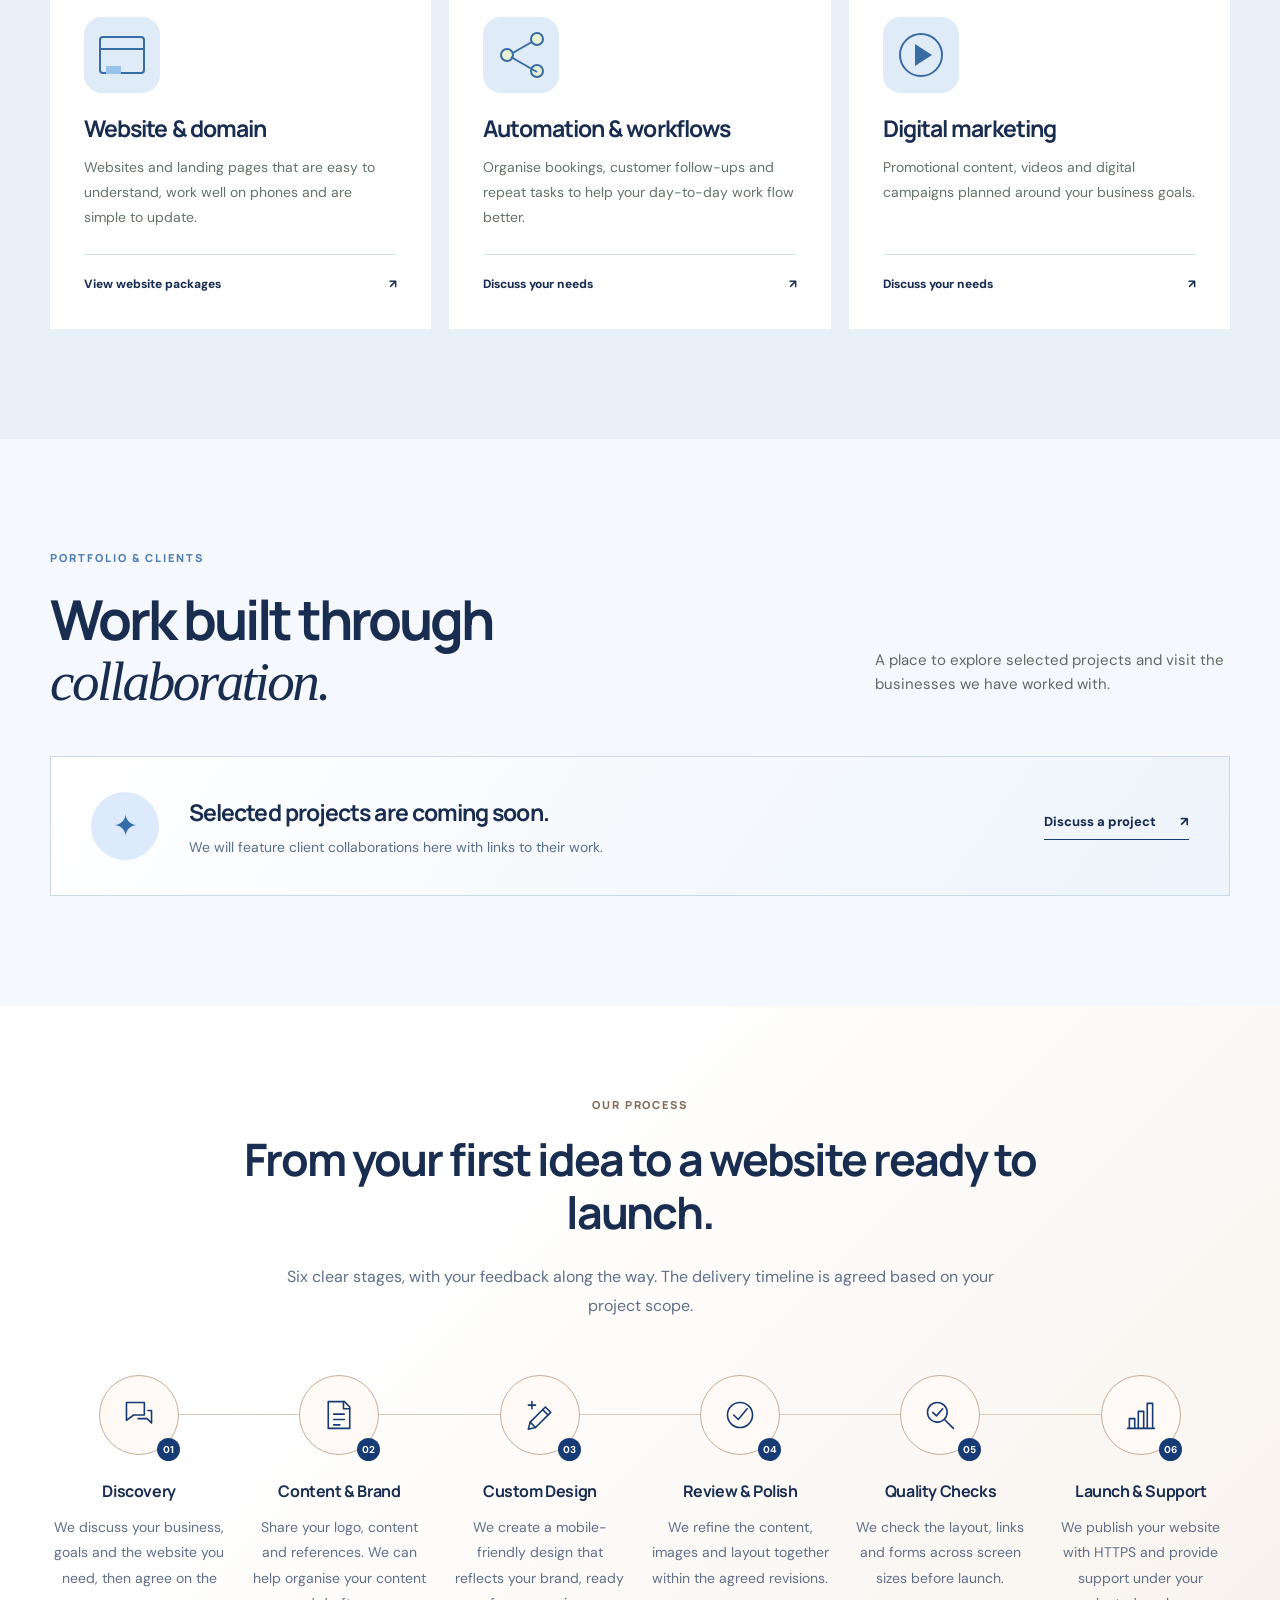
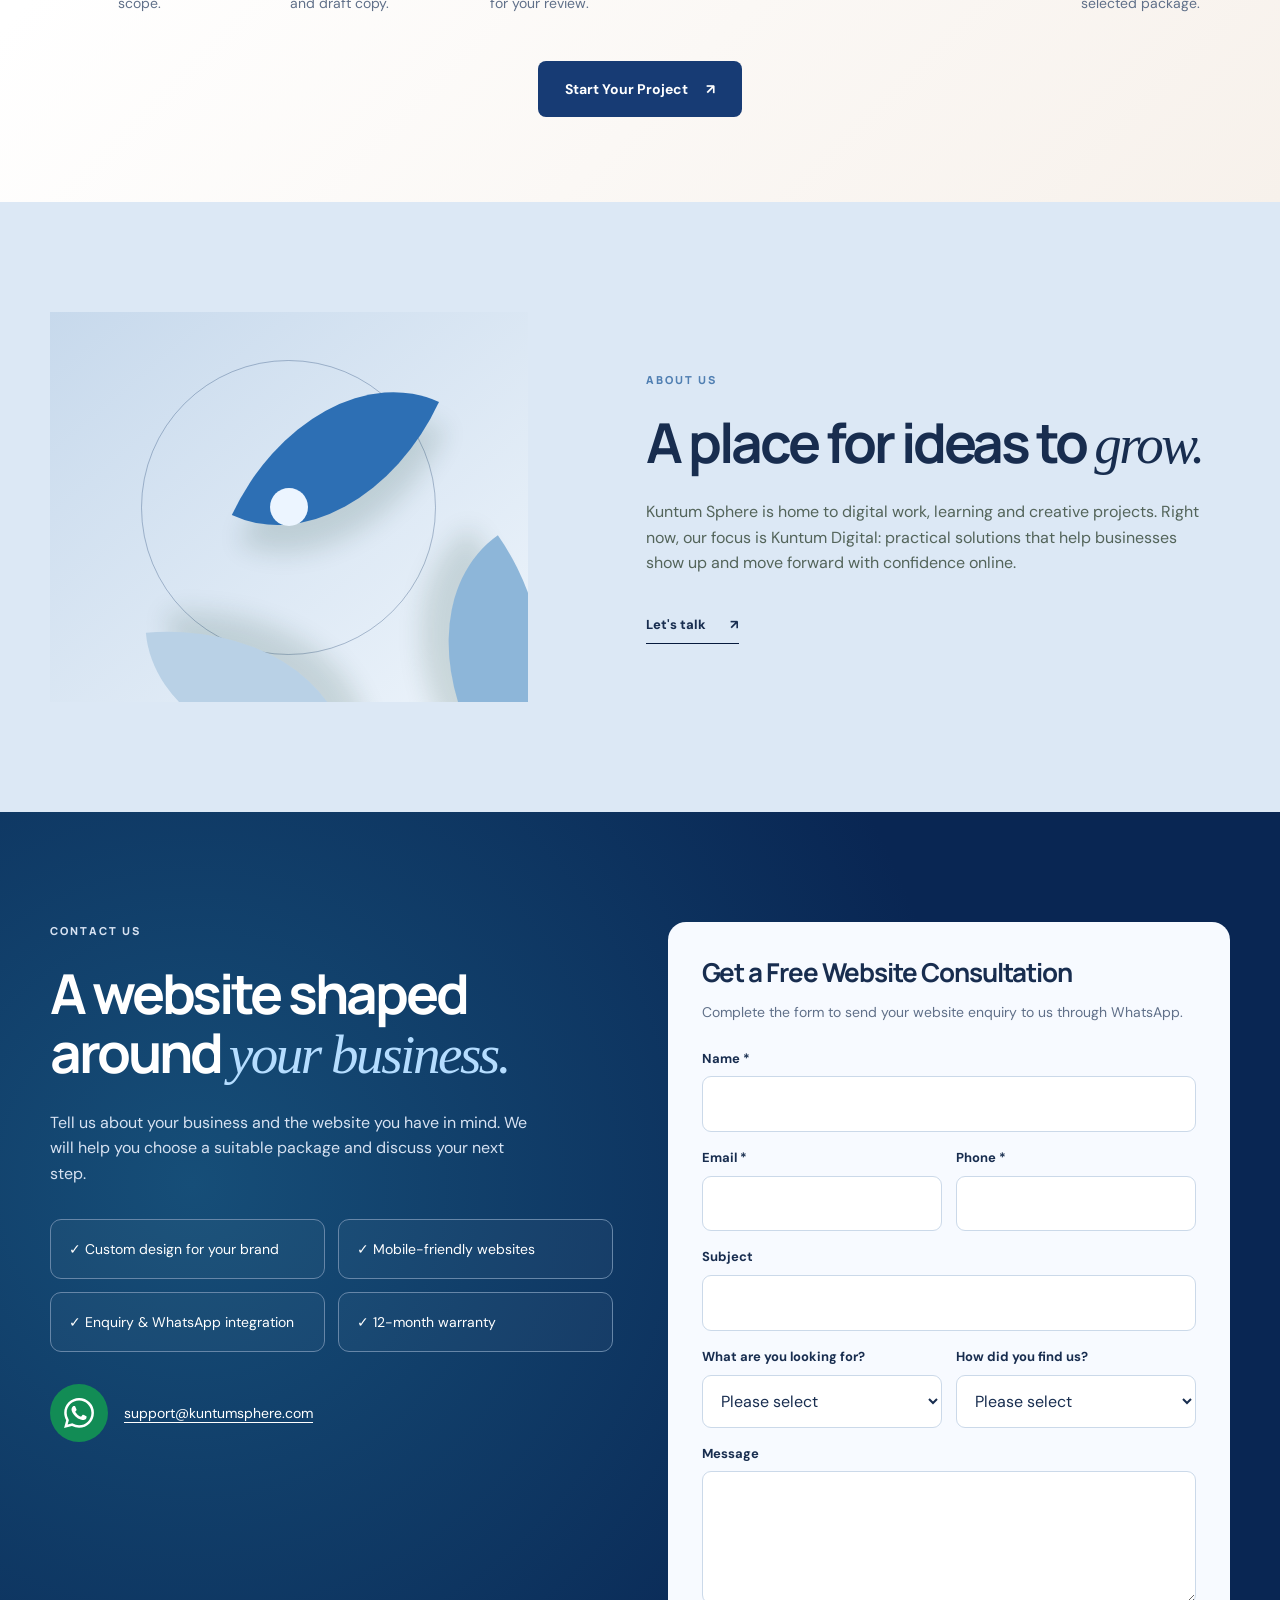
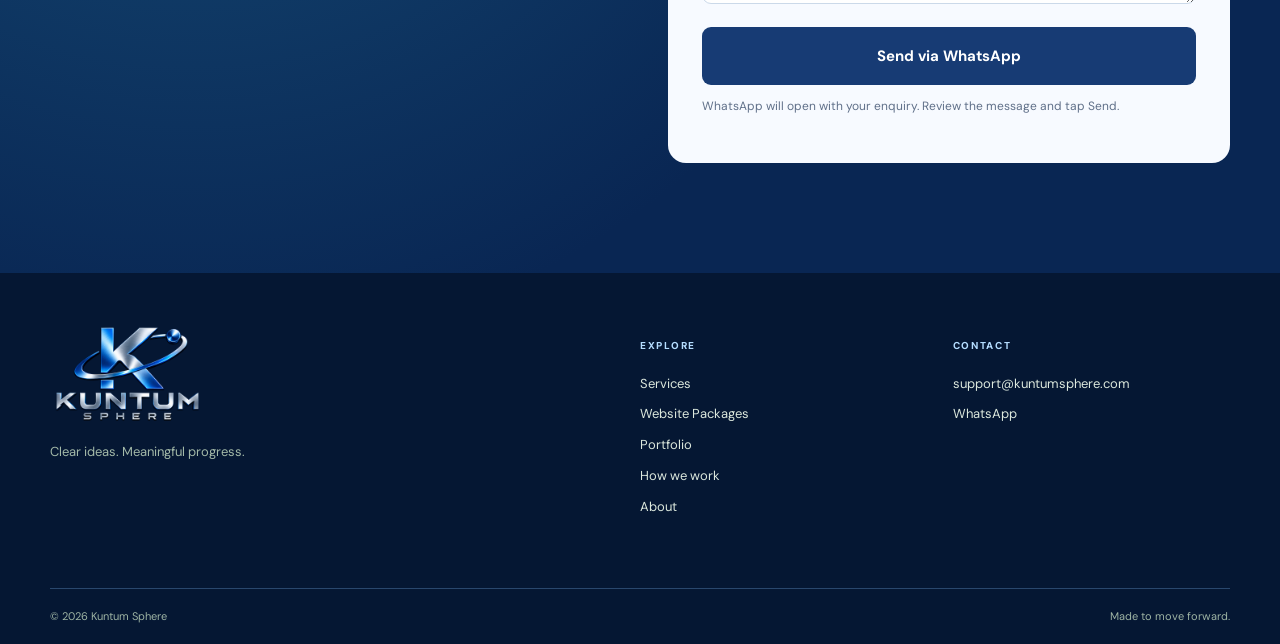
==== commit 5add8f3b: "Add files via upload" ====
--- a/index.html
+++ b/index.html
@@ -16,7 +16,7 @@
     <link rel="stylesheet" href="theme.css" />
     <link rel="stylesheet" href="bilingual.css" />
     <title>Kuntum Sphere — Grow your digital presence</title>
-  <link rel="stylesheet" href="contact-form.css"><link rel="stylesheet" href="process.css?v=20261008"><link rel="stylesheet" href="hero-background.css?v=20261009"></head>
+  <link rel="stylesheet" href="contact-form.css"><link rel="stylesheet" href="process.css?v=20261008"><link rel="stylesheet" href="sphere-3d.css?v=20261009"></head>
   <body>
     <a class="skip-link" href="#utama">Skip to content</a>
     <header class="site-header">
@@ -40,7 +40,7 @@
     </header>
 
     <main id="utama">
-      <section class="hero" id="atas"><div class="hero-globe-background" aria-hidden="true"><video autoplay muted loop playsinline preload="metadata" poster="assets/globe-transparent-poster.png"><source src="assets/globe-transparent.webm" type="video/webm"></video></div><button type="button" class="hero-background-pause" aria-pressed="false">Pause animation</button>
+      <section class="hero" id="atas"><div class="hero-globe-3d" aria-hidden="true"></div><button type="button" class="sphere-3d-pause" aria-pressed="false">Pause animation</button>
         <div class="container hero-grid">
           <div class="hero-copy">
             <p class="eyebrow"><span class="eyebrow-dot"></span> KUNTUM DIGITAL · BY KUNTUM SPHERE</p>
@@ -94,5 +94,5 @@
 
     <footer class="site-footer"><div class="container footer-grid"><div><a class="footer-brand" href="#atas"><img class="footer-logo" src="kuntum-logo.png" alt="Kuntum Sphere" /></a><p>Clear ideas. Meaningful progress.</p></div><div><span class="footer-label">EXPLORE</span><a href="#servis">Services</a><a href="packages/">Website Packages</a><a href="#portfolio">Portfolio</a><a href="#cara-kerja">How we work</a><a href="#tentang">About</a></div><div><span class="footer-label">CONTACT</span><a href="mailto:support@kuntumsphere.com">support@kuntumsphere.com</a><a href="https://wa.me/60168693308" target="_blank" rel="noopener noreferrer">WhatsApp</a></div></div><div class="container footer-bottom"><span>© <span id="year">2026</span> Kuntum Sphere</span><span>Made to move forward.</span></div></footer>
     <script src="script.js" defer></script>
-  <script src="hero-background.js?v=20261009" defer></script></body>
+  <script type="module" src="sphere-3d.js?v=20261009"></script></body>
 </html>
--- a/sphere-3d.css
+++ b/sphere-3d.css
@@ -0,0 +1,9 @@
+.hero{position:relative;isolation:isolate;overflow:hidden}
+.hero-globe-3d{position:absolute;inset:0;z-index:0;pointer-events:none}
+.hero-globe-3d canvas{display:block;width:100%;height:100%}
+.hero:after{content:'';position:absolute;inset:0;z-index:1;pointer-events:none;background:linear-gradient(90deg,#061a3df2 0%,#061a3dd9 30%,#061a3d55 65%,#061a3d00)}
+.hero-grid,.hero-foot{position:relative;z-index:2}.hero-animation-space{height:560px}
+.sphere-3d-pause{position:absolute;right:24px;bottom:64px;z-index:3;border:1px solid #9bbbe166;border-radius:100px;padding:9px 14px;background:#061a3dcc;color:#fff;font:12px Arial,sans-serif;cursor:pointer}
+.sphere-3d-pause:focus-visible{outline:2px solid #fff;outline-offset:3px}
+.sphere-static:before{content:'';position:absolute;width:70%;aspect-ratio:1;right:-10%;top:10%;border-radius:50%;background:radial-gradient(circle at 25% 25%,#b5ddff,#2a679f 40%,#061a3d 78%)}
+@media(max-width:700px){.hero-animation-space{height:150px}.hero:after{background:linear-gradient(180deg,#061a3dd9,#061a3d55)}.sphere-3d-pause{right:20px;bottom:50px}}
